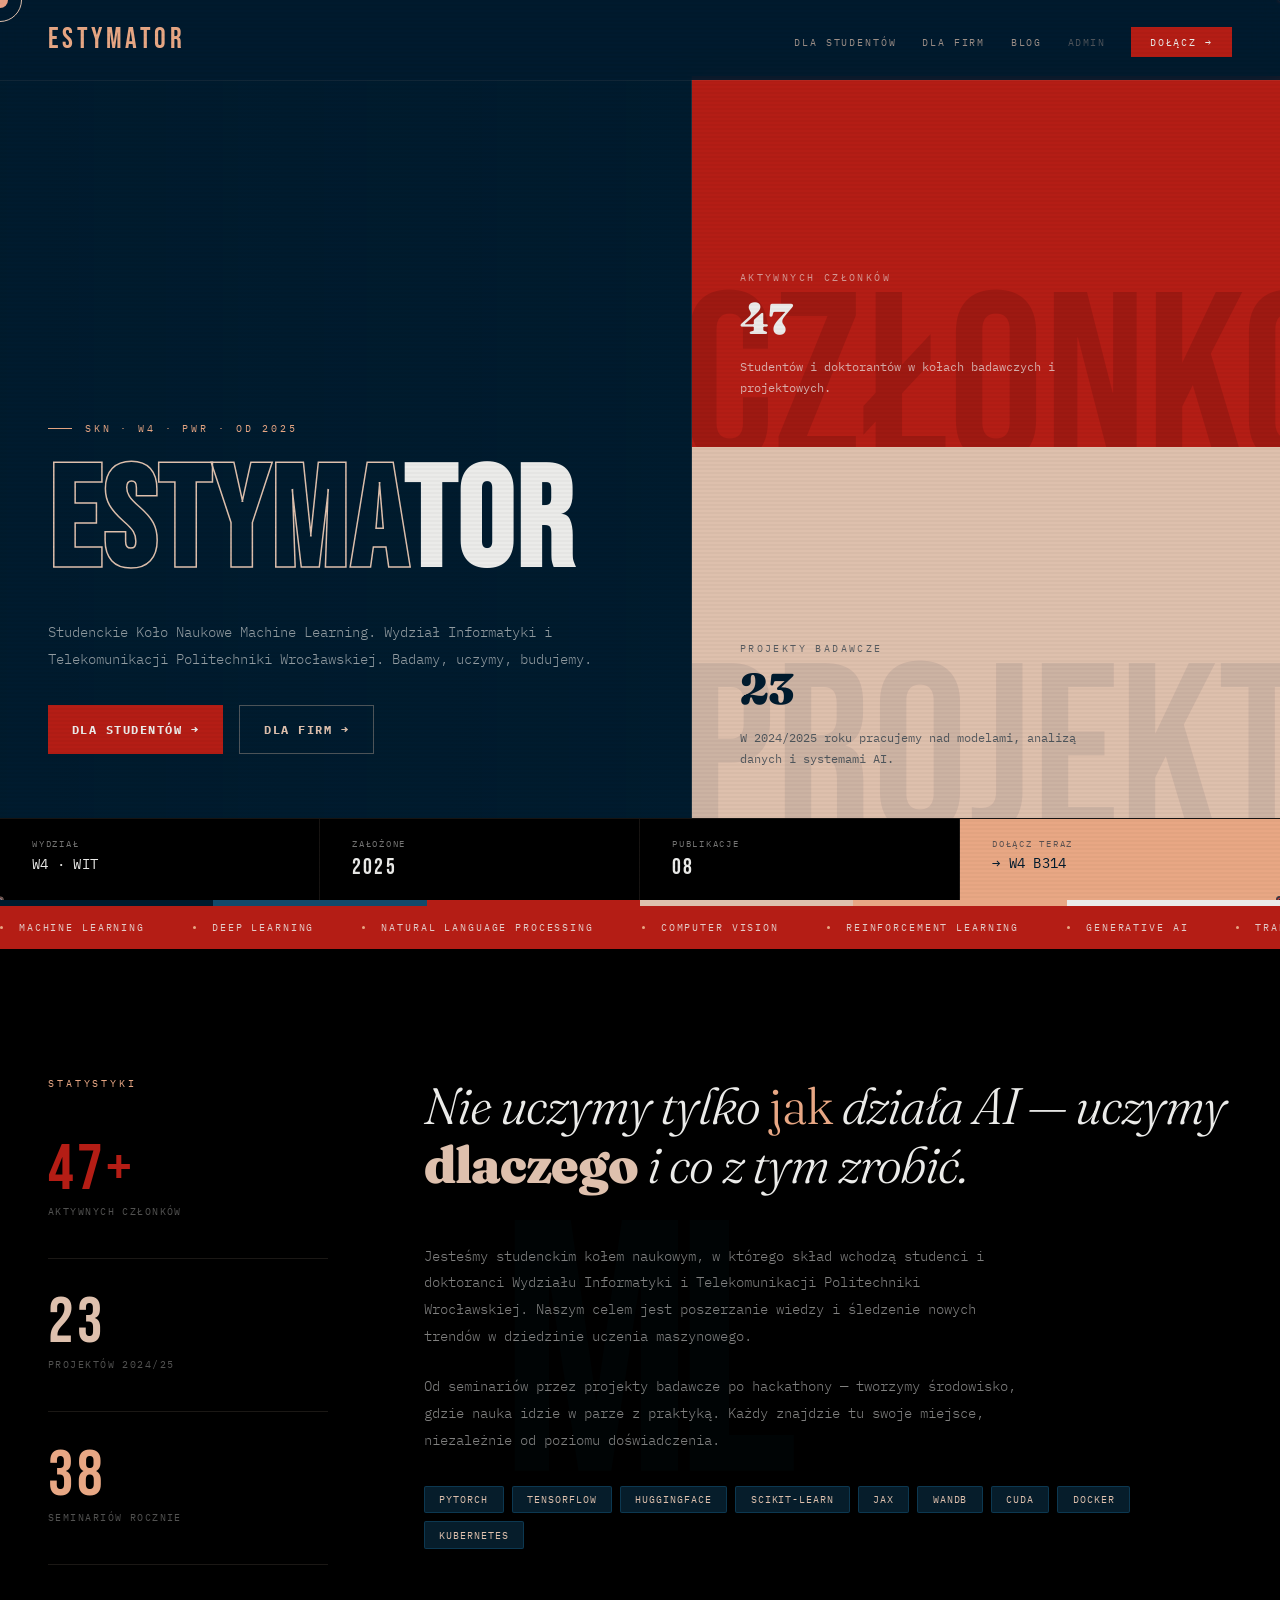
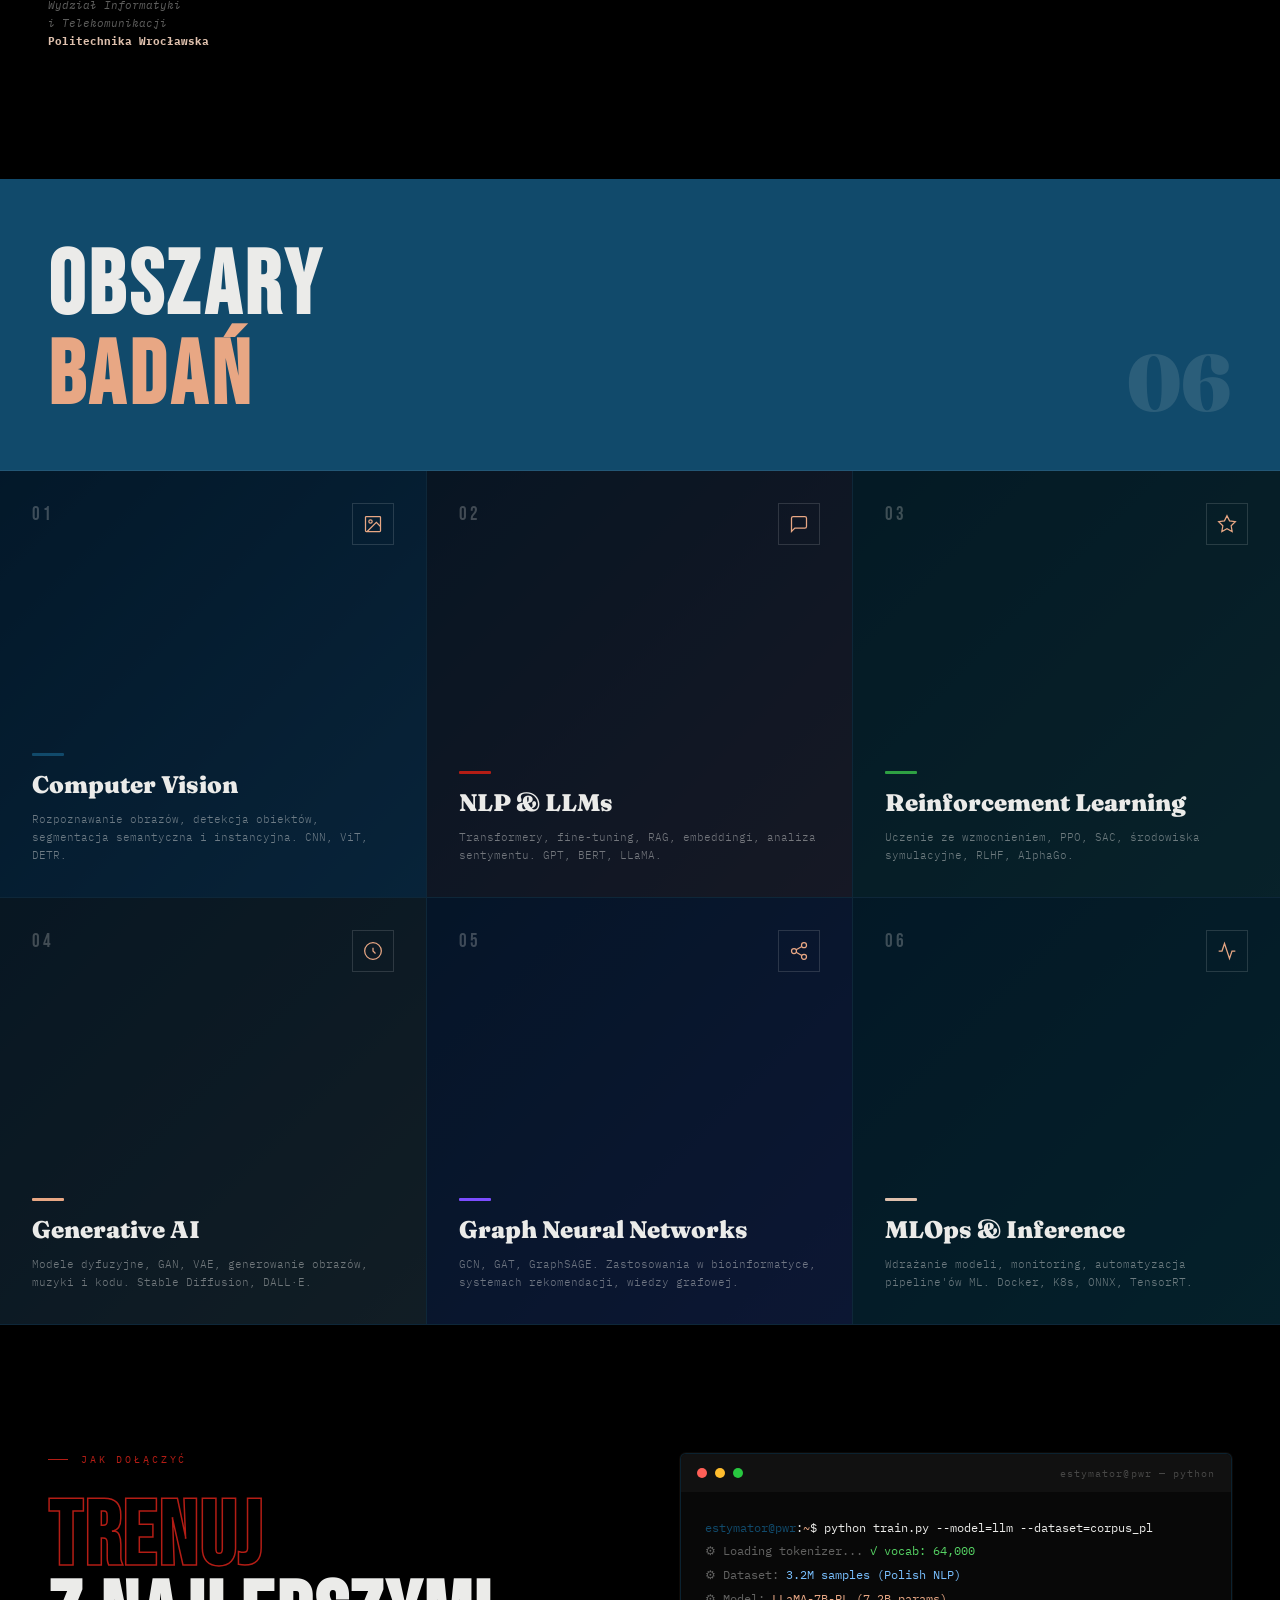
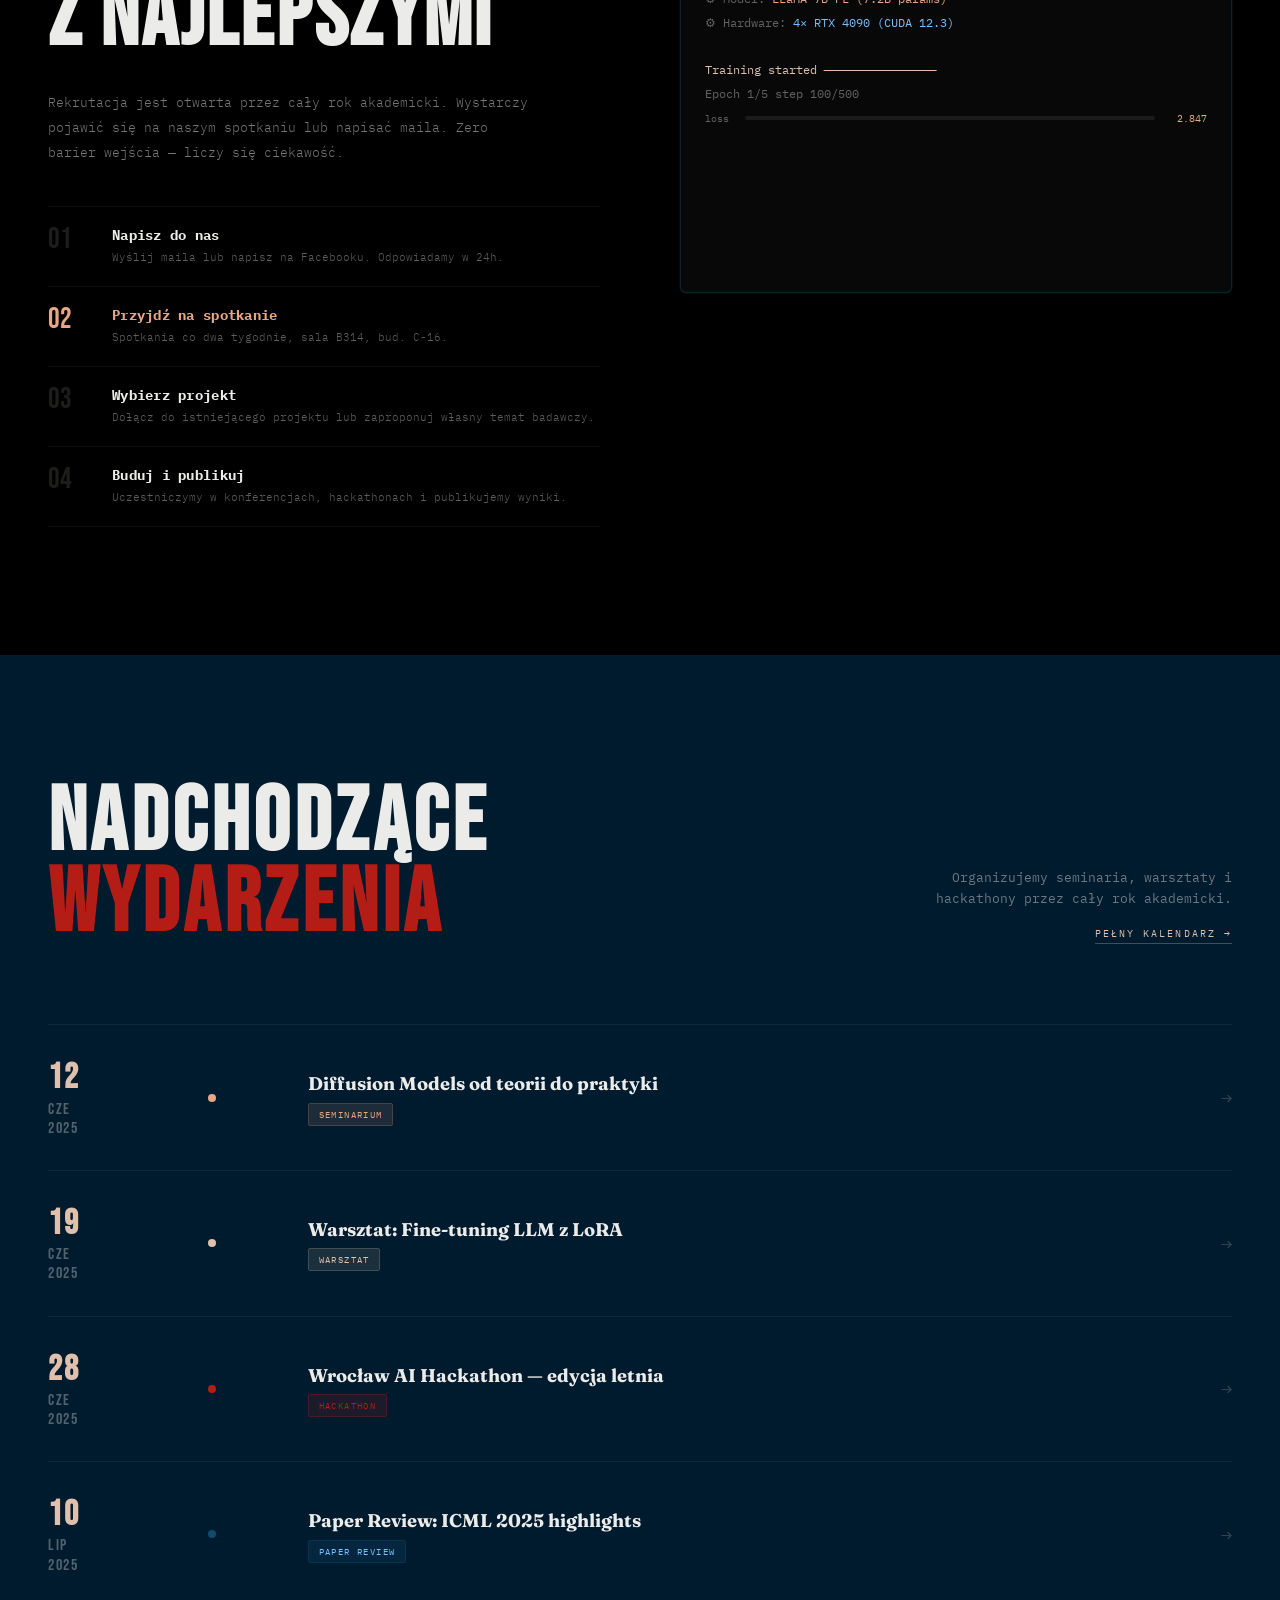
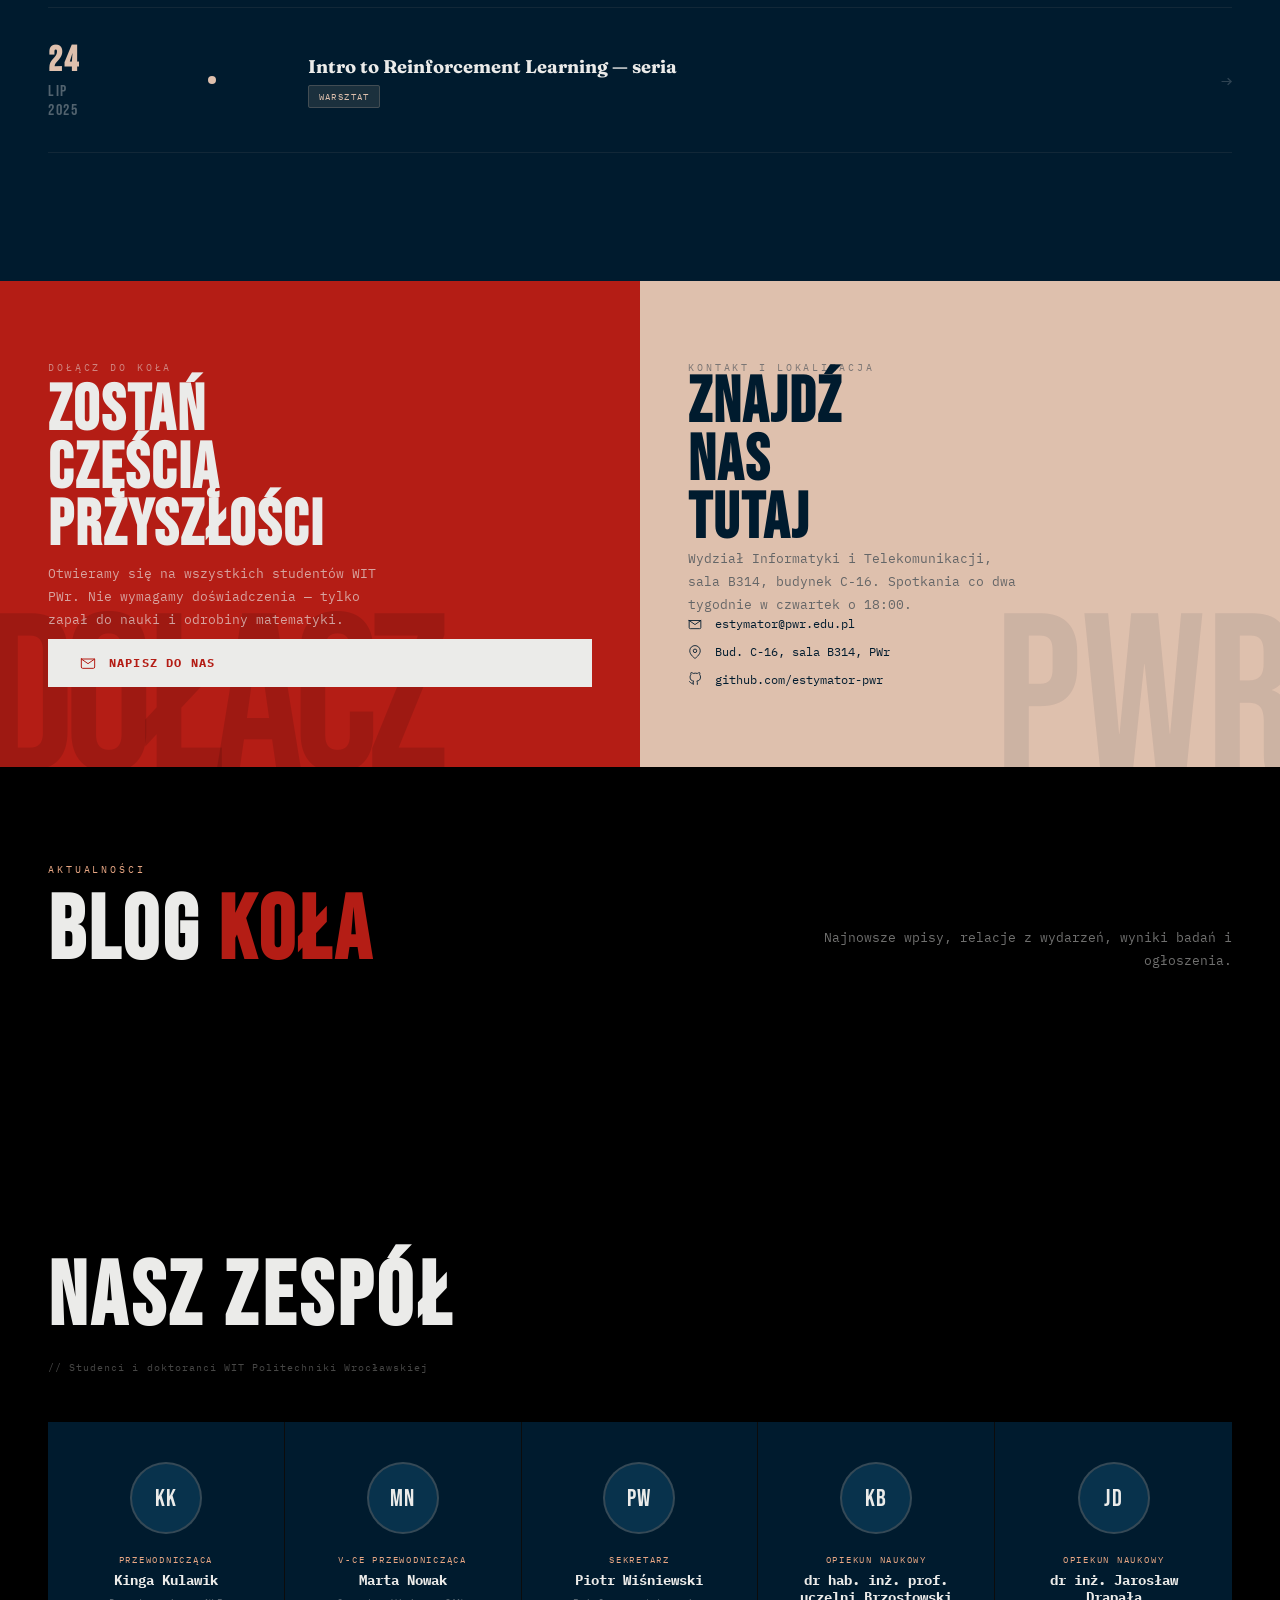
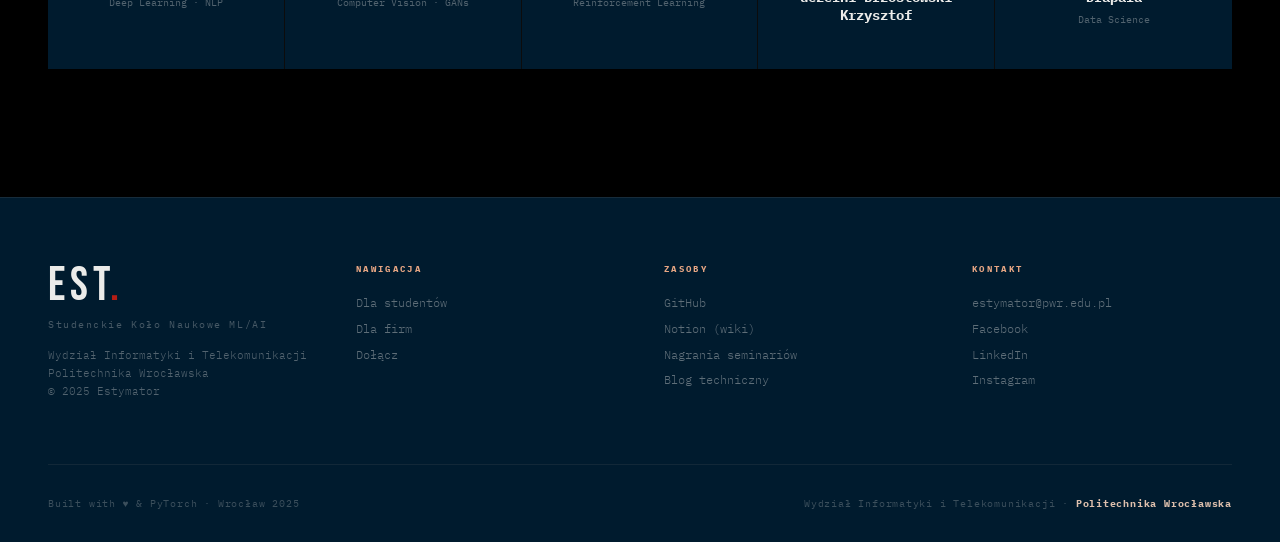
==== index.html @ 2aa74317 "DESIGN" ====
<!DOCTYPE html>
<html lang="pl">
<head>
<meta charset="UTF-8">
<meta name="viewport" content="width=device-width, initial-scale=1.0">
<title>Estymator · SKN · Politechnika Wrocławska</title>
<link rel="preconnect" href="https://fonts.googleapis.com">
<link rel="preconnect" href="https://fonts.gstatic.com" crossorigin>
<link href="https://fonts.googleapis.com/css2?family=Bebas+Neue&family=IBM+Plex+Mono:ital,wght@0,300;0,400;0,700;1,300&family=Fraunces:ital,opsz,wght@0,9..144,300;0,9..144,900;1,9..144,300;1,9..144,900&display=swap" rel="stylesheet">
<link rel="stylesheet" href="shared.css">
<style>
/* ── INDEX-SPECIFIC STYLES ─────────────────────────── */

/* Hero (index is 2-column grid at desktop, uses shared .hero) */
.hero {
  display: grid;
  grid-template-columns: 1fr .85fr;
  grid-template-rows: 1fr auto;
}
.hero-copy { grid-column:1; grid-row:1; }
.hero-panel { grid-column:2; grid-row:1; }
.hero-bar {
  grid-column: 1 / -1; grid-row:2;
  background: var(--black);
  border-top: 1px solid rgba(222,192,173,.1);
  display: grid; grid-template-columns: repeat(4,1fr);
}
.hbar-item {
  padding: 1.2rem 2rem;
  border-right: 1px solid rgba(222,192,173,.1);
  display: flex; flex-direction:column; gap:.3rem;
}
.hbar-item:last-child { border-right:none; background:var(--G); color:var(--O); }
.hbar-label { font-size:.55rem; letter-spacing:.2em; text-transform:uppercase; opacity:.5; }
.hbar-val { font-family:'Bebas Neue',sans-serif; font-size:1.4rem; letter-spacing:.1em; }
.hbar-mono { font-family:'IBM Plex Mono',monospace; font-size:.9rem; letter-spacing:.02em; }
.hbar-item:last-child .hbar-mono { font-size:.85rem; }
.hbar-item:last-child .hbar-label { color:var(--O); opacity:.6; }
.hbar-item:last-child .hbar-val   { color:var(--O); }

/* TICKER */
.ticker { background:var(--R); padding:.9rem 0; overflow:hidden; position:relative; }
.ticker-inner { display:flex; gap:3rem; animation:tick 26s linear infinite; white-space:nowrap; }
.titem {
  font-size:.65rem; letter-spacing:.18em; text-transform:uppercase;
  color:rgba(235,235,233,.85); flex-shrink:0;
  display:flex; align-items:center; gap:1rem;
}
.tdot { width:3px; height:3px; background:var(--G); border-radius:50%; flex-shrink:0; }
@keyframes tick { from{transform:translateX(0)} to{transform:translateX(-50%)} }

/* MANIFESTO */
.manifesto { background:var(--black); padding:8rem 3rem; position:relative; overflow:hidden; }
.manifesto-bg {
  position:absolute; top:50%; left:50%; transform:translate(-50%,-50%);
  font-family:'Bebas Neue',sans-serif; font-size:28vw;
  color:rgba(17,74,107,.05); letter-spacing:-.05em;
  white-space:nowrap; pointer-events:none; line-height:1;
}
.manifesto-inner { position:relative; z-index:1; display:grid; grid-template-columns:280px 1fr; gap:6rem; align-items:start; }
.m-label { font-size:.6rem; letter-spacing:.3em; text-transform:uppercase; color:var(--G); margin-bottom:3rem; }
.m-stat { margin-bottom:2.5rem; }
.m-num { font-family:'Bebas Neue',sans-serif; font-size:4rem; line-height:1; letter-spacing:.05em; }
.m-num.r{color:var(--R)} .m-num.c{color:var(--C)} .m-num.g{color:var(--G)}
.m-slab { font-size:.6rem; letter-spacing:.15em; text-transform:uppercase; color:rgba(235,235,233,.35); margin-top:.2rem; }
.m-divider { width:100%; height:1px; background:rgba(222,192,173,.12); margin:2rem 0; }
.m-pwr { font-size:.7rem; line-height:1.6; color:rgba(235,235,233,.4); font-style:italic; }
.m-pwr strong { color:var(--C); font-style:normal; }
.m-quote {
  font-family:'Fraunces',serif; font-size:clamp(2.2rem,4vw,3.8rem);
  line-height:1.15; font-weight:300; font-style:italic; letter-spacing:-.02em; margin-bottom:3rem;
}
.m-quote em  { font-style:normal; color:var(--G); }
.m-quote strong { font-style:normal; font-weight:900; color:var(--C); }
.m-para { font-size:.88rem; line-height:1.9; color:rgba(235,235,233,.55); font-weight:300; margin-bottom:1.5rem; max-width:600px; }
.m-chips { display:flex; gap:.5rem; flex-wrap:wrap; margin-top:2rem; }
.mchip { font-size:.6rem; letter-spacing:.1em; text-transform:uppercase; padding:.4rem .9rem; background:rgba(17,74,107,.4); border:1px solid rgba(17,74,107,.6); color:var(--C); border-radius:2px; }

/* AREAS */
.areas { padding:0; }
.areas-header {
  background:var(--T); padding:4rem 3rem 3rem;
  display:flex; align-items:flex-end; justify-content:space-between;
  border-bottom:1px solid rgba(235,235,233,.08);
}
.areas-h { font-family:'Bebas Neue',sans-serif; font-size:clamp(3rem,7vw,6rem); letter-spacing:.05em; line-height:1; }
.areas-h span { color:var(--G); }
.areas-count { font-family:'Fraunces',serif; font-size:5rem; font-weight:900; color:rgba(235,235,233,.12); line-height:1; }
.areas-grid { display:grid; grid-template-columns:repeat(3,1fr); }
.acard {
  position:relative; overflow:hidden; cursor:pointer;
  border-right:1px solid rgba(235,235,233,.06);
  border-bottom:1px solid rgba(235,235,233,.06);
  aspect-ratio:1;
}
.acard:nth-child(3n) { border-right:none; }
.acard-bg { position:absolute; inset:0; transition:transform .7s cubic-bezier(.23,1,.32,1); }
.acard:hover .acard-bg { transform:scale(1.05); }
.acard-overlay { position:absolute; inset:0; background:rgba(0,27,46,.7); transition:background .4s; }
.acard:hover .acard-overlay { background:rgba(0,27,46,.4); }
.acard-inner { position:absolute; inset:0; padding:2rem; display:flex; flex-direction:column; justify-content:space-between; }
.ac-top { display:flex; align-items:flex-start; justify-content:space-between; }
.ac-num { font-family:'Bebas Neue',sans-serif; font-size:1.2rem; letter-spacing:.15em; color:rgba(235,235,233,.25); }
.ac-icon { width:42px; height:42px; border:1px solid rgba(235,235,233,.15); display:flex; align-items:center; justify-content:center; transition:border-color .3s,background .3s; }
.acard:hover .ac-icon { border-color:var(--G); background:rgba(232,167,132,.1); }
.ac-icon svg { width:20px; height:20px; stroke:var(--G); fill:none; stroke-width:1.5; }
.ac-color { width:32px; height:3px; margin-bottom:1rem; border-radius:1px; }
.ac-title { font-family:'Fraunces',serif; font-size:1.5rem; font-weight:900; line-height:1.1; margin-bottom:.7rem; }
.ac-desc { font-size:.68rem; line-height:1.7; color:rgba(235,235,233,.45); font-weight:300; transition:color .3s; }
.acard:hover .ac-desc { color:rgba(235,235,233,.75); }
.ac-hover-line { position:absolute; bottom:0; left:0; right:0; height:3px; transform:scaleX(0); transform-origin:left; transition:transform .5s cubic-bezier(.23,1,.32,1); }
.acard:hover .ac-hover-line { transform:scaleX(1); }

/* acard backgrounds per position */
.acard:nth-child(1) .acard-bg{background:linear-gradient(135deg,#0a1520 0%,#1a3a55 100%)}
.acard:nth-child(2) .acard-bg{background:linear-gradient(135deg,#1a0a08 0%,#4a1510 100%)}
.acard:nth-child(3) .acard-bg{background:linear-gradient(135deg,#0d1a10 0%,#1a3520 100%)}
.acard:nth-child(4) .acard-bg{background:linear-gradient(135deg,#1a1008 0%,#3a2510 100%)}
.acard:nth-child(5) .acard-bg{background:linear-gradient(135deg,#100a1a 0%,#2a1040 100%)}
.acard:nth-child(6) .acard-bg{background:linear-gradient(135deg,#0a1515 0%,#103020 100%)}
.ac-color1,.ac-hl1{background:var(--T)} .ac-color2,.ac-hl2{background:var(--R)}
.ac-color3,.ac-hl3{background:#2ea043} .ac-color4,.ac-hl4{background:var(--G)}
.ac-color5,.ac-hl5{background:#7c4dff} .ac-color6,.ac-hl6{background:var(--C)}

/* TERMINAL SECTION */
.terminal-mega { background:var(--black); padding:8rem 3rem; position:relative; overflow:hidden; }
.tm-grid { display:grid; grid-template-columns:1fr 1fr; gap:5rem; align-items:start; }
.tm-label { font-size:.6rem; letter-spacing:.3em; text-transform:uppercase; color:var(--R); margin-bottom:2rem; display:flex; align-items:center; gap:.8rem; }
.tm-label::before { content:''; width:20px; height:1px; background:var(--R); }
.tm-head { font-family:'Bebas Neue',sans-serif; font-size:clamp(3.5rem,7vw,6rem); line-height:.9; letter-spacing:.03em; margin-bottom:2rem; }
.tm-head .stroke { -webkit-text-stroke:1.5px var(--R); color:transparent; }
.tm-para { font-size:.82rem; line-height:1.9; color:rgba(235,235,233,.5); font-weight:300; margin-bottom:2rem; max-width:480px; }
.steps-join { display:flex; flex-direction:column; gap:0; margin-top:2.5rem; }
.step {
  display:flex; align-items:flex-start; gap:1.5rem;
  padding:1.2rem 0; border-top:1px solid rgba(222,192,173,.08);
  cursor:pointer; transition:padding-left .3s;
}
.step:last-child { border-bottom:1px solid rgba(222,192,173,.08); }
.step:hover { padding-left:.5rem; }
.step-num-small { font-family:'Bebas Neue',sans-serif; font-size:1.8rem; color:rgba(235,235,233,.12); min-width:40px; line-height:1; }
.step-body { flex:1; }
.step-title2 { font-size:.85rem; font-weight:700; margin-bottom:.3rem; letter-spacing:.02em; }
.step-desc { font-size:.7rem; color:rgba(235,235,233,.4); line-height:1.6; font-weight:300; }
.step.active .step-num-small { color:var(--G); }
.step.active .step-title2 { color:var(--G); }
.term-win { background:#080808; border:1px solid rgba(17,74,107,.4); border-radius:6px; overflow:hidden; box-shadow:0 0 0 1px rgba(232,167,132,.05),0 40px 100px rgba(0,0,0,.8); }
.term-bar { background:#111; padding:.75rem 1rem; display:flex; align-items:center; gap:.5rem; }
.td { width:10px; height:10px; border-radius:50%; }
.td.r{background:#ff5f57} .td.y{background:#ffbd2e} .td.g{background:#28c840}
.ttitle { margin-left:auto; font-size:.65rem; color:rgba(235,235,233,.25); letter-spacing:.1em; }
.term-body { padding:1.5rem; min-height:400px; font-size:.78rem; line-height:1.9; }
.tl { display:block; }
.tp{color:var(--T)} .tc{color:var(--W)} .to{color:rgba(235,235,233,.4)}
.tg{color:#56d364} .tb{color:#79c0ff} .tgl{color:var(--G)} .tc2{color:var(--C)}
.tcur { display:inline-block; width:8px; height:1.1em; background:var(--G); vertical-align:text-bottom; animation:bl 1s step-end infinite; }
@keyframes bl{0%,100%{opacity:1}50%{opacity:0}}
.tprogress { display:flex; align-items:center; gap:1rem; margin:.2rem 0; }
.tbar-wrap { flex:1; background:rgba(255,255,255,.08); height:4px; border-radius:2px; overflow:hidden; }
.tbar-fill { height:100%; background:var(--G); border-radius:2px; transition:width .3s; }
.tpct { font-size:.65rem; color:var(--G); min-width:36px; text-align:right; }

/* EVENTS */
.events { background:var(--O); padding:8rem 3rem; }
.events-top { display:grid; grid-template-columns:1fr 1fr; gap:4rem; margin-bottom:5rem; align-items:end; }
.ev-h { font-family:'Bebas Neue',sans-serif; font-size:clamp(3rem,7vw,6rem); line-height:.9; letter-spacing:.05em; }
.ev-h span { color:var(--R); }
.ev-right { display:flex; flex-direction:column; gap:1rem; align-items:flex-end; }
.ev-p { font-size:.8rem; color:rgba(235,235,233,.45); line-height:1.7; text-align:right; max-width:340px; }
.ev-link { font-size:.65rem; letter-spacing:.2em; text-transform:uppercase; color:var(--C); text-decoration:none; border-bottom:1px solid rgba(222,192,173,.3); padding-bottom:.2rem; transition:color .2s,border-color .2s; }
.ev-link:hover { color:var(--G); border-color:var(--G); }
.ev-list { display:flex; flex-direction:column; }
.eitem {
  display:grid; grid-template-columns:120px 60px 1fr auto;
  align-items:center; gap:2.5rem; padding:2rem 0;
  border-top:1px solid rgba(222,192,173,.08);
  position:relative; cursor:pointer; transition:background .3s;
}
.eitem:last-child { border-bottom:1px solid rgba(222,192,173,.08); }
.eitem::before { content:''; position:absolute; left:0; top:0; bottom:0; width:0; background:rgba(17,74,107,.3); transition:width .4s cubic-bezier(.23,1,.32,1); z-index:0; }
.eitem:hover::before { width:100%; }
.eitem > * { position:relative; z-index:1; }
.edate { font-family:'Bebas Neue',sans-serif; font-size:1rem; letter-spacing:.1em; line-height:1.2; color:rgba(235,235,233,.35); }
.edate strong { display:block; font-size:2.2rem; color:var(--C); }
.edot { width:8px; height:8px; border-radius:50%; flex-shrink:0; }
.edot.seminar{background:var(--G)} .edot.workshop{background:var(--C)}
.edot.hack{background:var(--R)} .edot.review{background:var(--T)}
.etitle { font-family:'Fraunces',serif; font-size:1.15rem; font-weight:700; margin-bottom:.4rem; line-height:1.2; }
.etag { font-size:.58rem; letter-spacing:.15em; text-transform:uppercase; padding:.25rem .6rem; border-radius:2px; }
.etag.seminar{background:rgba(232,167,132,.12);color:var(--G);border:1px solid rgba(232,167,132,.2)}
.etag.workshop{background:rgba(222,192,173,.12);color:var(--C);border:1px solid rgba(222,192,173,.2)}
.etag.hack{background:rgba(180,29,21,.15);color:var(--R);border:1px solid rgba(180,29,21,.3)}
.etag.review{background:rgba(17,74,107,.25);color:#79c0ff;border:1px solid rgba(17,74,107,.4)}
.earrow { font-size:1.2rem; color:rgba(235,235,233,.2); transition:color .3s,transform .3s; }
.eitem:hover .earrow { color:var(--G); transform:translateX(6px); }

/* SPLIT CTA */
.split-cta { display:grid; grid-template-columns:1fr 1fr; min-height:50vh; }
.sc-left { background:var(--R); padding:5rem 3rem; display:flex; flex-direction:column; justify-content:space-between; position:relative; overflow:hidden; }
.sc-left::before { content:'DOŁĄCZ'; font-family:'Bebas Neue',sans-serif; font-size:14rem; color:rgba(0,0,0,.12); position:absolute; bottom:-3rem; left:-1rem; line-height:1; letter-spacing:-.05em; pointer-events:none; }
.scl-label { font-size:.6rem; letter-spacing:.3em; text-transform:uppercase; color:rgba(235,235,233,.5); position:relative; z-index:1; }
.scl-h { font-family:'Bebas Neue',sans-serif; font-size:clamp(3rem,5vw,5rem); line-height:.9; letter-spacing:.03em; position:relative; z-index:1; }
.scl-p { font-size:.8rem; line-height:1.8; color:rgba(235,235,233,.65); position:relative; z-index:1; max-width:340px; }
.scl-btn { display:inline-flex; align-items:center; gap:.8rem; background:var(--W); color:var(--R); font-family:'IBM Plex Mono',monospace; font-size:.75rem; font-weight:700; letter-spacing:.1em; text-transform:uppercase; padding:1rem 2rem; text-decoration:none; position:relative; z-index:1; transition:background .2s,transform .2s; }
.scl-btn:hover { background:var(--C); transform:translateY(-2px); }
.scl-btn svg { width:16px; height:16px; stroke:currentColor; fill:none; }
.sc-right { background:var(--C); padding:5rem 3rem; display:flex; flex-direction:column; justify-content:space-between; position:relative; overflow:hidden; }
.sc-right::before { content:'PWR'; font-family:'Bebas Neue',sans-serif; font-size:14rem; color:rgba(0,27,46,.08); position:absolute; bottom:-3rem; right:-1rem; line-height:1; pointer-events:none; }
.scr-label { font-size:.6rem; letter-spacing:.3em; text-transform:uppercase; color:rgba(0,27,46,.45); position:relative; z-index:1; }
.scr-h { font-family:'Bebas Neue',sans-serif; font-size:clamp(3rem,5vw,5rem); line-height:.9; letter-spacing:.03em; color:var(--O); position:relative; z-index:1; }
.scr-p { font-size:.8rem; line-height:1.8; color:rgba(0,27,46,.55); position:relative; z-index:1; max-width:340px; }
.contact-items { display:flex; flex-direction:column; gap:.8rem; position:relative; z-index:1; }
.ci { display:flex; align-items:center; gap:.8rem; font-size:.75rem; color:var(--O); text-decoration:none; transition:color .2s; }
.ci:hover { color:var(--R); }
.ci svg { width:14px; height:14px; stroke:currentColor; fill:none; flex-shrink:0; }

/* TEAM */
.team { background:var(--black); padding:8rem 3rem; }
.team-h { font-family:'Bebas Neue',sans-serif; font-size:clamp(3rem,7vw,6rem); letter-spacing:.05em; margin-bottom:.5rem; }
.team-sub { font-size:.65rem; color:rgba(235,235,233,.3); letter-spacing:.1em; margin-bottom:3rem; }
.team-grid { display:grid; grid-template-columns:repeat(5,1fr); gap:0; }
.tcard { position:relative; overflow:hidden; cursor:pointer; border-right:1px solid rgba(235,235,233,.05); display:flex; flex-direction:column; }
.tcard:last-child { border-right:none; }
.tcard-face { padding:2.5rem 1.5rem; display:flex; flex-direction:column; align-items:center; text-align:center; background:var(--O); transition:background .4s; flex:1; }
.tcard:hover .tcard-face { background:var(--T); }
.tavatar { width:72px; height:72px; border-radius:50%; border:2px solid rgba(232,167,132,.2); display:flex; align-items:center; justify-content:center; font-family:'Bebas Neue',sans-serif; font-size:1.5rem; letter-spacing:.05em; color:var(--W); margin-bottom:1.2rem; transition:border-color .3s; background:rgba(17,74,107,.5); }
.tcard:hover .tavatar { border-color:var(--G); }
.trole { font-size:.55rem; letter-spacing:.2em; text-transform:uppercase; color:var(--G); margin-bottom:.4rem; }
.tname { font-size:.9rem; font-weight:700; margin-bottom:.4rem; line-height:1.2; }
.tfield { font-size:.65rem; color:rgba(235,235,233,.35); line-height:1.4; }
.tcard-hover-bar { position:absolute; bottom:0; left:0; right:0; height:3px; background:var(--G); transform:scaleX(0); transform-origin:left; transition:transform .4s cubic-bezier(.23,1,.32,1); }
.tcard:hover .tcard-hover-bar { transform:scaleX(1); }

/* ── INDEX RESPONSIVE ─────────────────────────────── */
@media (max-width: 1024px) {
  .manifesto-inner { grid-template-columns: 1fr; gap: 3rem; }
  .areas-grid { grid-template-columns: repeat(2,1fr); }
  .acard:nth-child(3n) { border-right: 1px solid rgba(235,235,233,.06); }
  .acard:nth-child(2n) { border-right: none; }
  .team-grid { grid-template-columns: repeat(3,1fr); }
  .tm-grid { grid-template-columns: 1fr; gap: 3rem; }
  .events-top { grid-template-columns: 1fr; gap: 2rem; }
  .ev-right { align-items: flex-start; }
  .ev-p { text-align: left; }
}

@media (max-width: 768px) {
  /* Hero index */
  .hero { grid-template-columns: 1fr; grid-template-rows: auto auto auto; }
  .hero-copy { grid-column:1; grid-row:1; }
  .hero-panel { grid-column:1; grid-row:2; grid-template-columns: 1fr 1fr; grid-template-rows: 1fr; }
  .hero-bar { grid-column:1; grid-row:3; grid-template-columns: 1fr 1fr; }
  .hbar-item { padding: 1rem 1.2rem; }
  .hbar-val { font-size: 1.1rem; }

  /* Ticker */
  .ticker-inner { animation-duration: 18s; }

  /* Manifesto */
  .manifesto { padding: 4rem 1.4rem; }
  .manifesto-bg { font-size: 40vw; }

  /* Areas */
  .areas-header { padding: 3rem 1.4rem 2rem; }
  .areas-grid { grid-template-columns: 1fr 1fr; }
  .acard { aspect-ratio: auto; min-height: 200px; }
  .acard-inner { padding: 1.4rem; }
  .ac-title { font-size: 1.1rem; }
  .ac-desc { font-size:.62rem; }

  /* Terminal */
  .terminal-mega { padding: 4rem 1.4rem; }
  .term-body { min-height: 280px; font-size:.7rem; }

  /* Events */
  .events { padding: 4rem 1.4rem; }
  .events-top { margin-bottom: 2.5rem; }
  .eitem { grid-template-columns: 80px 20px 1fr auto; gap: 1rem; padding: 1.5rem 0; }
  .edate { font-size: .85rem; }
  .edate strong { font-size: 1.6rem; }

  /* Split CTA */
  .split-cta { grid-template-columns: 1fr; }
  .sc-left, .sc-right { padding: 3.5rem 1.4rem; min-height: auto; }
  .sc-left::before, .sc-right::before { font-size: 9rem; }

  /* Team */
  .team { padding: 4rem 1.4rem; }
  .team-grid { grid-template-columns: repeat(2,1fr); gap: 1px; }
  .tcard { border-right: none; border-bottom: 1px solid rgba(235,235,233,.05); }
}

@media (max-width: 480px) {
  .hero-panel { grid-template-columns: 1fr; }
  .hero-bar { grid-template-columns: 1fr 1fr; }
  .areas-grid { grid-template-columns: 1fr; }
  .acard { min-height: 180px; }
  .eitem { grid-template-columns: 70px 1fr auto; }
  .edot { display: none; }
  .team-grid { grid-template-columns: 1fr 1fr; }
  .split-cta { min-height: auto; }
}
</style>
</head>
<body>
<div id="cur"></div>
<div id="cur2"></div>

<nav role="navigation" aria-label="Główna nawigacja">
  <a href="index.html" class="nlogo" aria-label="Estymator — strona główna">ESTYMATOR</a>
  <button class="nav-toggle" aria-label="Otwórz menu" aria-expanded="false">
    <span></span><span></span><span></span>
  </button>
  <ul class="nlinks">
    <li><a href="studenci.html">Dla studentów</a></li>
    <li><a href="firmy.html">Dla firm</a></li>
    <li><a href="blog.html">Blog</a></li>
    <li><a href="admin.html" style="font-size:.6rem;opacity:.35;letter-spacing:.15em">ADMIN</a></li>
    <li><a href="#join" class="ncta">Dołącz →</a></li>
  </ul>
</nav>

<!-- ===== HERO ===== -->
<section class="hero">
  <canvas id="bgCanvas"></canvas>
  <div class="hero-copy">
    <div class="kicker">SKN · W4 · PWr · od 2025</div>
    <h1><span class="stroke">Estyma</span>tor</h1>
    <p class="lead">Studenckie Koło Naukowe Machine Learning. Wydział Informatyki i Telekomunikacji Politechniki Wrocławskiej. Badamy, uczymy, budujemy.</p>
    <div class="hero-actions">
      <a href="studenci.html" class="btn primary">Dla studentów →</a>
      <a href="firmy.html" class="btn ghost">Dla firm →</a>
    </div>
  </div>
  <div class="hero-panel">
    <div class="panel red" data-bg="Członkowie">
      <div class="p-label">Aktywnych członków</div>
      <div class="p-title">47</div>
      <p class="p-text">Studentów i doktorantów w kołach badawczych i projektowych.</p>
    </div>
    <div class="panel cream" data-bg="Projekty">
      <div class="p-label">Projekty badawcze</div>
      <div class="p-title">23</div>
      <p class="p-text">W 2024/2025 roku pracujemy nad modelami, analizą danych i systemami AI.</p>
    </div>
  </div>
  <div class="hero-bar">
    <div class="hbar-item">
      <div class="hbar-label">Wydział</div>
      <div class="hbar-val hbar-mono">W4 · WIT</div>
    </div>
    <div class="hbar-item">
      <div class="hbar-label">Założone</div>
      <div class="hbar-val">2025</div>
    </div>
    <div class="hbar-item">
      <div class="hbar-label">Publikacje</div>
      <div class="hbar-val">08</div>
    </div>
    <div class="hbar-item">
      <div class="hbar-label">Dołącz teraz</div>
      <div class="hbar-val hbar-mono">→ W4 B314</div>
    </div>
  </div>
</section>

<div class="color-strip"><div class="cs1"></div><div class="cs2"></div><div class="cs3"></div><div class="cs4"></div><div class="cs5"></div><div class="cs6"></div></div>

<!-- TICKER -->
<div class="ticker" aria-hidden="true">
  <div class="ticker-inner">
    <span class="titem"><span class="tdot"></span>Machine Learning</span>
    <span class="titem"><span class="tdot"></span>Deep Learning</span>
    <span class="titem"><span class="tdot"></span>Natural Language Processing</span>
    <span class="titem"><span class="tdot"></span>Computer Vision</span>
    <span class="titem"><span class="tdot"></span>Reinforcement Learning</span>
    <span class="titem"><span class="tdot"></span>Generative AI</span>
    <span class="titem"><span class="tdot"></span>Transformers</span>
    <span class="titem"><span class="tdot"></span>Diffusion Models</span>
    <span class="titem"><span class="tdot"></span>Bayesian Inference</span>
    <span class="titem"><span class="tdot"></span>Graph Neural Networks</span>
    <span class="titem"><span class="tdot"></span>MLOps · Deployment</span>
    <span class="titem"><span class="tdot"></span>Machine Learning</span>
    <span class="titem"><span class="tdot"></span>Deep Learning</span>
    <span class="titem"><span class="tdot"></span>Natural Language Processing</span>
    <span class="titem"><span class="tdot"></span>Computer Vision</span>
    <span class="titem"><span class="tdot"></span>Reinforcement Learning</span>
    <span class="titem"><span class="tdot"></span>Generative AI</span>
    <span class="titem"><span class="tdot"></span>Transformers</span>
    <span class="titem"><span class="tdot"></span>Diffusion Models</span>
    <span class="titem"><span class="tdot"></span>Bayesian Inference</span>
    <span class="titem"><span class="tdot"></span>Graph Neural Networks</span>
    <span class="titem"><span class="tdot"></span>MLOps · Deployment</span>
  </div>
</div>

<!-- ===== MANIFESTO ===== -->
<section class="manifesto" id="manifesto">
  <div class="manifesto-bg">ML</div>
  <div class="manifesto-inner">
    <div class="m-sidebar rv2">
      <div class="m-label">Statystyki</div>
      <div class="m-stat"><div class="m-num r" id="s1">0</div><div class="m-slab">Aktywnych członków</div></div>
      <div class="m-divider"></div>
      <div class="m-stat"><div class="m-num c" id="s2">0</div><div class="m-slab">Projektów 2024/25</div></div>
      <div class="m-divider"></div>
      <div class="m-stat"><div class="m-num g" id="s3">0</div><div class="m-slab">Seminariów rocznie</div></div>
      <div class="m-divider"></div>
      <div class="m-pwr">Wydział Informatyki<br>i Telekomunikacji<br><strong>Politechnika Wrocławska</strong></div>
    </div>
    <div class="m-body rv">
      <blockquote class="m-quote">Nie uczymy tylko <em>jak</em> działa AI — uczymy <strong>dlaczego</strong> i co z tym zrobić.</blockquote>
      <p class="m-para">Jesteśmy studenckim kołem naukowym, w którego skład wchodzą studenci i doktoranci Wydziału Informatyki i Telekomunikacji Politechniki Wrocławskiej. Naszym celem jest poszerzanie wiedzy i śledzenie nowych trendów w dziedzinie uczenia maszynowego.</p>
      <p class="m-para">Od seminariów przez projekty badawcze po hackathony — tworzymy środowisko, gdzie nauka idzie w parze z praktyką. Każdy znajdzie tu swoje miejsce, niezależnie od poziomu doświadczenia.</p>
      <div class="m-chips">
        <span class="mchip">PyTorch</span><span class="mchip">TensorFlow</span>
        <span class="mchip">HuggingFace</span><span class="mchip">scikit-learn</span>
        <span class="mchip">JAX</span><span class="mchip">wandb</span>
        <span class="mchip">CUDA</span><span class="mchip">Docker</span>
        <span class="mchip">Kubernetes</span>
      </div>
    </div>
  </div>
</section>

<!-- ===== AREAS ===== -->
<section class="areas" id="areas">
  <div class="areas-header rv">
    <h2 class="areas-h">Obszary<br><span>badań</span></h2>
    <div class="areas-count">06</div>
  </div>
  <div class="areas-grid rv-stagger">
    <div class="acard rv"><div class="acard-bg"></div><div class="acard-overlay"></div><div class="acard-inner"><div class="ac-top"><div class="ac-num">01</div><div class="ac-icon"><svg viewBox="0 0 24 24"><rect x="3" y="3" width="18" height="18" rx="1"/><circle cx="9" cy="9" r="2"/><path d="M21 15l-5-5L5 21"/></svg></div></div><div class="ac-bot"><div class="ac-color ac-color1"></div><h3 class="ac-title">Computer Vision</h3><p class="ac-desc">Rozpoznawanie obrazów, detekcja obiektów, segmentacja semantyczna i instancyjna. CNN, ViT, DETR.</p></div></div><div class="ac-hover-line ac-hl1"></div></div>
    <div class="acard"><div class="acard-bg"></div><div class="acard-overlay"></div><div class="acard-inner"><div class="ac-top"><div class="ac-num">02</div><div class="ac-icon"><svg viewBox="0 0 24 24"><path d="M21 15a2 2 0 01-2 2H7l-4 4V5a2 2 0 012-2h14a2 2 0 012 2z"/></svg></div></div><div class="ac-bot"><div class="ac-color ac-color2"></div><h3 class="ac-title">NLP & LLMs</h3><p class="ac-desc">Transformery, fine-tuning, RAG, embeddingi, analiza sentymentu. GPT, BERT, LLaMA.</p></div></div><div class="ac-hover-line ac-hl2"></div></div>
    <div class="acard"><div class="acard-bg"></div><div class="acard-overlay"></div><div class="acard-inner"><div class="ac-top"><div class="ac-num">03</div><div class="ac-icon"><svg viewBox="0 0 24 24"><polygon points="12 2 15.09 8.26 22 9.27 17 14.14 18.18 21.02 12 17.77 5.82 21.02 7 14.14 2 9.27 8.91 8.26 12 2"/></svg></div></div><div class="ac-bot"><div class="ac-color ac-color3"></div><h3 class="ac-title">Reinforcement Learning</h3><p class="ac-desc">Uczenie ze wzmocnieniem, PPO, SAC, środowiska symulacyjne, RLHF, AlphaGo.</p></div></div><div class="ac-hover-line ac-hl3"></div></div>
    <div class="acard"><div class="acard-bg"></div><div class="acard-overlay"></div><div class="acard-inner"><div class="ac-top"><div class="ac-num">04</div><div class="ac-icon"><svg viewBox="0 0 24 24"><path d="M12 22c5.523 0 10-4.477 10-10S17.523 2 12 2 2 6.477 2 12s4.477 10 10 10z"/><path d="M12 8v4l3 3"/></svg></div></div><div class="ac-bot"><div class="ac-color ac-color4"></div><h3 class="ac-title">Generative AI</h3><p class="ac-desc">Modele dyfuzyjne, GAN, VAE, generowanie obrazów, muzyki i kodu. Stable Diffusion, DALL·E.</p></div></div><div class="ac-hover-line ac-hl4"></div></div>
    <div class="acard"><div class="acard-bg"></div><div class="acard-overlay"></div><div class="acard-inner"><div class="ac-top"><div class="ac-num">05</div><div class="ac-icon"><svg viewBox="0 0 24 24"><circle cx="18" cy="5" r="3"/><circle cx="6" cy="12" r="3"/><circle cx="18" cy="19" r="3"/><path d="M8.59 13.51l6.83 3.98M15.41 6.51L8.59 10.49"/></svg></div></div><div class="ac-bot"><div class="ac-color ac-color5"></div><h3 class="ac-title">Graph Neural Networks</h3><p class="ac-desc">GCN, GAT, GraphSAGE. Zastosowania w bioinformatyce, systemach rekomendacji, wiedzy grafowej.</p></div></div><div class="ac-hover-line ac-hl5"></div></div>
    <div class="acard"><div class="acard-bg"></div><div class="acard-overlay"></div><div class="acard-inner"><div class="ac-top"><div class="ac-num">06</div><div class="ac-icon"><svg viewBox="0 0 24 24"><polyline points="22 12 18 12 15 21 9 3 6 12 2 12"/></svg></div></div><div class="ac-bot"><div class="ac-color ac-color6"></div><h3 class="ac-title">MLOps & Inference</h3><p class="ac-desc">Wdrażanie modeli, monitoring, automatyzacja pipeline'ów ML. Docker, K8s, ONNX, TensorRT.</p></div></div><div class="ac-hover-line ac-hl6"></div></div>
  </div>
</section>

<!-- ===== TERMINAL / JOIN ===== -->
<section class="terminal-mega" id="join">
  <div class="tm-grid">
    <div class="tm-left rv2">
      <div class="tm-label">Jak dołączyć</div>
      <h2 class="tm-head"><span class="stroke">Trenuj</span><br>z najlepszymi</h2>
      <p class="tm-para">Rekrutacja jest otwarta przez cały rok akademicki. Wystarczy pojawić się na naszym spotkaniu lub napisać maila. Zero barier wejścia — liczy się ciekawość.</p>
      <div class="steps-join">
        <div class="step active"><div class="step-num-small">01</div><div class="step-body"><div class="step-title2">Napisz do nas</div><div class="step-desc">Wyślij maila lub napisz na Facebooku. Odpowiadamy w 24h.</div></div></div>
        <div class="step"><div class="step-num-small">02</div><div class="step-body"><div class="step-title2">Przyjdź na spotkanie</div><div class="step-desc">Spotkania co dwa tygodnie, sala B314, bud. C-16.</div></div></div>
        <div class="step"><div class="step-num-small">03</div><div class="step-body"><div class="step-title2">Wybierz projekt</div><div class="step-desc">Dołącz do istniejącego projektu lub zaproponuj własny temat badawczy.</div></div></div>
        <div class="step"><div class="step-num-small">04</div><div class="step-body"><div class="step-title2">Buduj i publikuj</div><div class="step-desc">Uczestniczymy w konferencjach, hackathonach i publikujemy wyniki.</div></div></div>
      </div>
    </div>
    <div class="tm-right rv">
      <div class="term-win">
        <div class="term-bar">
          <span class="td r"></span><span class="td y"></span><span class="td g"></span>
          <span class="ttitle">estymator@pwr — python</span>
        </div>
        <div class="term-body" id="termBody"></div>
      </div>
    </div>
  </div>
</section>

<!-- ===== EVENTS ===== -->
<section class="events" id="events">
  <div class="events-top rv">
    <h2 class="ev-h">Nadchodzące<br><span>wydarzenia</span></h2>
    <div class="ev-right">
      <p class="ev-p">Organizujemy seminaria, warsztaty i hackathony przez cały rok akademicki.</p>
      <a href="#" class="ev-link">Pełny kalendarz →</a>
    </div>
  </div>
  <div class="ev-list rv-stagger">
    <div class="eitem"><div class="edate"><strong>12</strong>CZE<br>2025</div><div class="edot seminar"></div><div class="emeta"><div class="etitle">Diffusion Models od teorii do praktyki</div><span class="etag seminar">Seminarium</span></div><div class="earrow">→</div></div>
    <div class="eitem"><div class="edate"><strong>19</strong>CZE<br>2025</div><div class="edot workshop"></div><div class="emeta"><div class="etitle">Warsztat: Fine-tuning LLM z LoRA</div><span class="etag workshop">Warsztat</span></div><div class="earrow">→</div></div>
    <div class="eitem"><div class="edate"><strong>28</strong>CZE<br>2025</div><div class="edot hack"></div><div class="emeta"><div class="etitle">Wrocław AI Hackathon — edycja letnia</div><span class="etag hack">Hackathon</span></div><div class="earrow">→</div></div>
    <div class="eitem"><div class="edate"><strong>10</strong>LIP<br>2025</div><div class="edot review"></div><div class="emeta"><div class="etitle">Paper Review: ICML 2025 highlights</div><span class="etag review">Paper Review</span></div><div class="earrow">→</div></div>
    <div class="eitem"><div class="edate"><strong>24</strong>LIP<br>2025</div><div class="edot workshop"></div><div class="emeta"><div class="etitle">Intro to Reinforcement Learning — seria</div><span class="etag workshop">Warsztat</span></div><div class="earrow">→</div></div>
  </div>
</section>

<!-- SPLIT CTA -->
<div class="split-cta">
  <div class="sc-left">
    <div class="scl-label">Dołącz do koła</div>
    <h2 class="scl-h">Zostań<br>częścią<br>przyszłości</h2>
    <p class="scl-p">Otwieramy się na wszystkich studentów WIT PWr. Nie wymagamy doświadczenia — tylko zapał do nauki i odrobiny matematyki.</p>
    <a href="mailto:estymator@pwr.edu.pl" class="scl-btn">
      <svg viewBox="0 0 24 24"><path d="M22 6L12 13 2 6M2 6h20v12a2 2 0 01-2 2H4a2 2 0 01-2-2V6z" stroke-width="1.5" stroke-linecap="round" stroke-linejoin="round"/></svg>
      Napisz do nas
    </a>
  </div>
  <div class="sc-right">
    <div class="scr-label">Kontakt i lokalizacja</div>
    <h2 class="scr-h">Znajdź<br>nas<br>tutaj</h2>
    <p class="scr-p">Wydział Informatyki i Telekomunikacji, sala B314, budynek C-16. Spotkania co dwa tygodnie w czwartek o 18:00.</p>
    <div class="contact-items">
      <a href="mailto:estymator@pwr.edu.pl" class="ci">
        <svg viewBox="0 0 24 24" stroke-width="1.5"><path d="M22 6L12 13 2 6M2 6h20v12a2 2 0 01-2 2H4a2 2 0 01-2-2V6z" stroke-linecap="round" stroke-linejoin="round"/></svg>
        estymator@pwr.edu.pl
      </a>
      <a href="#" class="ci">
        <svg viewBox="0 0 24 24" stroke-width="1.5"><path d="M21 10c0 7-9 13-9 13s-9-6-9-13a9 9 0 0118 0z"/><circle cx="12" cy="10" r="3"/></svg>
        Bud. C-16, sala B314, PWr
      </a>
      <a href="#" class="ci">
        <svg viewBox="0 0 24 24" stroke-width="1.5"><path d="M9 19c-5 1.5-5-2.5-7-3m14 6v-3.87a3.37 3.37 0 00-.94-2.61c3.14-.35 6.44-1.54 6.44-7A5.44 5.44 0 0020 4.77 5.07 5.07 0 0019.91 1S18.73.65 16 2.48a13.38 13.38 0 00-7 0C6.27.65 5.09 1 5.09 1A5.07 5.07 0 005 4.77a5.44 5.44 0 00-1.5 3.78c0 5.42 3.3 6.61 6.44 7A3.37 3.37 0 009 18.13V22"/></svg>
        github.com/estymator-pwr
      </a>
    </div>
  </div>
</div>

<!-- ===== BLOG / NEWS ===== -->
<section class="blog-section" id="blog">
  <div class="section-head rv">
    <div>
      <div class="section-label">Aktualności</div>
      <h2 class="section-title">Blog <span>koła</span></h2>
    </div>
    <p class="section-desc">Najnowsze wpisy, relacje z wydarzeń, wyniki badań i ogłoszenia.</p>
  </div>
  <div class="blog-grid rv-stagger" data-blog data-blog-limit="6"></div>
</section>

<!-- ===== TEAM ===== -->
<section class="team" id="team">
  <div class="rv">
    <h2 class="team-h">Nasz zespół</h2>
    <p class="team-sub">// Studenci i doktoranci WIT Politechniki Wrocławskiej</p>
  </div>
  <div class="team-grid rv-stagger">
    <div class="tcard"><div class="tcard-face"><div class="tavatar">KK</div><div class="trole">Przewodnicząca</div><div class="tname">Kinga Kulawik</div><div class="tfield">Deep Learning · NLP</div></div><div class="tcard-hover-bar"></div></div>
    <div class="tcard"><div class="tcard-face"><div class="tavatar">MN</div><div class="trole">V-ce Przewodnicząca</div><div class="tname">Marta Nowak</div><div class="tfield">Computer Vision · GANs</div></div><div class="tcard-hover-bar"></div></div>
    <div class="tcard"><div class="tcard-face"><div class="tavatar">PW</div><div class="trole">Sekretarz</div><div class="tname">Piotr Wiśniewski</div><div class="tfield">Reinforcement Learning</div></div><div class="tcard-hover-bar"></div></div>
    <div class="tcard"><div class="tcard-face"><div class="tavatar">KB</div><div class="trole">Opiekun naukowy</div><div class="tname">dr hab. inż. prof. uczelni Brzostowski Krzysztof</div></div><div class="tcard-hover-bar"></div></div>
    <div class="tcard"><div class="tcard-face"><div class="tavatar">JD</div><div class="trole">Opiekun naukowy</div><div class="tname">dr inż. Jarosław Drapała</div><div class="tfield">Data Science</div></div><div class="tcard-hover-bar"></div></div>
  </div>
</section>

<!-- ===== FOOTER ===== -->
<footer>
  <div class="foot-top">
    <div class="foot-brand">
      <div class="fl">EST<span>.</span></div>
      <div class="fs">Studenckie Koło Naukowe ML/AI</div>
      <p class="fp">Wydział Informatyki i Telekomunikacji<br>Politechnika Wrocławska<br>© 2025 Estymator</p>
    </div>
    <div class="foot-col">
      <h4>Nawigacja</h4>
      <a href="studenci.html">Dla studentów</a>
      <a href="firmy.html">Dla firm</a>
      <a href="#join">Dołącz</a>
    </div>
    <div class="foot-col">
      <h4>Zasoby</h4>
      <a href="#">GitHub</a><a href="#">Notion (wiki)</a>
      <a href="#">Nagrania seminariów</a><a href="#">Blog techniczny</a>
    </div>
    <div class="foot-col">
      <h4>Kontakt</h4>
      <a href="mailto:estymator@pwr.edu.pl">estymator@pwr.edu.pl</a>
      <a href="#">Facebook</a><a href="#">LinkedIn</a><a href="#">Instagram</a>
    </div>
  </div>
  <div class="foot-bottom">
    <span class="fbc">Built with ♥ &amp; PyTorch · Wrocław 2025</span>
    <span class="fbr">Wydział Informatyki i Telekomunikacji · <strong>Politechnika Wrocławska</strong></span>
  </div>
</footer>

<script src="shared.js"></script>
<script src="js/posts-loader.js"></script>
<script>
// COUNTER ANIMATION
function animN(el, t, sfx='') {
  let n=0, step=t/50;
  const iv = setInterval(()=>{
    n += step; if(n>=t){n=t;clearInterval(iv);}
    el.textContent = Math.floor(n)+sfx;
  }, 20);
}
const obsM = new IntersectionObserver(entries=>{
  entries.forEach(e=>{
    if(e.isIntersecting && e.target.id==='manifesto'){
      setTimeout(()=>{
        animN(document.getElementById('s1'),47,'+');
        animN(document.getElementById('s2'),23,'');
        animN(document.getElementById('s3'),38,'');
      },200);
      obsM.unobserve(e.target);
    }
  });
},{threshold:.1});
const ms = document.getElementById('manifesto');
if(ms) obsM.observe(ms);

// TERMINAL
const termData=[
  {d:200,h:'<span class="tp">estymator@pwr</span>:<span class="tgl">~</span>$ <span class="tc">python train.py --model=llm --dataset=corpus_pl</span>'},
  {d:700,h:'<span class="to">⚙  Loading tokenizer... </span><span class="tg">✓ vocab: 64,000</span>'},
  {d:1100,h:'<span class="to">⚙  Dataset: </span><span class="tb">3.2M samples (Polish NLP)</span>'},
  {d:1500,h:'<span class="to">⚙  Model: </span><span class="tgl">LLaMA-7B-PL (7.2B params)</span>'},
  {d:1900,h:'<span class="to">⚙  Hardware: </span><span class="tb">4× RTX 4090 (CUDA 12.3)</span>'},
  {d:2300,h:''},
  {d:2400,h:'<span class="tc2">Training started ────────────────</span>'},
  {d:2700,h:'<span class="to">Epoch 1/5  step 100/500</span>'},
  {d:2750,h:'<span class="tprogress"><span style="font-size:.65rem;color:rgba(235,235,233,.4)">loss</span><span class="tbar-wrap"><span class="tbar-fill" id="bar1" style="width:0%"></span></span><span class="tpct" id="pct1">2.847</span></span>'},
  {d:3100,h:'<span class="to">Epoch 2/5  </span><span class="tg">↓ 41% improvement</span>'},
  {d:3450,h:'<span class="to">Epoch 3/5  </span><span class="tg">loss: 1.203</span>'},
  {d:3800,h:'<span class="to">Epoch 4/5  </span><span class="tg">loss: 0.891  ✓ val_loss stable</span>'},
  {d:4200,h:'<span class="to">Epoch 5/5  </span><span class="tg">loss: 0.634  ← best!</span>'},
  {d:4600,h:''},
  {d:4700,h:'<span class="tg">✓ Training complete! Saving checkpoint...</span>'},
  {d:5000,h:'<span class="to">  → llama_pl_v2.pt (14.2 GB)</span>'},
  {d:5300,h:'<span class="to">  → uploading to HuggingFace Hub...</span>'},
  {d:5700,h:'<span class="tg">✓ Published: estymator/llama-7b-pl-v2</span>'},
  {d:6100,h:''},
  {d:6200,h:'<span class="tp">estymator@pwr</span>:<span class="tgl">~</span>$ <span class="tc">./join_estymator.sh</span>'},
  {d:6600,h:'<span class="tg">✓ Witaj w Estymatorze 🎉  W4 · PWr · B314</span>'},
];
const tb = document.getElementById('termBody');
function runTerm() {
  if(!tb) return;
  tb.innerHTML = '';
  termData.forEach(({d,h})=>{
    setTimeout(()=>{
      const s = document.createElement('span');
      s.className='tl'; s.innerHTML=(h||'&nbsp;')+'<br>';
      tb.appendChild(s); tb.scrollTop=tb.scrollHeight;
      if(s.querySelector('#bar1')){
        setTimeout(()=>{document.getElementById('bar1').style.width='55%';},100);
      }
    },d);
  });
  setTimeout(runTerm,8500);
}
runTerm();

// STEP CYCLER
let si = 0;
const stepsEl = document.querySelectorAll('.steps-join .step');
setInterval(()=>{
  stepsEl.forEach(s=>s.classList.remove('active'));
  si = (si+1) % stepsEl.length;
  stepsEl[si].classList.add('active');
},2000);
</script>
</body>
</html>
---- shared.css ----
/* ===================================================
   ESTYMATOR · SKN ML/AI · PWr · shared.css
   =================================================== */

*, *::before, *::after { margin:0; padding:0; box-sizing:border-box; }

:root {
  --W: #EBEBE9;
  --C: #DEC0AD;
  --R: #B41D15;
  --O: #001B2E;
  --T: #114A6B;
  --G: #E8A784;
  --black: #000;
  --RD: #8B1510;
  --section-pad: clamp(4rem, 8vw, 8rem);
  --section-pad-x: clamp(1.4rem, 5vw, 3rem);
  --radius-sm: 2px;
  --radius-md: 4px;
  --radius-lg: 6px;
  --ease-out-expo: cubic-bezier(.16, 1, .3, 1);
  --ease-out-back: cubic-bezier(.34, 1.56, .64, 1);
}

html { scroll-behavior:smooth; overflow-x:hidden; }

body {
  background: var(--O);
  color: var(--W);
  font-family: 'IBM Plex Mono', monospace;
  cursor: none;
  overflow-x: hidden;
}

a { color: inherit; }

/* ── GLOBAL FOCUS ───────────────────────────────── */
:focus-visible {
  outline: 2px solid var(--G);
  outline-offset: 2px;
}
:focus:not(:focus-visible) { outline: none; }

/* ── CUSTOM CURSOR ──────────────────────────────── */
#cur {
  position: fixed; z-index: 9999; pointer-events: none;
  width: 16px; height: 16px;
  background: var(--G); border-radius: 50%;
  transform: translate(-50%,-50%);
  transition: width .2s, height .2s, background .2s;
  mix-blend-mode: exclusion;
  will-change: left, top;
}
#cur2 {
  position: fixed; z-index: 9998; pointer-events: none;
  width: 44px; height: 44px;
  border: 1px solid var(--C); border-radius: 50%;
  transform: translate(-50%,-50%);
  transition: width .4s, height .4s, border-color .3s;
  will-change: left, top;
}
body.hov #cur  { width:40px; height:40px; }
body.hov #cur2 { width:80px; height:80px; border-color:var(--G); }

/* ── NAV ────────────────────────────────────────── */
nav {
  position: fixed; top:0; left:0; right:0; z-index: 500;
  display: flex; align-items: center; justify-content: space-between;
  padding: 1.4rem 3rem;
  border-bottom: 1px solid rgba(222,192,173,.08);
}
nav::before {
  content:''; position:absolute; inset:0;
  background: rgba(0,27,46,.87);
  backdrop-filter: blur(14px);
  z-index: -1;
}
.nlogo {
  font-family: 'Bebas Neue', sans-serif;
  font-size: 1.8rem; letter-spacing: .12em;
  color: var(--G); text-decoration: none;
}
.nlinks { display:flex; gap:1.6rem; list-style:none; align-items:center; }
.nlinks a {
  font-size: .65rem; letter-spacing: .18em; text-transform: uppercase;
  color: var(--C); text-decoration: none; opacity: .7;
  transition: opacity .2s, color .2s;
}
.nlinks a:hover, .nlinks a.active { opacity:1; color:var(--G); }
.ncta {
  background: var(--R); color: var(--W) !important;
  padding: .5rem 1.2rem; opacity: 1 !important;
}

/* Hamburger */
.nav-toggle {
  display: none;
  flex-direction: column; gap: 5px;
  background: none; border: none;
  cursor: pointer; padding: 4px;
  z-index: 600;
}
.nav-toggle span {
  display: block; width: 24px; height: 2px;
  background: var(--C);
  transition: transform .3s, opacity .3s, width .3s;
}
.nav-toggle.open span:nth-child(1) { transform: translateY(7px) rotate(45deg); }
.nav-toggle.open span:nth-child(2) { opacity: 0; width: 0; }
.nav-toggle.open span:nth-child(3) { transform: translateY(-7px) rotate(-45deg); }

/* ── HERO (shared between pages) ────────────────── */
.hero {
  min-height: 100vh; position: relative; overflow: hidden;
  display: grid; grid-template-columns: 1.05fr .95fr;
  padding-top: 76px;
}
#bgCanvas {
  position: absolute; inset:0; width:100%; height:100%; z-index:0;
}
.hero-copy {
  position: relative; z-index: 2;
  padding: 8rem 3rem 4rem;
  background: linear-gradient(90deg,rgba(0,27,46,.97),rgba(0,27,46,.78));
  border-right: 1px solid rgba(222,192,173,.12);
  display: flex; flex-direction: column; justify-content: flex-end;
}
.kicker {
  font-size:.6rem; letter-spacing:.3em; text-transform:uppercase;
  color:var(--G); display:flex; gap:.8rem; align-items:center; margin-bottom:2rem;
}
.kicker::before { content:''; width:24px; height:1px; background:var(--G); }
h1 {
  font-family:'Bebas Neue',sans-serif;
  font-size:clamp(4rem,11vw,11rem);
  line-height:.82; letter-spacing:.02em;
}
h1 .stroke { -webkit-text-stroke:1.5px var(--C); color:transparent; }
.lead {
  font-size:.9rem; line-height:1.9; color:rgba(235,235,233,.62);
  font-weight:300; max-width:610px; margin:2.2rem 0 2rem;
}
.hero-actions { display:flex; gap:1rem; flex-wrap:wrap; }

/* Buttons */
.btn {
  display:inline-flex; align-items:center; gap:.75rem;
  text-decoration:none; text-transform:uppercase; letter-spacing:.13em;
  font-size:.72rem; font-weight:700; padding:1rem 1.5rem;
  transition:transform .2s, background .2s, color .2s, border-color .2s;
}
.btn:hover { transform:translateY(-2px); }
.btn.primary { background:var(--R); color:var(--W); }
.btn.primary:hover { background:var(--RD); }
.btn.ghost { border:1px solid rgba(222,192,173,.35); color:var(--C); }
.btn.ghost:hover { border-color:var(--G); color:var(--G); }

/* Hero panels */
.hero-panel { position:relative; z-index:2; display:grid; grid-template-rows:1fr 1fr; }
.panel {
  padding:3rem; display:flex; flex-direction:column; justify-content:flex-end;
  position:relative; overflow:hidden;
}
.panel.red  { background:var(--R); }
.panel.cream { background:var(--C); color:var(--O); }
.panel::before {
  content:attr(data-bg); font-family:'Bebas Neue',sans-serif;
  font-size:15rem; color:rgba(0,0,0,.12);
  position:absolute; left:-.6rem; bottom:-3.8rem; line-height:1;
  pointer-events:none;
}
.panel.cream::before { color:rgba(0,27,46,.08); }
.p-label { font-size:.6rem; letter-spacing:.25em; text-transform:uppercase; opacity:.6; margin-bottom:.8rem; }
.p-title { font-family:'Fraunces',serif; font-size:2.7rem; line-height:1; font-weight:900; position:relative; }
.p-text { font-size:.75rem; line-height:1.8; color:rgba(235,235,233,.7); max-width:380px; margin-top:1rem; position:relative; }
.panel.cream .p-text { color:rgba(0,27,46,.62); }

/* Color strip */
.color-strip { display:grid; grid-template-columns:repeat(6,1fr); height:6px; }
.cs1{background:var(--O)} .cs2{background:var(--T)} .cs3{background:var(--R)}
.cs4{background:var(--C)} .cs5{background:var(--G)} .cs6{background:var(--W)}

/* ── SECTION LAYOUT HELPERS ─────────────────────── */
.section-head {
  display:flex; align-items:flex-end; justify-content:space-between;
  gap:2rem; margin-bottom:4rem;
}
.section-label { font-size:.6rem; letter-spacing:.3em; text-transform:uppercase; color:var(--G); margin-bottom:1rem; }
.section-title { font-family:'Bebas Neue',sans-serif; font-size:clamp(3.4rem,7vw,6.2rem); line-height:.9; letter-spacing:.04em; }
.section-title span { color:var(--R); }
.section-desc { font-size:.8rem; line-height:1.8; color:rgba(235,235,233,.48); max-width:430px; text-align:right; }

.dark  { background:var(--black); padding:8rem 3rem; }
.blue  { background:var(--O);     padding:8rem 3rem; }
.teal  { background:var(--T);     padding:8rem 3rem; }

/* ── CARDS GRID ─────────────────────────────────── */
.grid3 { display:grid; grid-template-columns:repeat(3,1fr); gap:1px; background:rgba(235,235,233,.08); }
.card { background:var(--O); padding:2.2rem; min-height:300px; position:relative; overflow:hidden; }
.card::after {
  content:''; position:absolute; bottom:0; left:0; right:0; height:3px;
  background:var(--G); transform:scaleX(0); transform-origin:left; transition:transform .4s;
}
.card:hover::after { transform:scaleX(1); }
.card-type { font-size:.56rem; letter-spacing:.22em; text-transform:uppercase; color:var(--G); margin-bottom:1.2rem; }
.card h3 { font-family:'Fraunces',serif; font-size:1.35rem; line-height:1.15; margin-bottom:1rem; }
.card p   { font-size:.72rem; line-height:1.8; color:rgba(235,235,233,.5); }
.chipline { display:flex; gap:.45rem; flex-wrap:wrap; margin-top:1.5rem; }
.chip { font-size:.55rem; letter-spacing:.1em; text-transform:uppercase; padding:.35rem .6rem; border:1px solid rgba(222,192,173,.2); color:var(--C); }

/* ── STEPS GRID ─────────────────────────────────── */
.steps-grid {
  display:grid; grid-template-columns:repeat(4,1fr);
  border-top:1px solid rgba(222,192,173,.1);
  border-left:1px solid rgba(222,192,173,.1);
}
.step-box {
  padding:2.4rem; min-height:290px;
  border-right:1px solid rgba(222,192,173,.1);
  border-bottom:1px solid rgba(222,192,173,.1);
  background:rgba(0,0,0,.12);
  transition:background .3s, transform .3s;
}
.step-box:hover { background:rgba(17,74,107,.25); transform:translateY(-4px); }
.step-num   { font-family:'Bebas Neue',sans-serif; font-size:2.2rem; color:var(--G); margin-bottom:2rem; }
.step-title { font-family:'Fraunces',serif; font-size:1.25rem; font-weight:900; margin-bottom:.9rem; }
.step-text  { font-size:.72rem; line-height:1.8; color:rgba(235,235,233,.5); font-weight:300; }

/* ── SPLIT SECTION ──────────────────────────────── */
.split { display:grid; grid-template-columns:1fr 1fr; min-height:58vh; }
.split-left {
  background:var(--R); padding:5rem 3rem;
  display:flex; flex-direction:column; justify-content:space-between;
  position:relative; overflow:hidden;
}
.split-left::before {
  content:attr(data-bg); font-family:'Bebas Neue',sans-serif;
  font-size:14rem; color:rgba(0,0,0,.12);
  position:absolute; left:-.5rem; bottom:-3rem; line-height:1; pointer-events:none;
}
.split-right {
  background:var(--C); padding:5rem 3rem;
  display:flex; flex-direction:column; justify-content:space-between;
  position:relative; overflow:hidden; color:var(--O);
}
.split-right::before {
  content:attr(data-bg); font-family:'Bebas Neue',sans-serif;
  font-size:14rem; color:rgba(0,27,46,.08);
  position:absolute; right:-.5rem; bottom:-3rem; line-height:1; pointer-events:none;
}
.ct-label { font-size:.6rem; letter-spacing:.3em; text-transform:uppercase; opacity:.6; position:relative; }
.ct-h { font-family:'Bebas Neue',sans-serif; font-size:clamp(3rem,5vw,5rem); line-height:.9; letter-spacing:.03em; position:relative; }
.ct-p { font-size:.82rem; line-height:1.85; color:rgba(235,235,233,.68); max-width:430px; position:relative; }
.split-right .ct-p { color:rgba(0,27,46,.62); }
.contact-links { display:grid; gap:.8rem; position:relative; }
.contact-links a { font-size:.78rem; text-decoration:none; transition:color .2s; }
.split-left  .contact-links a { color:var(--W); }
.split-right .contact-links a { color:var(--O); }
.contact-links a:hover { color:var(--G); }

/* ── FOOTER ─────────────────────────────────────── */
footer { background:var(--O); border-top:1px solid rgba(222,192,173,.1); padding:4rem 3rem 2rem; }
.foot-top { display:grid; grid-template-columns:repeat(4,1fr); gap:3rem; margin-bottom:4rem; }
.foot-brand .fl { font-family:'Bebas Neue',sans-serif; font-size:3rem; letter-spacing:.1em; line-height:1; color:var(--W); }
.foot-brand .fl span { color:var(--R); }
.foot-brand .fs { font-size:.65rem; letter-spacing:.15em; color:rgba(235,235,233,.3); margin-top:.4rem; }
.foot-brand .fp { font-size:.7rem; line-height:1.6; color:rgba(235,235,233,.35); margin-top:1rem; font-weight:300; }
.foot-col h4 { font-size:.58rem; letter-spacing:.25em; text-transform:uppercase; color:var(--G); margin-bottom:1.2rem; }
.foot-col a { display:block; font-size:.78rem; color:rgba(235,235,233,.4); text-decoration:none; margin-bottom:.6rem; transition:color .2s; font-weight:300; }
.foot-col a:hover { color:var(--C); }
.foot-bottom { display:flex; justify-content:space-between; align-items:center; border-top:1px solid rgba(222,192,173,.08); padding-top:2rem; }
.fbc, .fbr { font-size:.62rem; color:rgba(235,235,233,.25); letter-spacing:.08em; }
.fbr strong { color:var(--C); }

/* legacy .foot class kept for any existing usage */
.foot { background:var(--O); border-top:1px solid rgba(222,192,173,.1); padding:3rem; }

/* ── BLOG / POSTS SECTION ───────────────────────── */
.blog-section { background: var(--black); padding: 6rem 3rem; }
.blog-section .section-head { margin-bottom: 3rem; }
.blog-grid { display: grid; grid-template-columns: repeat(3, 1fr); gap: 1.5rem; }
.blog-card {
  background: rgba(0, 27, 46, .6);
  border: 1px solid rgba(222, 192, 173, .08);
  overflow: hidden;
  cursor: pointer;
  transition: border-color .3s, transform .3s, box-shadow .3s;
  display: flex; flex-direction: column;
}
.blog-card:hover {
  border-color: rgba(222, 192, 173, .2);
  transform: translateY(-4px);
  box-shadow: 0 20px 60px rgba(0, 0, 0, .5);
}
.blog-card-img {
  width: 100%; height: 200px; overflow: hidden;
  background: rgba(17, 74, 107, .3);
}
.blog-card-img img {
  width: 100%; height: 100%; object-fit: cover;
  transition: transform .5s;
}
.blog-card:hover .blog-card-img img { transform: scale(1.04); }
.blog-card-body { padding: 1.8rem; flex: 1; display: flex; flex-direction: column; }
.blog-card-meta {
  display: flex; align-items: center; gap: .8rem; margin-bottom: .8rem;
}
.blog-card-cat {
  font-size: .55rem; letter-spacing: .15em; text-transform: uppercase;
  padding: .2rem .55rem; border-radius: 2px;
}
.blog-card-cat.news { background: rgba(232, 167, 132, .12); color: var(--G); border: 1px solid rgba(232, 167, 132, .2); }
.blog-card-cat.event { background: rgba(222, 192, 173, .12); color: var(--C); border: 1px solid rgba(222, 192, 173, .2); }
.blog-card-cat.research { background: rgba(180, 29, 21, .15); color: var(--R); border: 1px solid rgba(180, 29, 21, .3); }
.blog-card-cat.workshop { background: rgba(17, 74, 107, .25); color: #79c0ff; border: 1px solid rgba(17, 74, 107, .4); }
.blog-card-cat.other { background: rgba(235, 235, 233, .06); color: rgba(235, 235, 233, .5); border: 1px solid rgba(235, 235, 233, .12); }
.blog-card-date {
  font-size: .6rem; color: rgba(235, 235, 233, .3); letter-spacing: .05em;
}
.blog-card-title {
  font-family: 'Fraunces', serif; font-size: 1.2rem; font-weight: 700;
  line-height: 1.2; margin-bottom: .6rem;
  display: -webkit-box; -webkit-line-clamp: 2; -webkit-box-orient: vertical;
  overflow: hidden;
}
.blog-card-excerpt {
  font-size: .7rem; line-height: 1.7; color: rgba(235, 235, 233, .45);
  font-weight: 300;
  display: -webkit-box; -webkit-line-clamp: 3; -webkit-box-orient: vertical;
  overflow: hidden;
}
.blog-card-tags { display: flex; gap: .4rem; flex-wrap: wrap; margin-top: auto; padding-top: 1rem; }
.blog-tag {
  font-size: .55rem; color: rgba(222, 192, 173, .4);
  letter-spacing: .04em;
}

/* Blog card "read more" hint */
.blog-expand {
  font-size: .6rem; letter-spacing: .12em; text-transform: uppercase;
  color: var(--G); margin-top: .8rem; display: inline-block;
  transition: color .2s;
}
.blog-card:hover .blog-expand { color: var(--C); }

/* ── Blog Post Modal ─────────────────────────────── */
.blog-modal-overlay {
  position: fixed; inset: 0; z-index: 900;
  background: rgba(0, 0, 0, .85);
  display: flex; align-items: flex-start; justify-content: center;
  padding: 3rem 1.5rem;
  overflow-y: auto;
  animation: modalFadeIn .25s ease;
}
@keyframes modalFadeIn { from { opacity: 0; } to { opacity: 1; } }

.blog-modal {
  background: var(--O);
  border: 1px solid rgba(222, 192, 173, .15);
  width: 100%; max-width: 820px;
  position: relative;
  animation: modalSlideIn .3s cubic-bezier(.23, 1, .32, 1);
  margin: auto;
}
@keyframes modalSlideIn { from { transform: translateY(40px); opacity: 0; } to { transform: translateY(0); opacity: 1; } }

.blog-modal-close {
  position: absolute; top: 1rem; right: 1rem; z-index: 10;
  width: 40px; height: 40px;
  background: rgba(0, 0, 0, .5); border: 1px solid rgba(222, 192, 173, .2);
  color: var(--C); font-size: 1.4rem; line-height: 1;
  cursor: pointer; display: flex; align-items: center; justify-content: center;
  transition: background .2s, border-color .2s;
}
.blog-modal-close:hover { background: var(--R); border-color: var(--R); color: var(--W); }

.blog-modal-img { overflow: hidden; }
.blog-modal-img img {
  display: block; width: 100%; max-height: 400px;
  object-fit: cover; border-bottom: 1px solid rgba(222, 192, 173, .1);
}

.blog-modal-body { padding: 2.5rem; }
.blog-modal-meta {
  display: flex; align-items: center; gap: 1rem; margin-bottom: 1rem;
}
.blog-modal-title {
  font-family: 'Fraunces', serif; font-size: 1.6rem;
  font-weight: 700; line-height: 1.2; margin-bottom: 1rem;
}

.blog-modal-content {
  font-size: .82rem; line-height: 1.9; color: rgba(235, 235, 233, .6);
  font-weight: 300;
}
.blog-modal-content p { margin-bottom: 1rem; }
.blog-modal-content strong { color: var(--C); font-weight: 700; }
.blog-modal-content a { color: var(--G); text-decoration: underline; }
.blog-modal-content ul, .blog-modal-content ol { margin: .8rem 0 .8rem 1.5rem; }
.blog-modal-content li { margin-bottom: .4rem; }
.blog-modal-content h3, .blog-modal-content h4 {
  font-family: 'Fraunces', serif; color: var(--C); margin: 1.5rem 0 .6rem;
}
.blog-modal-content code {
  background: rgba(0, 0, 0, .4); padding: .15rem .4rem;
  font-size: .72rem; border-radius: 2px; font-family: 'IBM Plex Mono', monospace;
  color: var(--G);
}
.blog-modal-content pre {
  background: rgba(0, 0, 0, .5); padding: 1rem;
  overflow-x: auto; font-size: .7rem; line-height: 1.6;
  margin: 1rem 0; border: 1px solid rgba(222, 192, 173, .1);
}
.blog-modal-content pre code { background: none; padding: 0; }
.blog-modal-content img { max-width: 100%; margin: 1rem 0; border: 1px solid rgba(222, 192, 173, .1); }

/* Files inside blog */
.blog-card-files { margin-top: 1.5rem; }
.blog-card-files h4 {
  font-size: .58rem; letter-spacing: .2em; text-transform: uppercase;
  color: var(--G); margin-bottom: .6rem;
}
.blog-file-link {
  display: flex; align-items: center; gap: .5rem;
  font-size: .7rem; color: var(--C); text-decoration: none;
  padding: .5rem .8rem; background: rgba(0, 0, 0, .3);
  border: 1px solid rgba(222, 192, 173, .1);
  margin-bottom: .3rem; transition: border-color .2s, background .2s;
}
.blog-file-link:hover { border-color: var(--G); background: rgba(232, 167, 132, .08); }
.blog-file-image {
  margin-bottom: .8rem;
  border: 1px solid rgba(222, 192, 173, .1);
}
.blog-file-image img {
  display: block;
  max-width: 100%;
  height: auto;
}

/* Empty state */
.blog-empty {
  text-align: center; padding: 4rem 2rem; color: rgba(235, 235, 233, .18);
  grid-column: 1 / -1;
}
.blog-empty p { font-size: .85rem; margin-top: .5rem; }

/* Responsive blog */
@media (max-width: 1024px) {
  .blog-section { padding: 5rem 2rem; }
  .blog-grid { grid-template-columns: repeat(2, 1fr); }
}
@media (max-width: 768px) {
  .blog-section { padding: 4rem 1.4rem; }
  .blog-grid { grid-template-columns: 1fr; }
  .blog-card-img { height: 180px; }
  .blog-card-body { padding: 1.4rem; }
}

/* Modal responsive */
@media (max-width: 600px) {
  .blog-modal-overlay { padding: 1rem; align-items: flex-start; }
  .blog-modal-body { padding: 1.5rem; }
  .blog-modal-title { font-size: 1.2rem; }
  .blog-modal-img img { max-height: 220px; }
}

/* ── SCROLL REVEAL ──────────────────────────────── */
.rv, .rv2 { opacity: 0; }
.rv { transform: translateY(40px); transition: opacity .7s var(--ease-out-expo), transform .7s var(--ease-out-expo); }
.rv2 { transform: translateX(-20px); transition: opacity .7s var(--ease-out-expo), transform .7s var(--ease-out-expo); }
.rv.vis, .rv2.vis { opacity: 1; transform: none; }

/* stagger children when parent has .rv-stagger class */
.rv-stagger > .rv,
.rv-stagger > .rv2 { transition-delay: calc(var(--rv-i, 0) * .08s); }
.rv-stagger > .rv:nth-child(1) { --rv-i: 0; }
.rv-stagger > .rv:nth-child(2) { --rv-i: 1; }
.rv-stagger > .rv:nth-child(3) { --rv-i: 2; }
.rv-stagger > .rv:nth-child(4) { --rv-i: 3; }
.rv-stagger > .rv:nth-child(5) { --rv-i: 4; }
.rv-stagger > .rv:nth-child(6) { --rv-i: 5; }
.rv-stagger > .rv:nth-child(7) { --rv-i: 6; }
.rv-stagger > .rv:nth-child(8) { --rv-i: 7; }
.rv-stagger > .rv:nth-child(9) { --rv-i: 8; }
.rv-stagger > .rv:nth-child(10) { --rv-i: 9; }

/* ── SCANLINE ────────────────────────────────────── */
body::after {
  content:''; position:fixed; inset:0;
  background:repeating-linear-gradient(0deg,transparent,transparent 2px,rgba(0,0,0,.025) 2px,rgba(0,0,0,.025) 4px);
  pointer-events:none; z-index:1000;
}

/* ================================================================
   RESPONSIVE — TABLET (≤1024px)
   ================================================================ */
@media (max-width: 1024px) {
  nav { padding: 1.2rem 2rem; }
  .hero-copy { padding: 7rem 2rem 3rem; }
  .panel { padding: 2.5rem 2rem; }
  .dark, .blue, .teal { padding: 6rem 2rem; }
  .section-head { gap: 1.5rem; }
  .grid3 { grid-template-columns: repeat(2, 1fr); }
  .steps-grid { grid-template-columns: repeat(2, 1fr); }
  .split { min-height: auto; }
  .split-left, .split-right { padding: 4rem 2rem; }
}

/* ================================================================
   RESPONSIVE — MOBILE (≤768px)
   ================================================================ */
@media (max-width: 768px) {
  body { cursor: auto; }
  #cur, #cur2 { display: none; }

  /* Nav mobile */
  nav { padding: 1rem 1.2rem; flex-wrap: nowrap; }
  .nav-toggle { display: flex; }
  .nlinks {
    position: fixed; inset: 0; top: 0;
    background: rgba(0,27,46,.97);
    flex-direction: column; justify-content: center; align-items: center;
    gap: 2rem;
    transform: translateX(100%);
    transition: transform .4s cubic-bezier(.23,1,.32,1);
    z-index: 550;
  }
  .nlinks.open { transform: translateX(0); }
  .nlinks a { font-size: 1rem; letter-spacing: .2em; opacity: 1; }
  .ncta { padding: .7rem 2rem; }

  /* Hero stacked */
  .hero {
    grid-template-columns: 1fr;
    grid-template-rows: auto auto;
    min-height: auto;
    padding-top: 64px;
  }
  .hero-copy {
    padding: 4rem 1.4rem 2.5rem;
    background: linear-gradient(180deg,rgba(0,27,46,.97),rgba(0,27,46,.85));
    border-right: none;
    border-bottom: 1px solid rgba(222,192,173,.1);
    justify-content: flex-start;
  }
  h1 { font-size: clamp(3.5rem, 18vw, 7rem); }
  .lead { font-size: .82rem; margin: 1.5rem 0 1.5rem; }
  .hero-panel {
    grid-template-rows: auto auto;
    grid-template-columns: 1fr 1fr;
  }
  .panel { padding: 2rem 1.4rem; min-height: 180px; }
  .panel::before { font-size: 8rem; bottom:-2rem; }
  .p-title { font-size: 2rem; }
  .p-text { font-size: .7rem; }

  /* Sections */
  .dark, .blue, .teal { padding: 4rem 1.4rem; }
  .section-head { display: block; margin-bottom: 2.5rem; }
  .section-desc { text-align: left; margin-top: 1rem; }

  /* Cards */
  .grid3 { grid-template-columns: 1fr; }

  /* Steps */
  .steps-grid { grid-template-columns: 1fr; }
  .step-box { min-height: auto; padding: 1.8rem 1.4rem; }

  /* Split CTA */
  .split { grid-template-columns: 1fr; }
  .split-left, .split-right { padding: 3.5rem 1.4rem; min-height: auto; }
  .split-left::before, .split-right::before { font-size: 9rem; }
  .ct-h { font-size: clamp(2.5rem, 12vw, 4rem); }

  /* Footer */
  footer { padding: 3rem 1.4rem 1.5rem; }
  .foot-top { grid-template-columns: 1fr 1fr; gap: 2rem; }
  .foot-bottom { flex-direction: column; align-items: flex-start; gap:.8rem; border-top-color: rgba(222,192,173,.05); }
}

/* ================================================================
   RESPONSIVE — SMALL MOBILE (≤480px)
   ================================================================ */
@media (max-width: 480px) {
  .hero-panel { grid-template-columns: 1fr; }
  .panel { min-height: 150px; }
  .hero-actions { flex-direction: column; }
  .btn { width: 100%; justify-content: center; }
  .grid3 { background: none; gap: 1px; }
  .card { min-height: auto; }
  .foot-top { grid-template-columns: 1fr; }
}
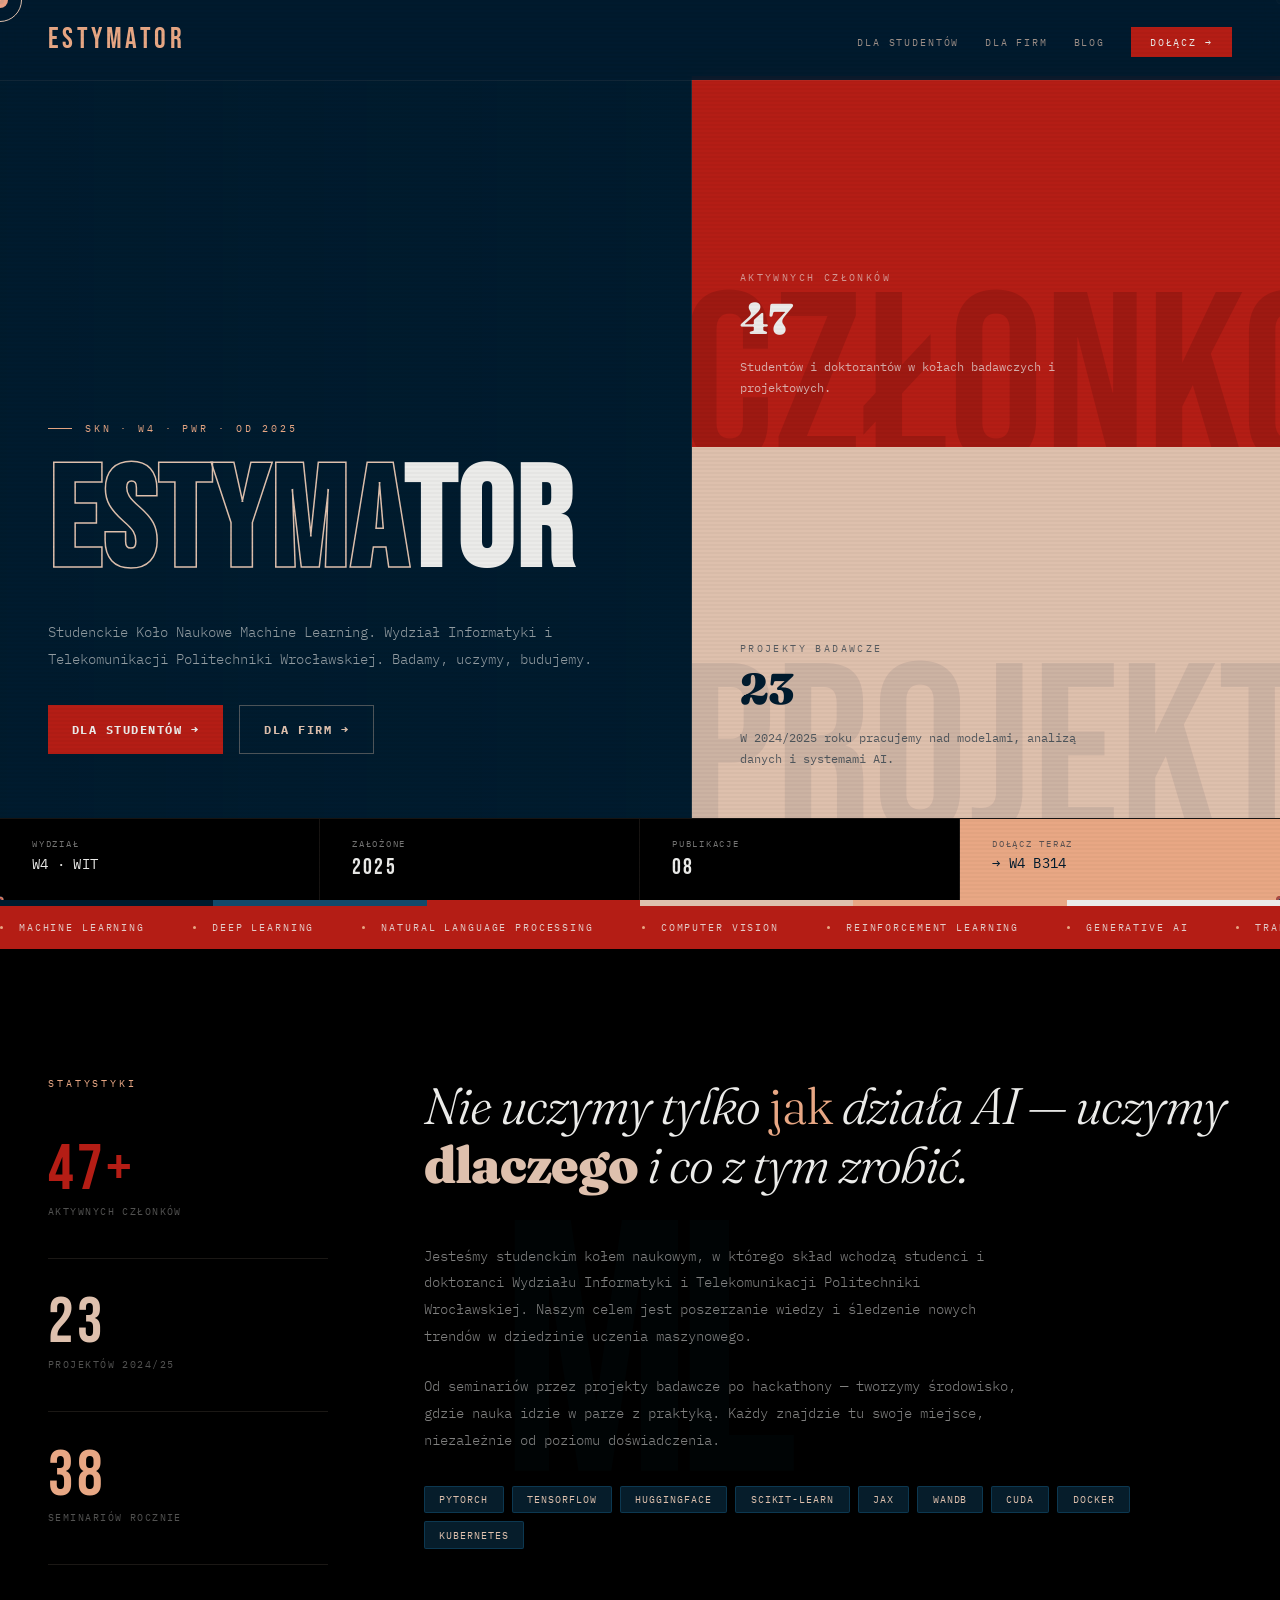
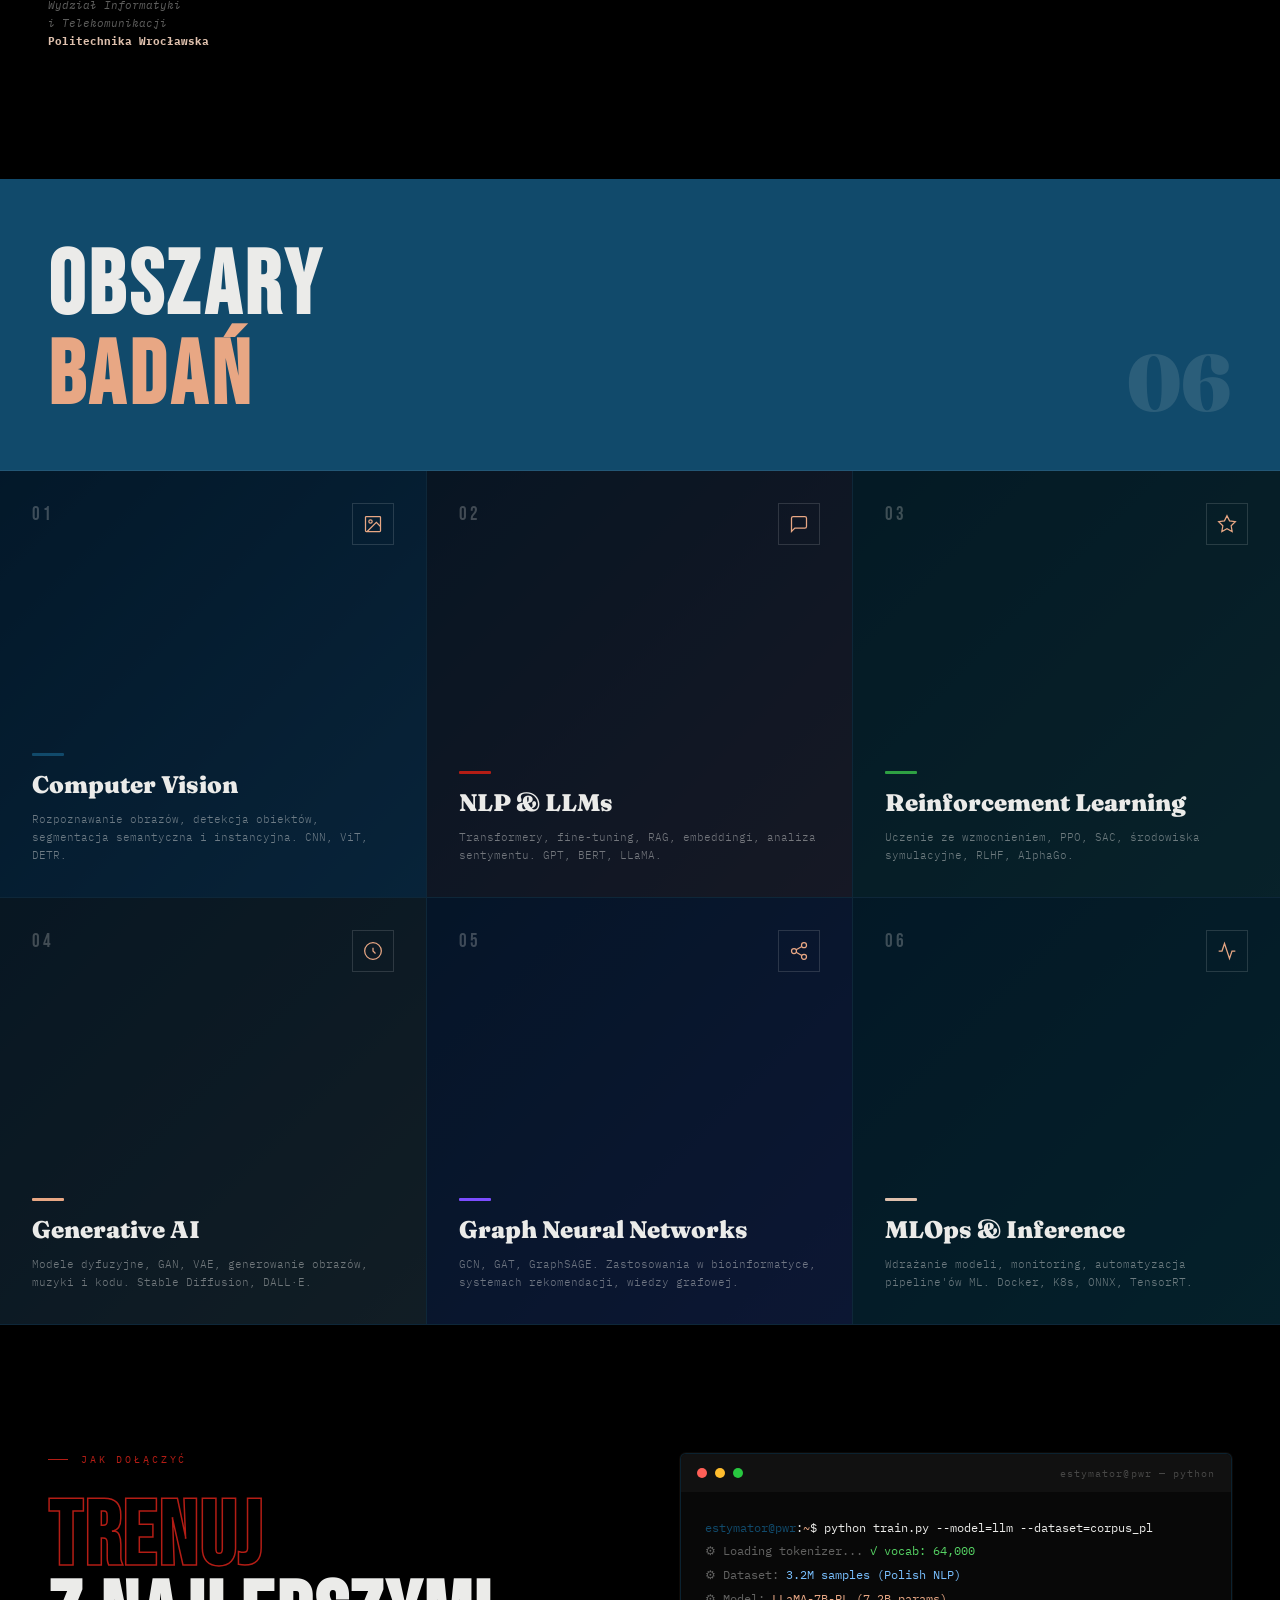
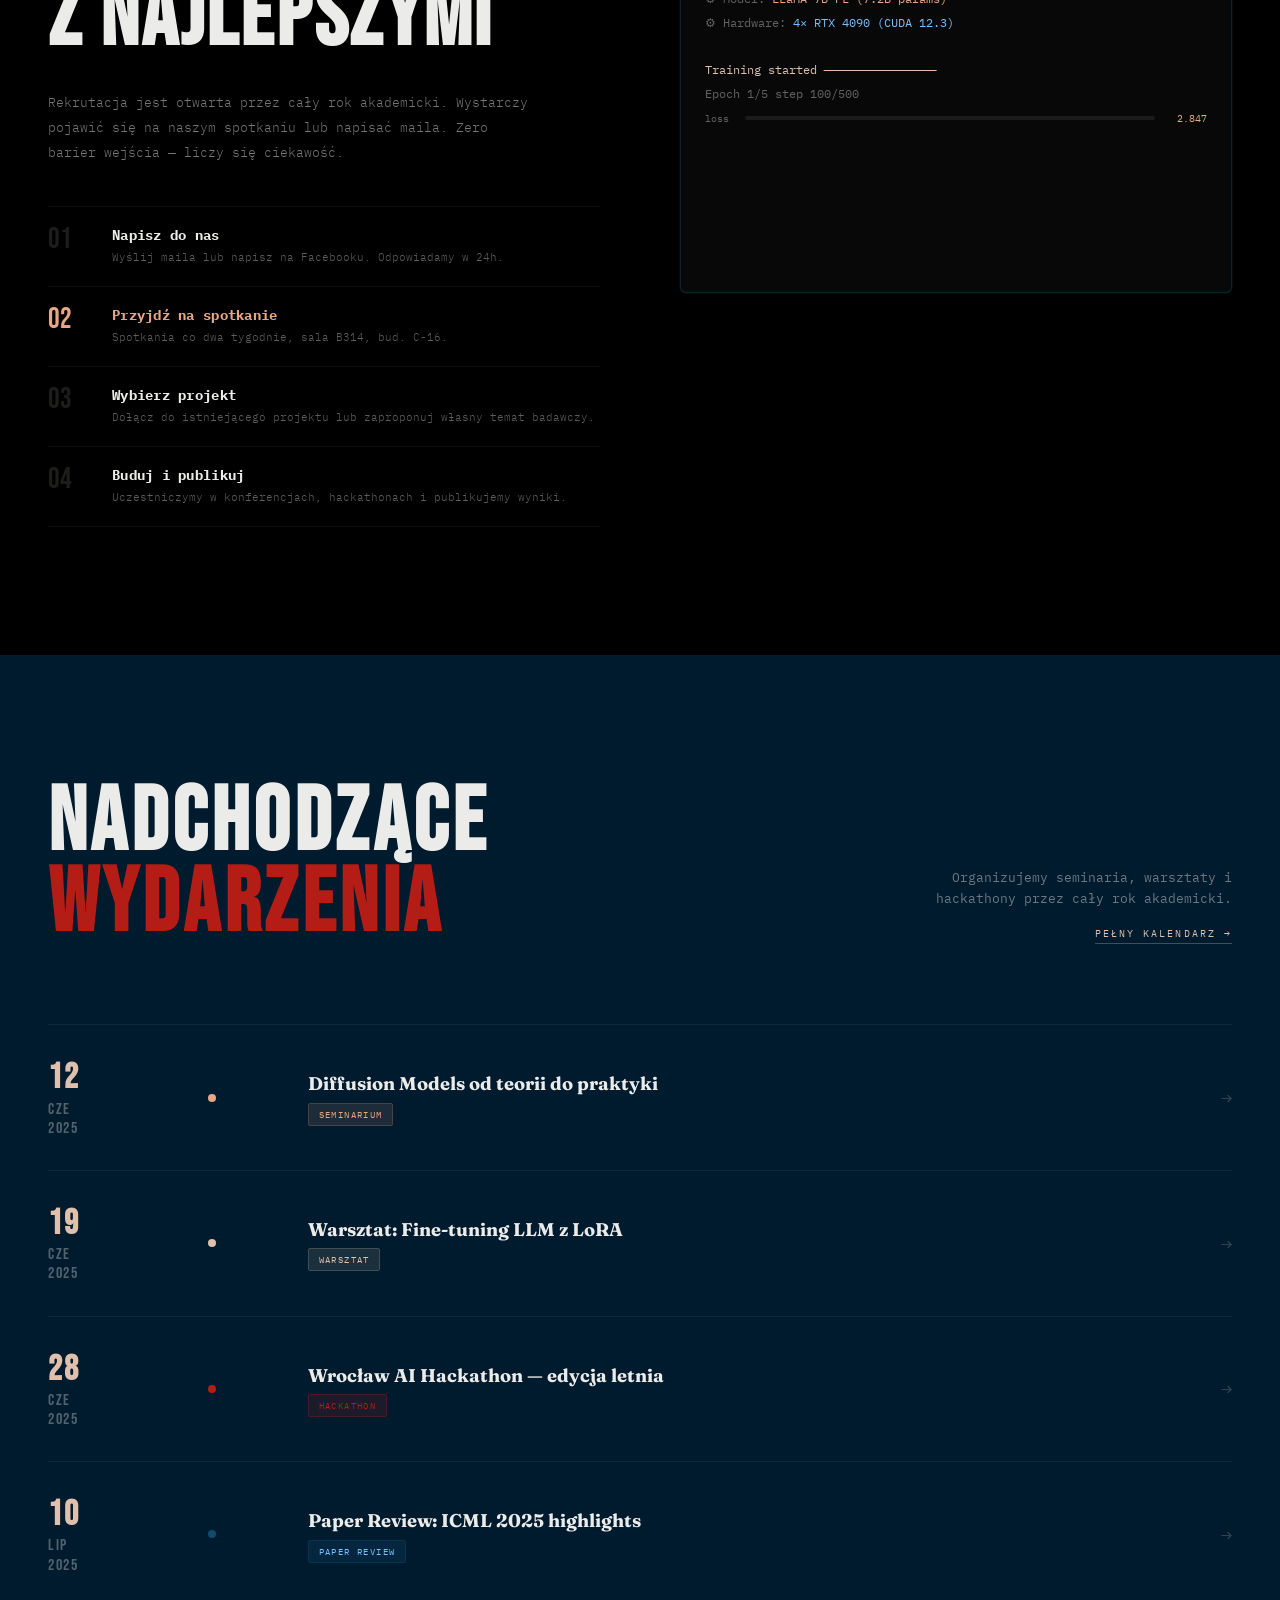
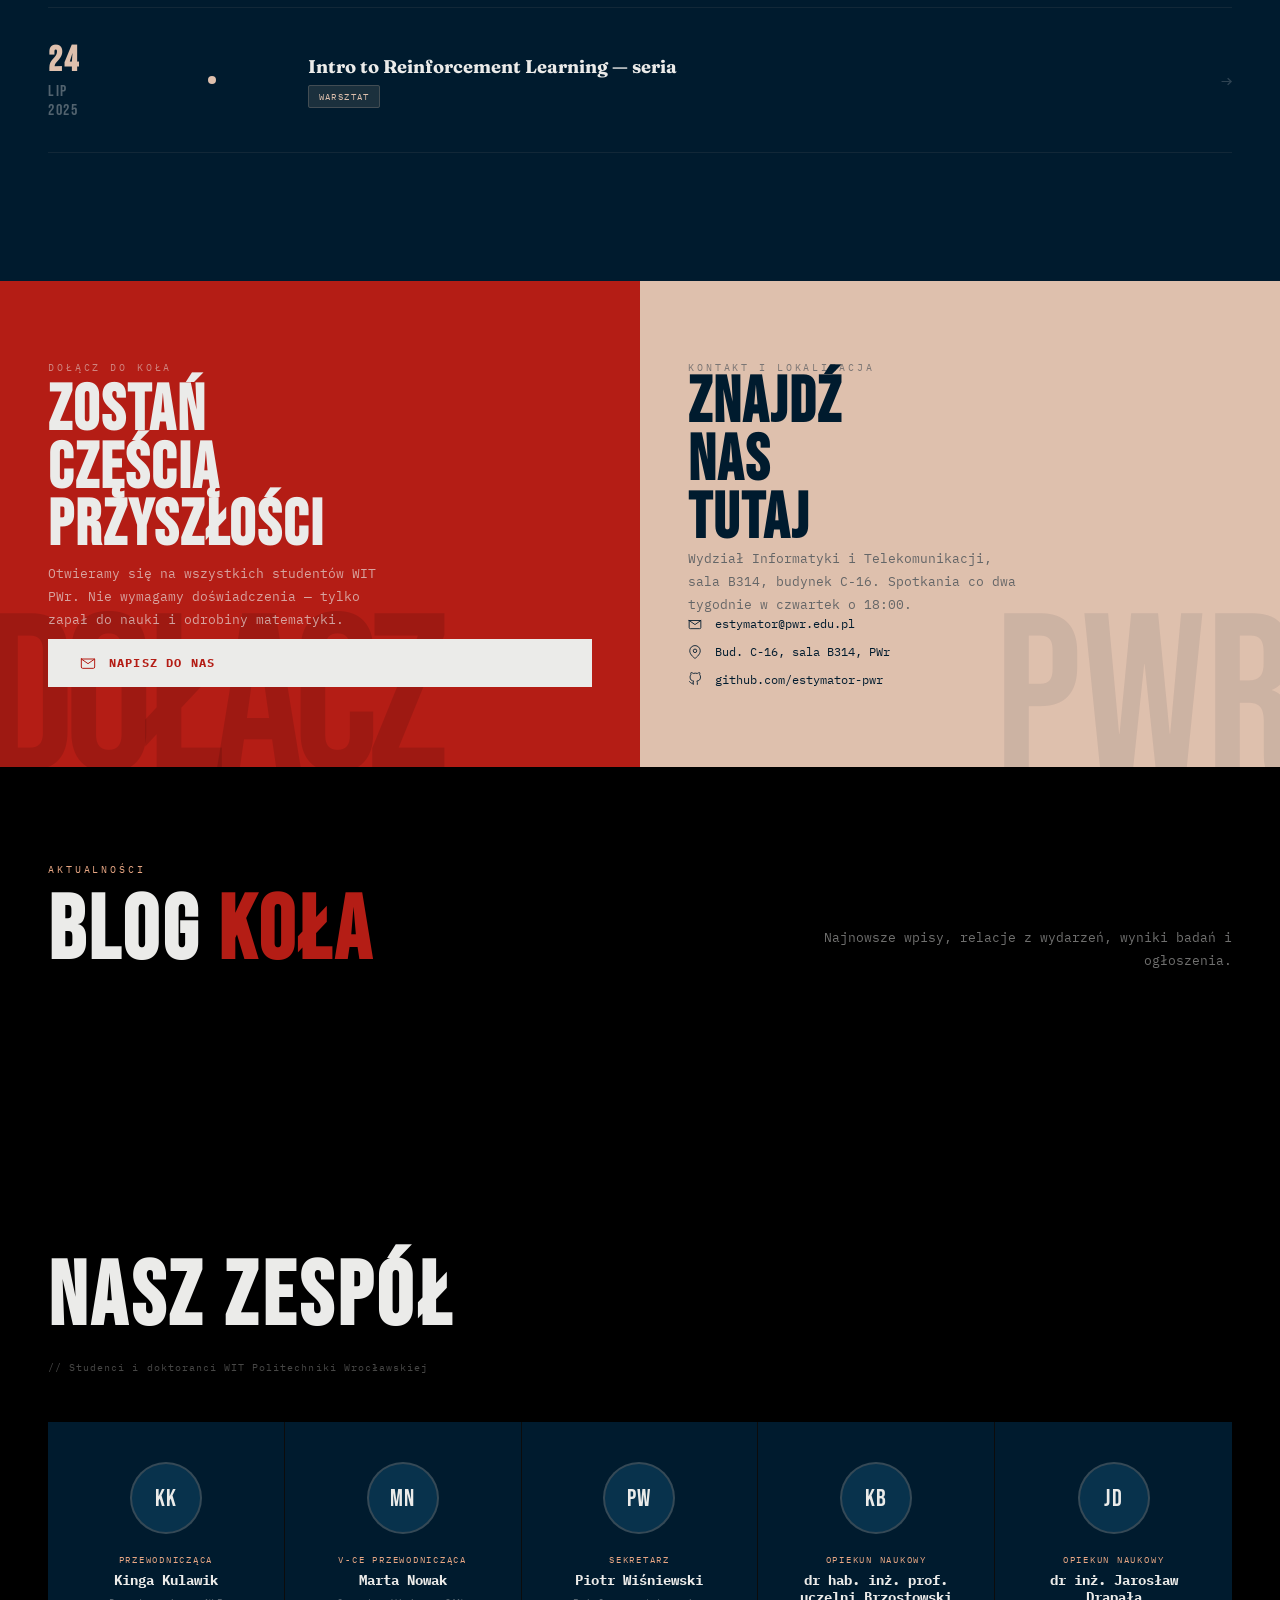
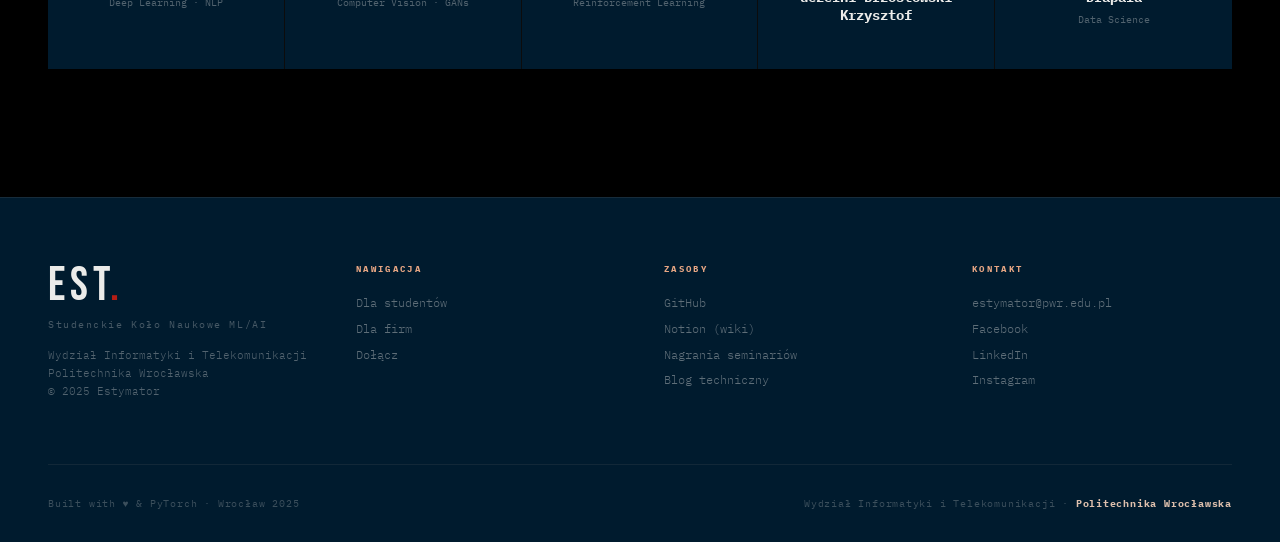
==== commit 43ab46bf: "added, project, logo" ====
--- a/index.html
+++ b/index.html
@@ -315,7 +315,6 @@
     <li><a href="studenci.html">Dla studentów</a></li>
     <li><a href="firmy.html">Dla firm</a></li>
     <li><a href="blog.html">Blog</a></li>
-    <li><a href="admin.html" style="font-size:.6rem;opacity:.35;letter-spacing:.15em">ADMIN</a></li>
     <li><a href="#join" class="ncta">Dołącz →</a></li>
   </ul>
 </nav>
@@ -574,7 +573,7 @@
 </footer>
 
 <script src="shared.js"></script>
-<script src="js/posts-loader.js"></script>
+<script src="js/posts-loader.js?v=3"></script>
 <script>
 // COUNTER ANIMATION
 function animN(el, t, sfx='') {
--- a/shared.css
+++ b/shared.css
@@ -463,6 +463,41 @@
   .blog-modal-body { padding: 1.5rem; }
   .blog-modal-title { font-size: 1.2rem; }
   .blog-modal-img img { max-height: 220px; }
+}
+
+/* ── PARTNERS / LOGO ────────────────────────────── */
+.partners { background: var(--black); padding: 8rem 3rem; border-top: 1px solid rgba(222, 192, 173, .08); }
+.partner-card {
+  display: grid; grid-template-columns: 360px 1fr; gap: 3rem; align-items: center;
+  background: rgba(0, 27, 46, .45);
+  border: 1px solid rgba(222, 192, 173, .12);
+  padding: 3rem;
+  transition: border-color .3s, transform .3s;
+}
+.partner-card:hover { border-color: rgba(232, 167, 132, .35); transform: translateY(-3px); }
+.partner-logo {
+  display: flex; align-items: center; justify-content: center;
+  padding: 2rem; border-right: 1px solid rgba(222, 192, 173, .12);
+}
+.thaumatec-logo { display: block; width: 100%; max-width: 320px; height: auto; color: var(--W); }
+.thaumatec-logo path { fill: currentColor; }
+.thaumatec-logo text {
+  fill: currentColor;
+  font-family: 'Montserrat', 'Helvetica Neue', Arial, sans-serif;
+  font-weight: 800; font-size: 72px;
+}
+.thaumatec-logo .ttl-top { letter-spacing: 3.5px; }
+.thaumatec-logo .ttl-bottom { letter-spacing: 5px; }
+.partner-body { display: flex; flex-direction: column; gap: 1rem; }
+.partner-tag { font-size: .55rem; letter-spacing: .2em; text-transform: uppercase; color: var(--G); }
+.partner-body h3 { font-family: 'Fraunces', serif; font-size: 1.6rem; font-weight: 900; line-height: 1.15; }
+.partner-body p { font-size: .8rem; line-height: 1.85; color: rgba(235, 235, 233, .5); font-weight: 300; max-width: 640px; }
+
+@media (max-width: 768px) {
+  .partners { padding: 4rem 1.4rem; }
+  .partner-card { grid-template-columns: 1fr; gap: 2rem; padding: 2rem 1.5rem; }
+  .partner-logo { border-right: none; border-bottom: 1px solid rgba(222, 192, 173, .12); padding: 1.5rem 1rem; }
+  .partner-body h3 { font-size: 1.35rem; }
 }
 
 /* ── SCROLL REVEAL ──────────────────────────────── */
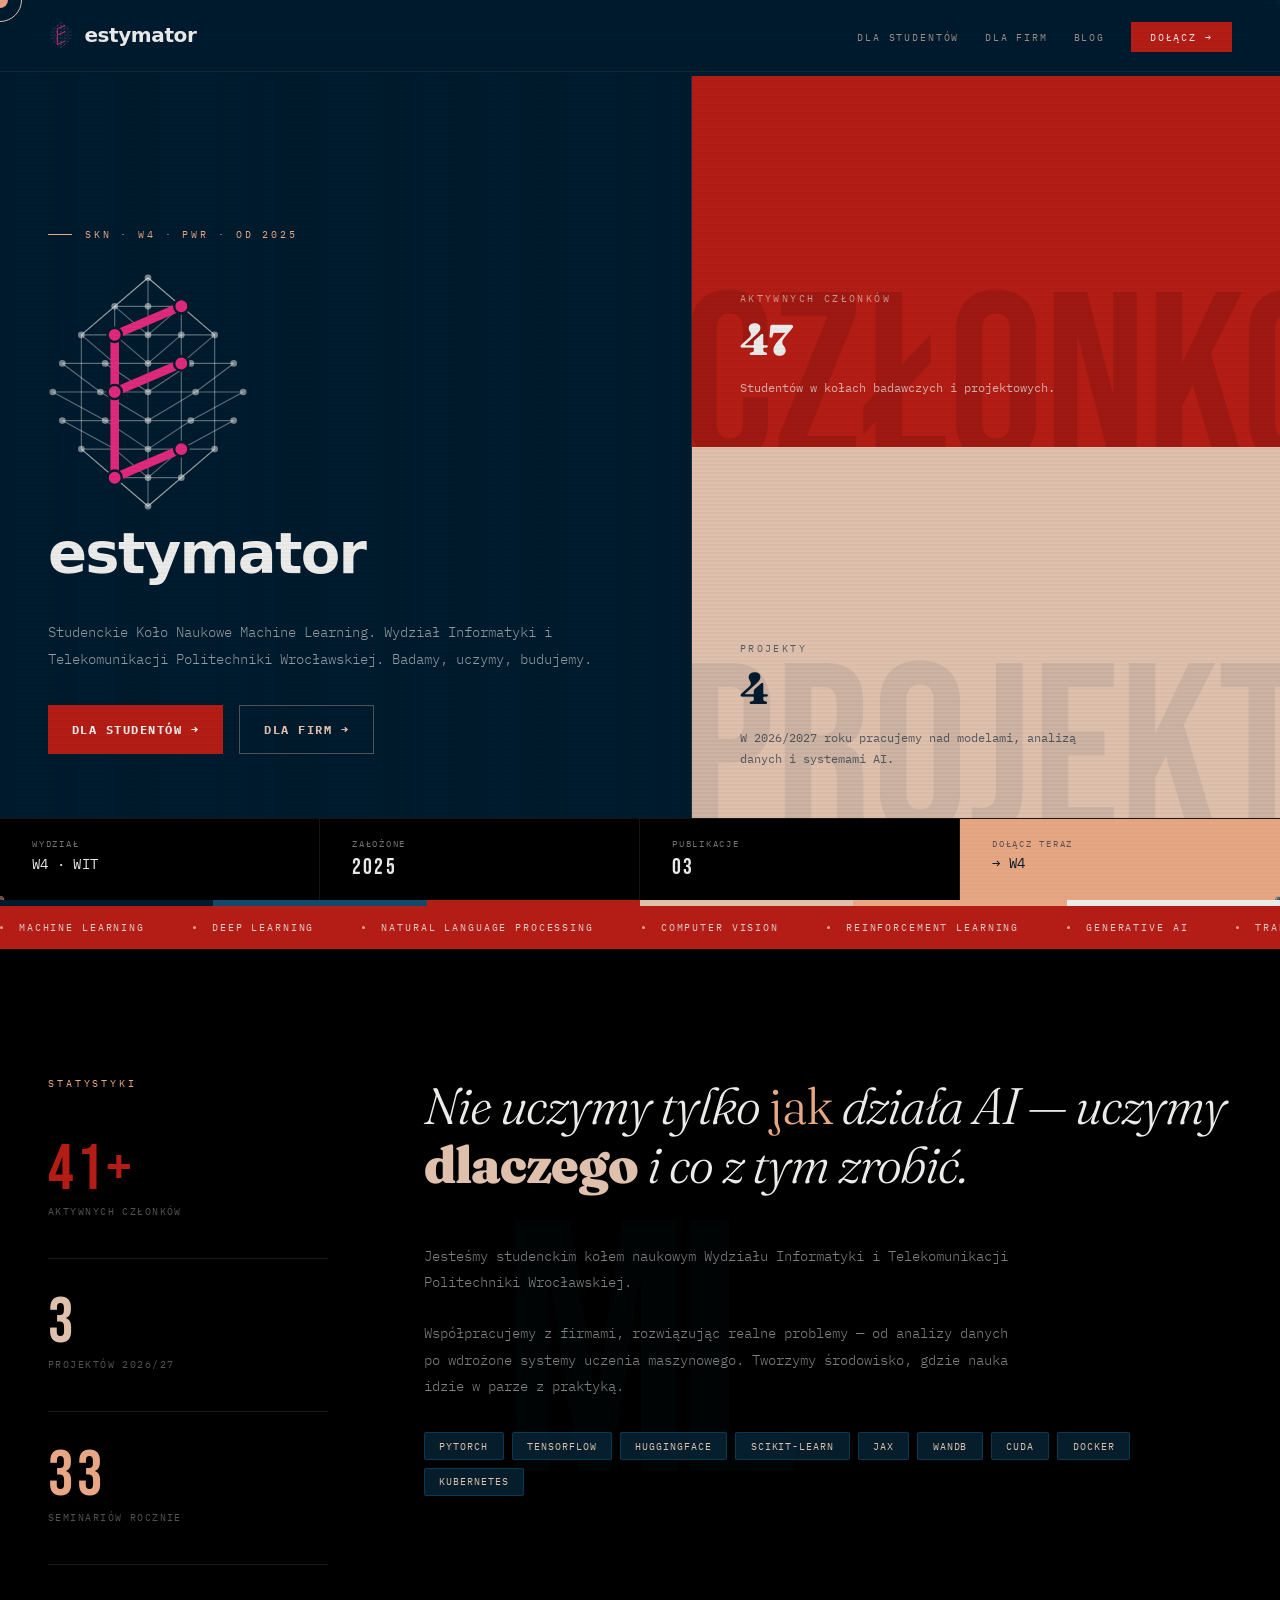
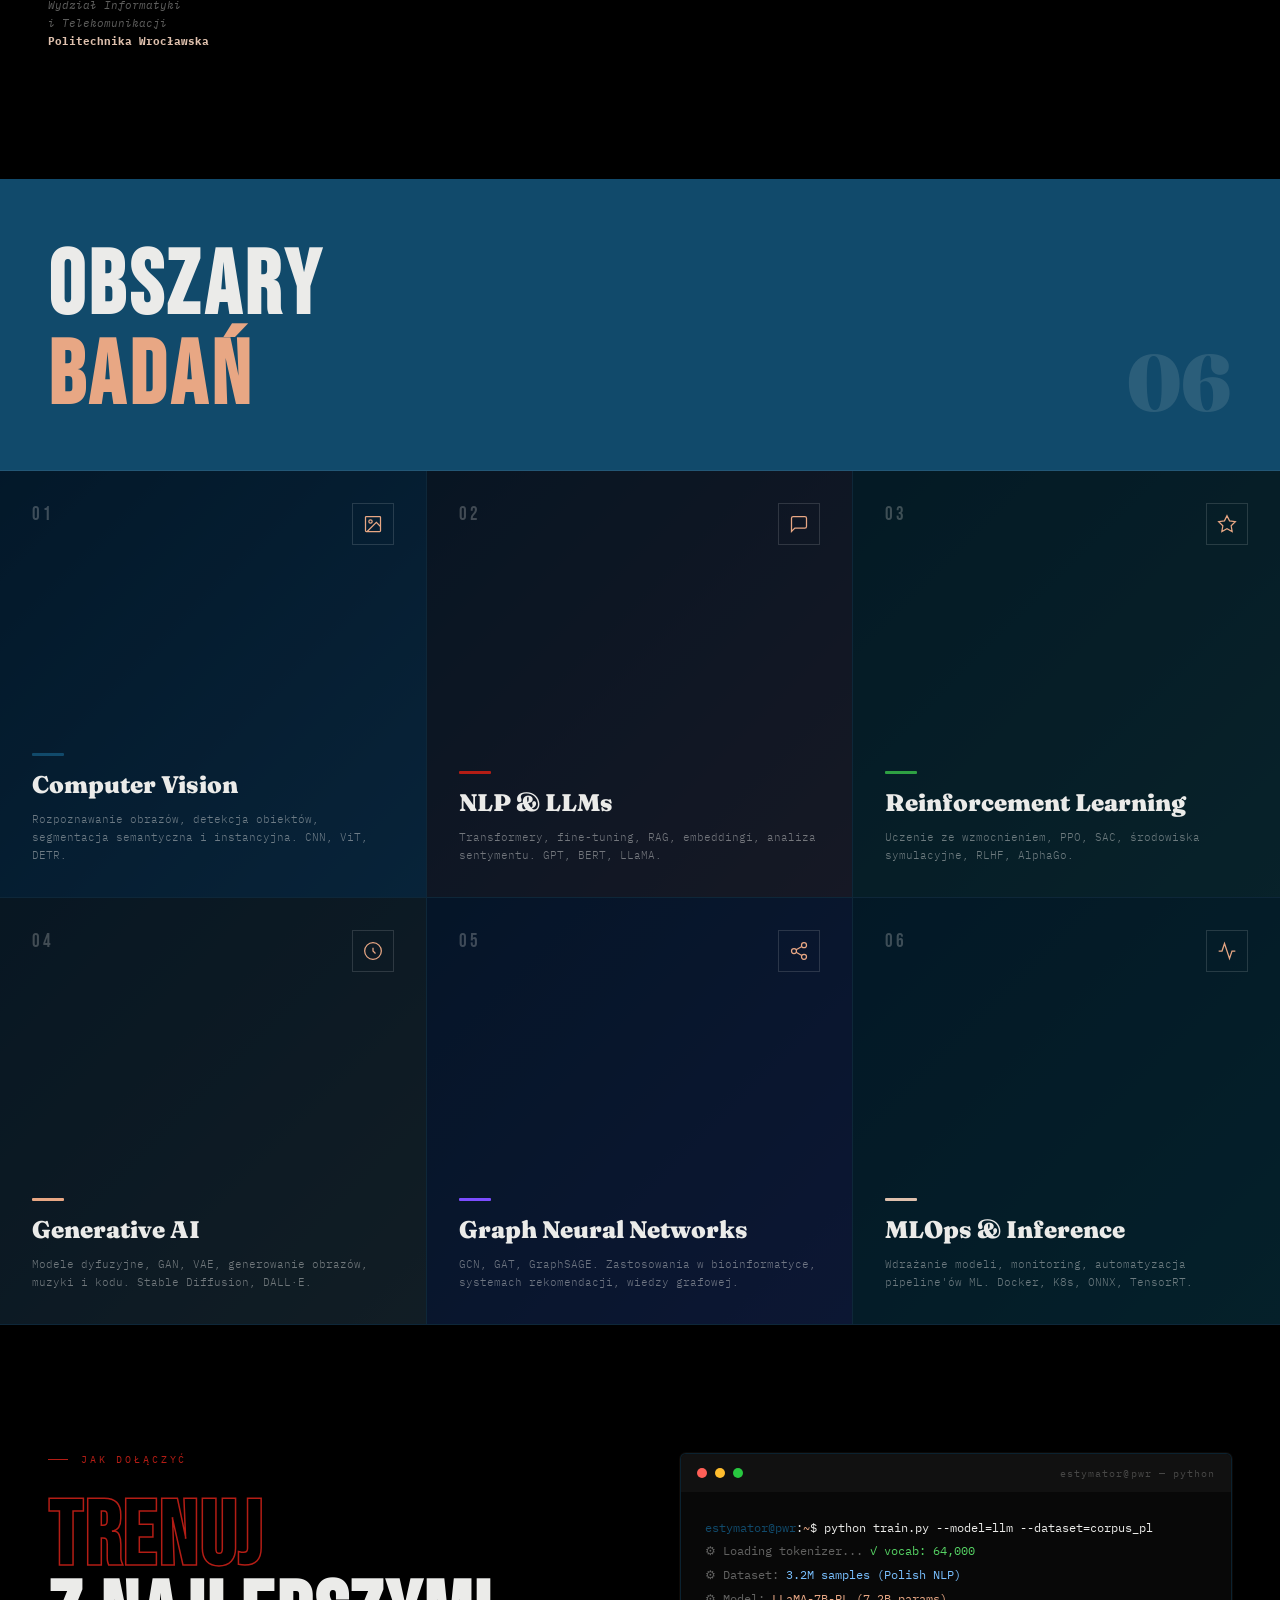
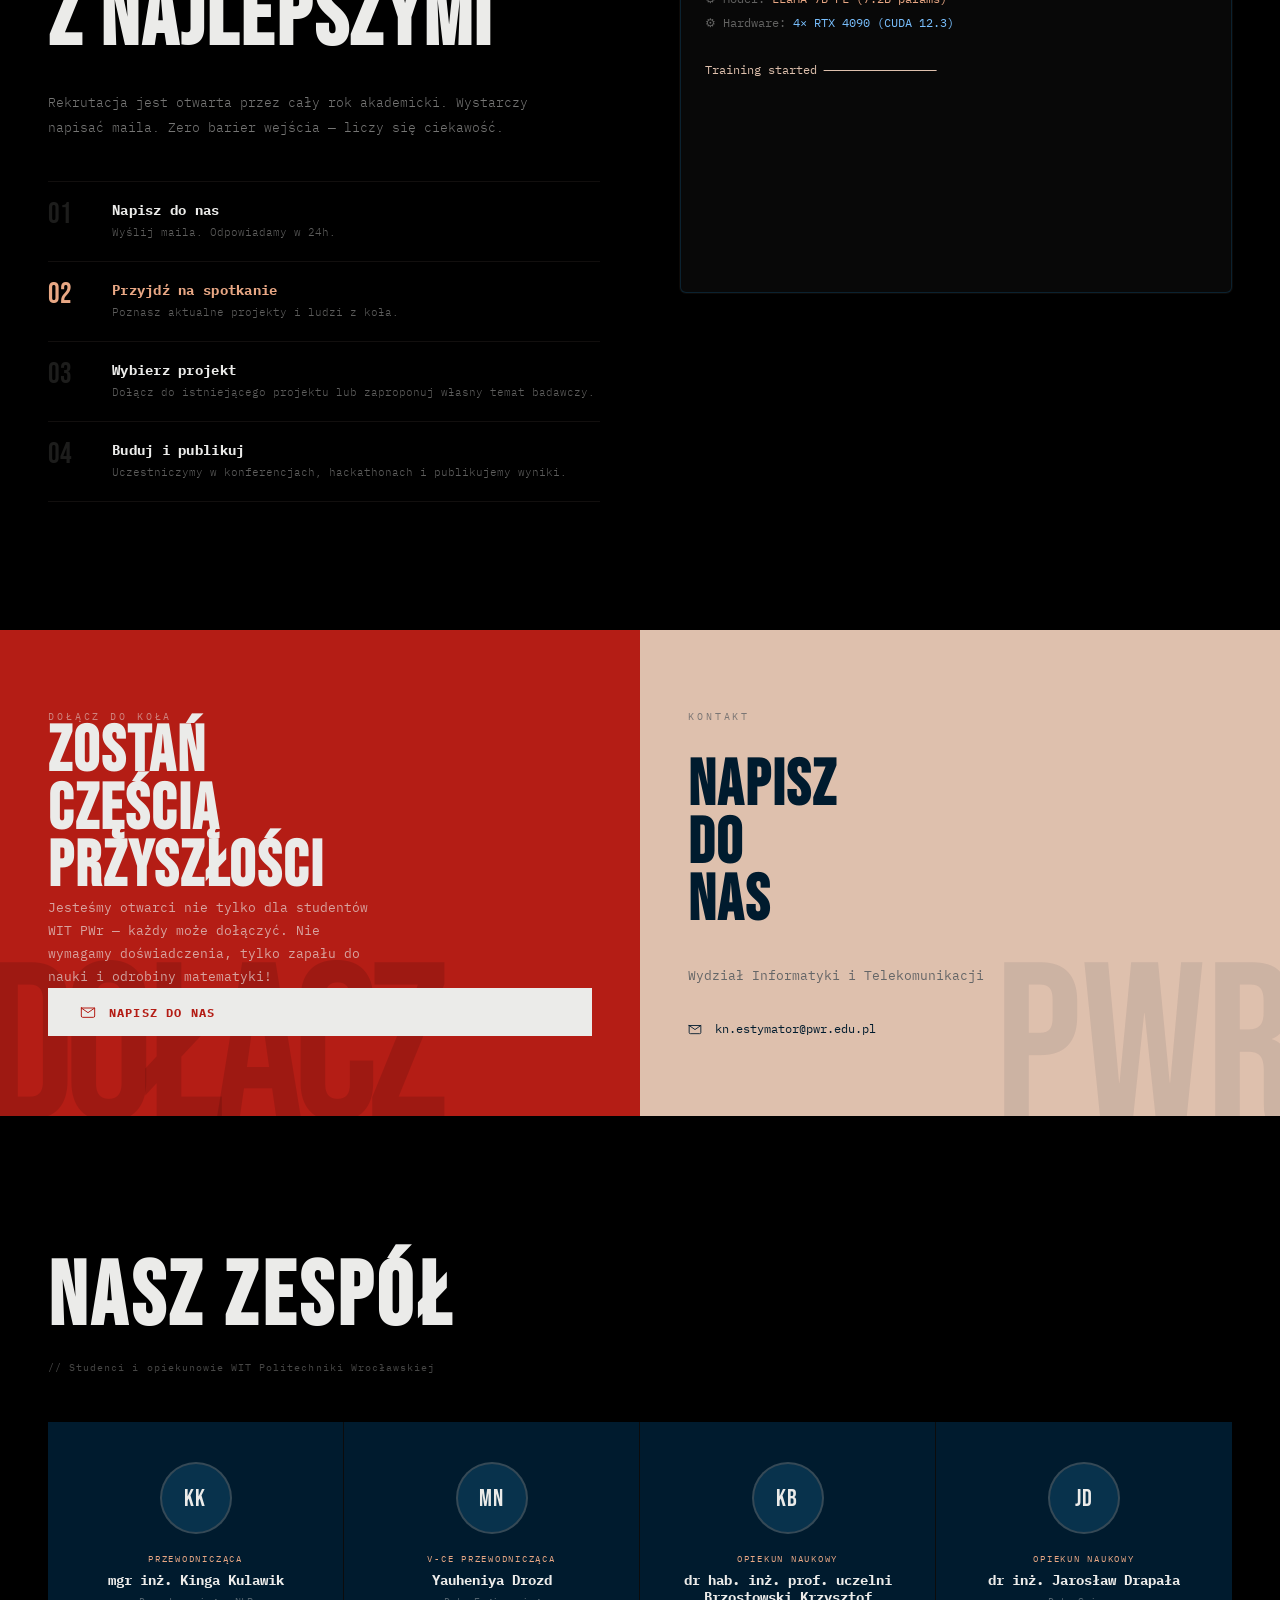
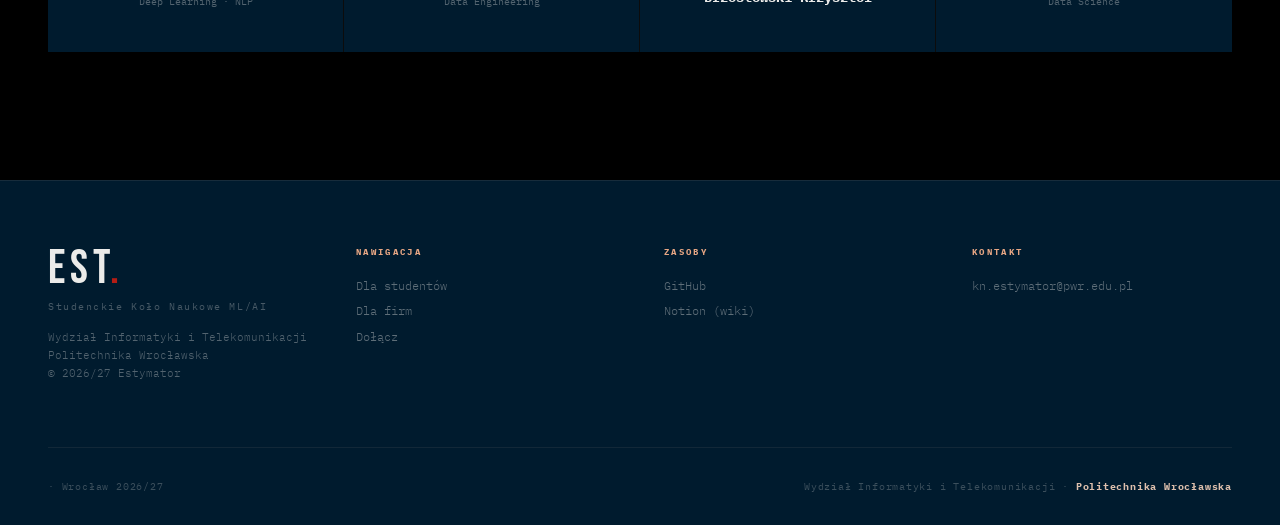
==== commit 0f2d47f3: "pre upload version" ====
--- a/index.html
+++ b/index.html
@@ -18,6 +18,15 @@
   grid-template-rows: 1fr auto;
 }
 .hero-copy { grid-column:1; grid-row:1; }
+.hero-logo {
+  display: flex; flex-direction: column; align-items: flex-start; gap: .9rem;
+}
+.hero-logo .nlogo-mark { width: 200px; height: 238px; }
+.hero-logo-word {
+  font-family: system-ui, -apple-system, 'Segoe UI', Roboto, Helvetica, Arial, sans-serif;
+  font-weight: 600; font-size: clamp(2.4rem, 5.5vw, 3.6rem); letter-spacing: -.03em;
+  line-height: 1; color: var(--W);
+}
 .hero-panel { grid-column:2; grid-row:1; }
 .hero-bar {
   grid-column: 1 / -1; grid-row:2;
@@ -149,7 +158,7 @@
 .td { width:10px; height:10px; border-radius:50%; }
 .td.r{background:#ff5f57} .td.y{background:#ffbd2e} .td.g{background:#28c840}
 .ttitle { margin-left:auto; font-size:.65rem; color:rgba(235,235,233,.25); letter-spacing:.1em; }
-.term-body { padding:1.5rem; min-height:400px; font-size:.78rem; line-height:1.9; }
+.term-body { padding:1.5rem; height:400px; overflow-y:auto; font-size:.78rem; line-height:1.9; }
 .tl { display:block; }
 .tp{color:var(--T)} .tc{color:var(--W)} .to{color:rgba(235,235,233,.4)}
 .tg{color:#56d364} .tb{color:#79c0ff} .tgl{color:var(--G)} .tc2{color:var(--C)}
@@ -218,7 +227,7 @@
 .team { background:var(--black); padding:8rem 3rem; }
 .team-h { font-family:'Bebas Neue',sans-serif; font-size:clamp(3rem,7vw,6rem); letter-spacing:.05em; margin-bottom:.5rem; }
 .team-sub { font-size:.65rem; color:rgba(235,235,233,.3); letter-spacing:.1em; margin-bottom:3rem; }
-.team-grid { display:grid; grid-template-columns:repeat(5,1fr); gap:0; }
+.team-grid { display:grid; grid-template-columns:repeat(4,1fr); gap:0; }
 .tcard { position:relative; overflow:hidden; cursor:pointer; border-right:1px solid rgba(235,235,233,.05); display:flex; flex-direction:column; }
 .tcard:last-child { border-right:none; }
 .tcard-face { padding:2.5rem 1.5rem; display:flex; flex-direction:column; align-items:center; text-align:center; background:var(--O); transition:background .4s; flex:1; }
@@ -248,6 +257,7 @@
   /* Hero index */
   .hero { grid-template-columns: 1fr; grid-template-rows: auto auto auto; }
   .hero-copy { grid-column:1; grid-row:1; }
+  .hero-logo .nlogo-mark { width: 140px; height: 167px; }
   .hero-panel { grid-column:1; grid-row:2; grid-template-columns: 1fr 1fr; grid-template-rows: 1fr; }
   .hero-bar { grid-column:1; grid-row:3; grid-template-columns: 1fr 1fr; }
   .hbar-item { padding: 1rem 1.2rem; }
@@ -270,7 +280,7 @@
 
   /* Terminal */
   .terminal-mega { padding: 4rem 1.4rem; }
-  .term-body { min-height: 280px; font-size:.7rem; }
+  .term-body { height: 280px; font-size:.7rem; }
 
   /* Events */
   .events { padding: 4rem 1.4rem; }
@@ -324,7 +334,7 @@
   <canvas id="bgCanvas"></canvas>
   <div class="hero-copy">
     <div class="kicker">SKN · W4 · PWr · od 2025</div>
-    <h1><span class="stroke">Estyma</span>tor</h1>
+    <h1 class="hero-logo">estymator</h1>
     <p class="lead">Studenckie Koło Naukowe Machine Learning. Wydział Informatyki i Telekomunikacji Politechniki Wrocławskiej. Badamy, uczymy, budujemy.</p>
     <div class="hero-actions">
       <a href="studenci.html" class="btn primary">Dla studentów →</a>
@@ -335,12 +345,12 @@
     <div class="panel red" data-bg="Członkowie">
       <div class="p-label">Aktywnych członków</div>
       <div class="p-title">47</div>
-      <p class="p-text">Studentów i doktorantów w kołach badawczych i projektowych.</p>
+      <p class="p-text">Studentów w kołach badawczych i projektowych.</p>
     </div>
     <div class="panel cream" data-bg="Projekty">
-      <div class="p-label">Projekty badawcze</div>
-      <div class="p-title">23</div>
-      <p class="p-text">W 2024/2025 roku pracujemy nad modelami, analizą danych i systemami AI.</p>
+      <div class="p-label">Projekty</div>
+      <div class="p-title">4</div>
+      <p class="p-text">W 2026/2027 roku pracujemy nad modelami, analizą danych i systemami AI.</p>
     </div>
   </div>
   <div class="hero-bar">
@@ -354,11 +364,11 @@
     </div>
     <div class="hbar-item">
       <div class="hbar-label">Publikacje</div>
-      <div class="hbar-val">08</div>
+      <div class="hbar-val">03</div>
     </div>
     <div class="hbar-item">
       <div class="hbar-label">Dołącz teraz</div>
-      <div class="hbar-val hbar-mono">→ W4 B314</div>
+      <div class="hbar-val hbar-mono">→ W4</div>
     </div>
   </div>
 </section>
@@ -401,7 +411,7 @@
       <div class="m-label">Statystyki</div>
       <div class="m-stat"><div class="m-num r" id="s1">0</div><div class="m-slab">Aktywnych członków</div></div>
       <div class="m-divider"></div>
-      <div class="m-stat"><div class="m-num c" id="s2">0</div><div class="m-slab">Projektów 2024/25</div></div>
+      <div class="m-stat"><div class="m-num c" id="s2">0</div><div class="m-slab">Projektów 2026/27</div></div>
       <div class="m-divider"></div>
       <div class="m-stat"><div class="m-num g" id="s3">0</div><div class="m-slab">Seminariów rocznie</div></div>
       <div class="m-divider"></div>
@@ -409,8 +419,8 @@
     </div>
     <div class="m-body rv">
       <blockquote class="m-quote">Nie uczymy tylko <em>jak</em> działa AI — uczymy <strong>dlaczego</strong> i co z tym zrobić.</blockquote>
-      <p class="m-para">Jesteśmy studenckim kołem naukowym, w którego skład wchodzą studenci i doktoranci Wydziału Informatyki i Telekomunikacji Politechniki Wrocławskiej. Naszym celem jest poszerzanie wiedzy i śledzenie nowych trendów w dziedzinie uczenia maszynowego.</p>
-      <p class="m-para">Od seminariów przez projekty badawcze po hackathony — tworzymy środowisko, gdzie nauka idzie w parze z praktyką. Każdy znajdzie tu swoje miejsce, niezależnie od poziomu doświadczenia.</p>
+      <p class="m-para">Jesteśmy studenckim kołem naukowym Wydziału Informatyki i Telekomunikacji Politechniki Wrocławskiej.</p>
+      <p class="m-para">Współpracujemy z firmami, rozwiązując realne problemy — od analizy danych po wdrożone systemy uczenia maszynowego. Tworzymy środowisko, gdzie nauka idzie w parze z praktyką.</p>
       <div class="m-chips">
         <span class="mchip">PyTorch</span><span class="mchip">TensorFlow</span>
         <span class="mchip">HuggingFace</span><span class="mchip">scikit-learn</span>
@@ -444,10 +454,10 @@
     <div class="tm-left rv2">
       <div class="tm-label">Jak dołączyć</div>
       <h2 class="tm-head"><span class="stroke">Trenuj</span><br>z najlepszymi</h2>
-      <p class="tm-para">Rekrutacja jest otwarta przez cały rok akademicki. Wystarczy pojawić się na naszym spotkaniu lub napisać maila. Zero barier wejścia — liczy się ciekawość.</p>
+      <p class="tm-para">Rekrutacja jest otwarta przez cały rok akademicki. Wystarczy napisać maila. Zero barier wejścia — liczy się ciekawość.</p>
       <div class="steps-join">
-        <div class="step active"><div class="step-num-small">01</div><div class="step-body"><div class="step-title2">Napisz do nas</div><div class="step-desc">Wyślij maila lub napisz na Facebooku. Odpowiadamy w 24h.</div></div></div>
-        <div class="step"><div class="step-num-small">02</div><div class="step-body"><div class="step-title2">Przyjdź na spotkanie</div><div class="step-desc">Spotkania co dwa tygodnie, sala B314, bud. C-16.</div></div></div>
+        <div class="step active"><div class="step-num-small">01</div><div class="step-body"><div class="step-title2">Napisz do nas</div><div class="step-desc">Wyślij maila. Odpowiadamy w 24h.</div></div></div>
+        <div class="step"><div class="step-num-small">02</div><div class="step-body"><div class="step-title2">Przyjdź na spotkanie</div><div class="step-desc">Poznasz aktualne projekty i ludzi z koła.</div></div></div>
         <div class="step"><div class="step-num-small">03</div><div class="step-body"><div class="step-title2">Wybierz projekt</div><div class="step-desc">Dołącz do istniejącego projektu lub zaproponuj własny temat badawczy.</div></div></div>
         <div class="step"><div class="step-num-small">04</div><div class="step-body"><div class="step-title2">Buduj i publikuj</div><div class="step-desc">Uczestniczymy w konferencjach, hackathonach i publikujemy wyniki.</div></div></div>
       </div>
@@ -464,7 +474,8 @@
   </div>
 </section>
 
-<!-- ===== EVENTS ===== -->
+<!-- ===== EVENTS (hidden for now — no upcoming events) ===== -->
+<!--
 <section class="events" id="events">
   <div class="events-top rv">
     <h2 class="ev-h">Nadchodzące<br><span>wydarzenia</span></h2>
@@ -481,61 +492,41 @@
     <div class="eitem"><div class="edate"><strong>24</strong>LIP<br>2025</div><div class="edot workshop"></div><div class="emeta"><div class="etitle">Intro to Reinforcement Learning — seria</div><span class="etag workshop">Warsztat</span></div><div class="earrow">→</div></div>
   </div>
 </section>
+-->
 
 <!-- SPLIT CTA -->
 <div class="split-cta">
   <div class="sc-left">
     <div class="scl-label">Dołącz do koła</div>
     <h2 class="scl-h">Zostań<br>częścią<br>przyszłości</h2>
-    <p class="scl-p">Otwieramy się na wszystkich studentów WIT PWr. Nie wymagamy doświadczenia — tylko zapał do nauki i odrobiny matematyki.</p>
-    <a href="mailto:estymator@pwr.edu.pl" class="scl-btn">
+    <p class="scl-p">Jesteśmy otwarci nie tylko dla studentów WIT PWr — każdy może dołączyć. Nie wymagamy doświadczenia, tylko zapału do nauki i odrobiny matematyki!</p>
+    <a href="mailto:kn.estymator@pwr.edu.pl" class="scl-btn">
       <svg viewBox="0 0 24 24"><path d="M22 6L12 13 2 6M2 6h20v12a2 2 0 01-2 2H4a2 2 0 01-2-2V6z" stroke-width="1.5" stroke-linecap="round" stroke-linejoin="round"/></svg>
       Napisz do nas
     </a>
   </div>
   <div class="sc-right">
-    <div class="scr-label">Kontakt i lokalizacja</div>
-    <h2 class="scr-h">Znajdź<br>nas<br>tutaj</h2>
-    <p class="scr-p">Wydział Informatyki i Telekomunikacji, sala B314, budynek C-16. Spotkania co dwa tygodnie w czwartek o 18:00.</p>
+    <div class="scr-label">Kontakt</div>
+    <h2 class="scr-h">Napisz<br>do<br>nas</h2>
+    <p class="scr-p">Wydział Informatyki i Telekomunikacji</p>
     <div class="contact-items">
-      <a href="mailto:estymator@pwr.edu.pl" class="ci">
+      <a href="mailto:kn.estymator@pwr.edu.pl" class="ci">
         <svg viewBox="0 0 24 24" stroke-width="1.5"><path d="M22 6L12 13 2 6M2 6h20v12a2 2 0 01-2 2H4a2 2 0 01-2-2V6z" stroke-linecap="round" stroke-linejoin="round"/></svg>
-        estymator@pwr.edu.pl
+        kn.estymator@pwr.edu.pl
       </a>
-      <a href="#" class="ci">
-        <svg viewBox="0 0 24 24" stroke-width="1.5"><path d="M21 10c0 7-9 13-9 13s-9-6-9-13a9 9 0 0118 0z"/><circle cx="12" cy="10" r="3"/></svg>
-        Bud. C-16, sala B314, PWr
-      </a>
-      <a href="#" class="ci">
-        <svg viewBox="0 0 24 24" stroke-width="1.5"><path d="M9 19c-5 1.5-5-2.5-7-3m14 6v-3.87a3.37 3.37 0 00-.94-2.61c3.14-.35 6.44-1.54 6.44-7A5.44 5.44 0 0020 4.77 5.07 5.07 0 0019.91 1S18.73.65 16 2.48a13.38 13.38 0 00-7 0C6.27.65 5.09 1 5.09 1A5.07 5.07 0 005 4.77a5.44 5.44 0 00-1.5 3.78c0 5.42 3.3 6.61 6.44 7A3.37 3.37 0 009 18.13V22"/></svg>
-        github.com/estymator-pwr
-      </a>
     </div>
   </div>
 </div>
-
-<!-- ===== BLOG / NEWS ===== -->
-<section class="blog-section" id="blog">
-  <div class="section-head rv">
-    <div>
-      <div class="section-label">Aktualności</div>
-      <h2 class="section-title">Blog <span>koła</span></h2>
-    </div>
-    <p class="section-desc">Najnowsze wpisy, relacje z wydarzeń, wyniki badań i ogłoszenia.</p>
-  </div>
-  <div class="blog-grid rv-stagger" data-blog data-blog-limit="6"></div>
-</section>
 
 <!-- ===== TEAM ===== -->
 <section class="team" id="team">
   <div class="rv">
     <h2 class="team-h">Nasz zespół</h2>
-    <p class="team-sub">// Studenci i doktoranci WIT Politechniki Wrocławskiej</p>
+    <p class="team-sub">// Studenci i opiekunowie WIT Politechniki Wrocławskiej</p>
   </div>
   <div class="team-grid rv-stagger">
-    <div class="tcard"><div class="tcard-face"><div class="tavatar">KK</div><div class="trole">Przewodnicząca</div><div class="tname">Kinga Kulawik</div><div class="tfield">Deep Learning · NLP</div></div><div class="tcard-hover-bar"></div></div>
-    <div class="tcard"><div class="tcard-face"><div class="tavatar">MN</div><div class="trole">V-ce Przewodnicząca</div><div class="tname">Marta Nowak</div><div class="tfield">Computer Vision · GANs</div></div><div class="tcard-hover-bar"></div></div>
-    <div class="tcard"><div class="tcard-face"><div class="tavatar">PW</div><div class="trole">Sekretarz</div><div class="tname">Piotr Wiśniewski</div><div class="tfield">Reinforcement Learning</div></div><div class="tcard-hover-bar"></div></div>
+    <div class="tcard"><div class="tcard-face"><div class="tavatar">KK</div><div class="trole">Przewodnicząca</div><div class="tname">mgr inż. Kinga Kulawik</div><div class="tfield">Deep Learning · NLP</div></div><div class="tcard-hover-bar"></div></div>
+    <div class="tcard"><div class="tcard-face"><div class="tavatar">MN</div><div class="trole">V-ce Przewodnicząca</div><div class="tname">Yauheniya Drozd</div><div class="tfield">Data Engineering </div></div><div class="tcard-hover-bar"></div></div>
     <div class="tcard"><div class="tcard-face"><div class="tavatar">KB</div><div class="trole">Opiekun naukowy</div><div class="tname">dr hab. inż. prof. uczelni Brzostowski Krzysztof</div></div><div class="tcard-hover-bar"></div></div>
     <div class="tcard"><div class="tcard-face"><div class="tavatar">JD</div><div class="trole">Opiekun naukowy</div><div class="tname">dr inż. Jarosław Drapała</div><div class="tfield">Data Science</div></div><div class="tcard-hover-bar"></div></div>
   </div>
@@ -547,7 +538,7 @@
     <div class="foot-brand">
       <div class="fl">EST<span>.</span></div>
       <div class="fs">Studenckie Koło Naukowe ML/AI</div>
-      <p class="fp">Wydział Informatyki i Telekomunikacji<br>Politechnika Wrocławska<br>© 2025 Estymator</p>
+      <p class="fp">Wydział Informatyki i Telekomunikacji<br>Politechnika Wrocławska<br>© 2026/27 Estymator</p>
     </div>
     <div class="foot-col">
       <h4>Nawigacja</h4>
@@ -558,16 +549,14 @@
     <div class="foot-col">
       <h4>Zasoby</h4>
       <a href="#">GitHub</a><a href="#">Notion (wiki)</a>
-      <a href="#">Nagrania seminariów</a><a href="#">Blog techniczny</a>
     </div>
     <div class="foot-col">
       <h4>Kontakt</h4>
-      <a href="mailto:estymator@pwr.edu.pl">estymator@pwr.edu.pl</a>
-      <a href="#">Facebook</a><a href="#">LinkedIn</a><a href="#">Instagram</a>
+      <a href="mailto:kn.estymator@pwr.edu.pl">kn.estymator@pwr.edu.pl</a>
     </div>
   </div>
   <div class="foot-bottom">
-    <span class="fbc">Built with ♥ &amp; PyTorch · Wrocław 2025</span>
+    <span class="fbc"> · Wrocław 2026/27</span>
     <span class="fbr">Wydział Informatyki i Telekomunikacji · <strong>Politechnika Wrocławska</strong></span>
   </div>
 </footer>
@@ -588,7 +577,7 @@
     if(e.isIntersecting && e.target.id==='manifesto'){
       setTimeout(()=>{
         animN(document.getElementById('s1'),47,'+');
-        animN(document.getElementById('s2'),23,'');
+        animN(document.getElementById('s2'),4,'');
         animN(document.getElementById('s3'),38,'');
       },200);
       obsM.unobserve(e.target);
@@ -620,7 +609,7 @@
   {d:5700,h:'<span class="tg">✓ Published: estymator/llama-7b-pl-v2</span>'},
   {d:6100,h:''},
   {d:6200,h:'<span class="tp">estymator@pwr</span>:<span class="tgl">~</span>$ <span class="tc">./join_estymator.sh</span>'},
-  {d:6600,h:'<span class="tg">✓ Witaj w Estymatorze 🎉  W4 · PWr · B314</span>'},
+  {d:6600,h:'<span class="tg">✓ Welcome in Estymator 🎉</span>'},
 ];
 const tb = document.getElementById('termBody');
 function runTerm() {
--- a/shared.css
+++ b/shared.css
@@ -13,6 +13,7 @@
   --G: #E8A784;
   --black: #000;
   --RD: #8B1510;
+  --logo-pink: #e0287d;
   --section-pad: clamp(4rem, 8vw, 8rem);
   --section-pad-x: clamp(1.4rem, 5vw, 3rem);
   --radius-sm: 2px;
@@ -76,10 +77,18 @@
   z-index: -1;
 }
 .nlogo {
-  font-family: 'Bebas Neue', sans-serif;
-  font-size: 1.8rem; letter-spacing: .12em;
-  color: var(--G); text-decoration: none;
-}
+  display: inline-flex; align-items: center; gap: .65rem;
+  text-decoration: none; color: var(--W);
+}
+.nlogo-mark { display: block; width: 26px; height: 26px; flex-shrink: 0; }
+.nlogo-word {
+  font-family: system-ui, -apple-system, 'Segoe UI', Roboto, Helvetica, Arial, sans-serif;
+  font-weight: 600; font-size: 1.25rem; letter-spacing: -.02em; line-height: 1;
+}
+.nlogo-mark .est-grid line { stroke: rgba(235, 235, 233, .4); stroke-width: 1.2; }
+.nlogo-mark .est-nodes circle { fill: rgba(235, 235, 233, .5); }
+.nlogo-mark .est-e-path { stroke: var(--logo-pink); stroke-width: 9; fill: none; stroke-linecap: round; stroke-linejoin: round; }
+.nlogo-mark .est-e-node { fill: var(--logo-pink); stroke: var(--O); stroke-width: 2.5; }
 .nlinks { display:flex; gap:1.6rem; list-style:none; align-items:center; }
 .nlinks a {
   font-size: .65rem; letter-spacing: .18em; text-transform: uppercase;
@@ -467,6 +476,7 @@
 
 /* ── PARTNERS / LOGO ────────────────────────────── */
 .partners { background: var(--black); padding: 8rem 3rem; border-top: 1px solid rgba(222, 192, 173, .08); }
+.partner-list { display: flex; flex-direction: column; gap: 1.5rem; }
 .partner-card {
   display: grid; grid-template-columns: 360px 1fr; gap: 3rem; align-items: center;
   background: rgba(0, 27, 46, .45);
@@ -478,20 +488,26 @@
 .partner-logo {
   display: flex; align-items: center; justify-content: center;
   padding: 2rem; border-right: 1px solid rgba(222, 192, 173, .12);
-}
-.thaumatec-logo { display: block; width: 100%; max-width: 320px; height: auto; color: var(--W); }
-.thaumatec-logo path { fill: currentColor; }
-.thaumatec-logo text {
-  fill: currentColor;
-  font-family: 'Montserrat', 'Helvetica Neue', Arial, sans-serif;
-  font-weight: 800; font-size: 72px;
-}
-.thaumatec-logo .ttl-top { letter-spacing: 3.5px; }
-.thaumatec-logo .ttl-bottom { letter-spacing: 5px; }
+  background: #fff;
+}
+.partner-logo svg, .partner-logo img { width: 100%; height: auto; display: block; }
+.partner-logo img { object-fit: contain; }
+.thaumatec-logo { max-width: 280px; }
+.nokia-logo { max-width: 260px; }
+.antmicro-logo { max-width: 300px; }
 .partner-body { display: flex; flex-direction: column; gap: 1rem; }
 .partner-tag { font-size: .55rem; letter-spacing: .2em; text-transform: uppercase; color: var(--G); }
 .partner-body h3 { font-family: 'Fraunces', serif; font-size: 1.6rem; font-weight: 900; line-height: 1.15; }
 .partner-body p { font-size: .8rem; line-height: 1.85; color: rgba(235, 235, 233, .5); font-weight: 300; max-width: 640px; }
+.partner-points { list-style: none; display: flex; flex-direction: column; gap: .6rem; max-width: 640px; }
+.partner-points li {
+  position: relative; padding-left: 1.2rem;
+  font-size: .8rem; line-height: 1.75; color: rgba(235, 235, 233, .5); font-weight: 300;
+}
+.partner-points li::before {
+  content: ''; position: absolute; left: 0; top: .68em;
+  width: 5px; height: 5px; border-radius: 50%; background: var(--G);
+}
 
 @media (max-width: 768px) {
   .partners { padding: 4rem 1.4rem; }
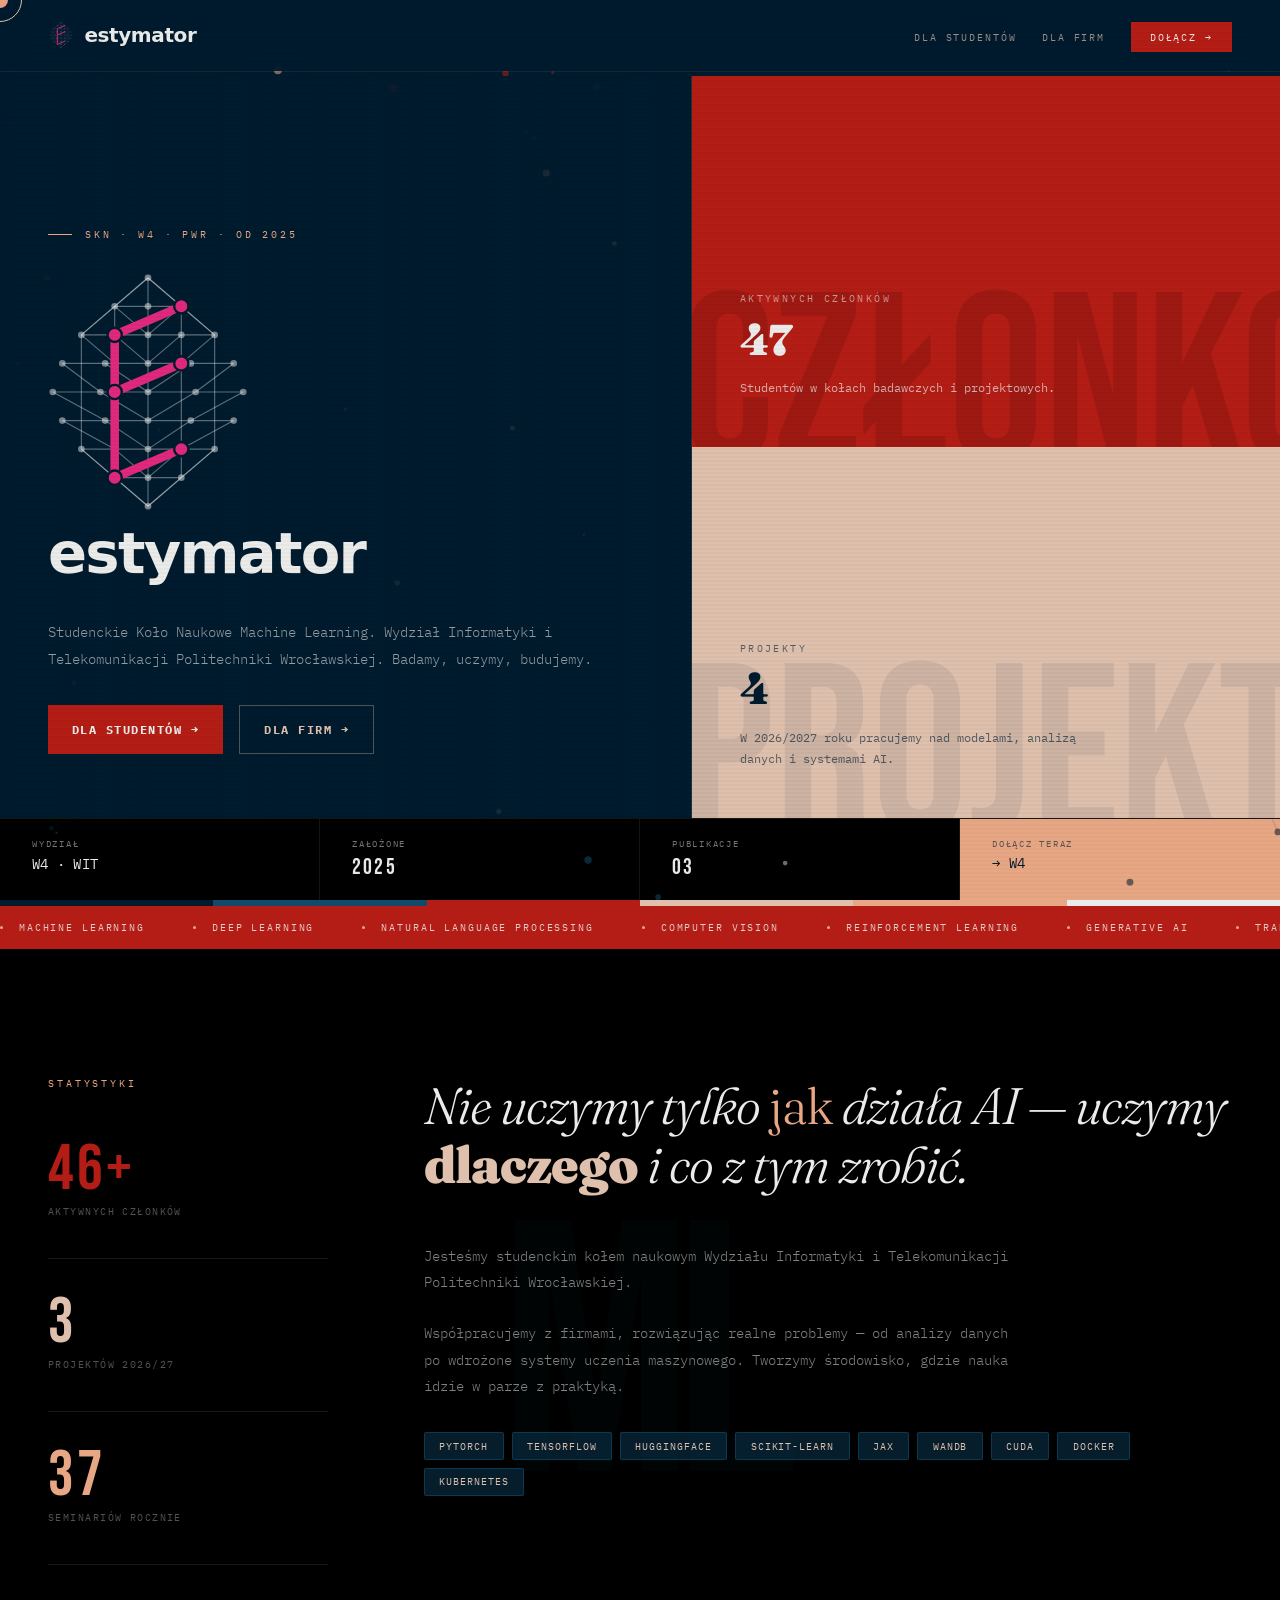
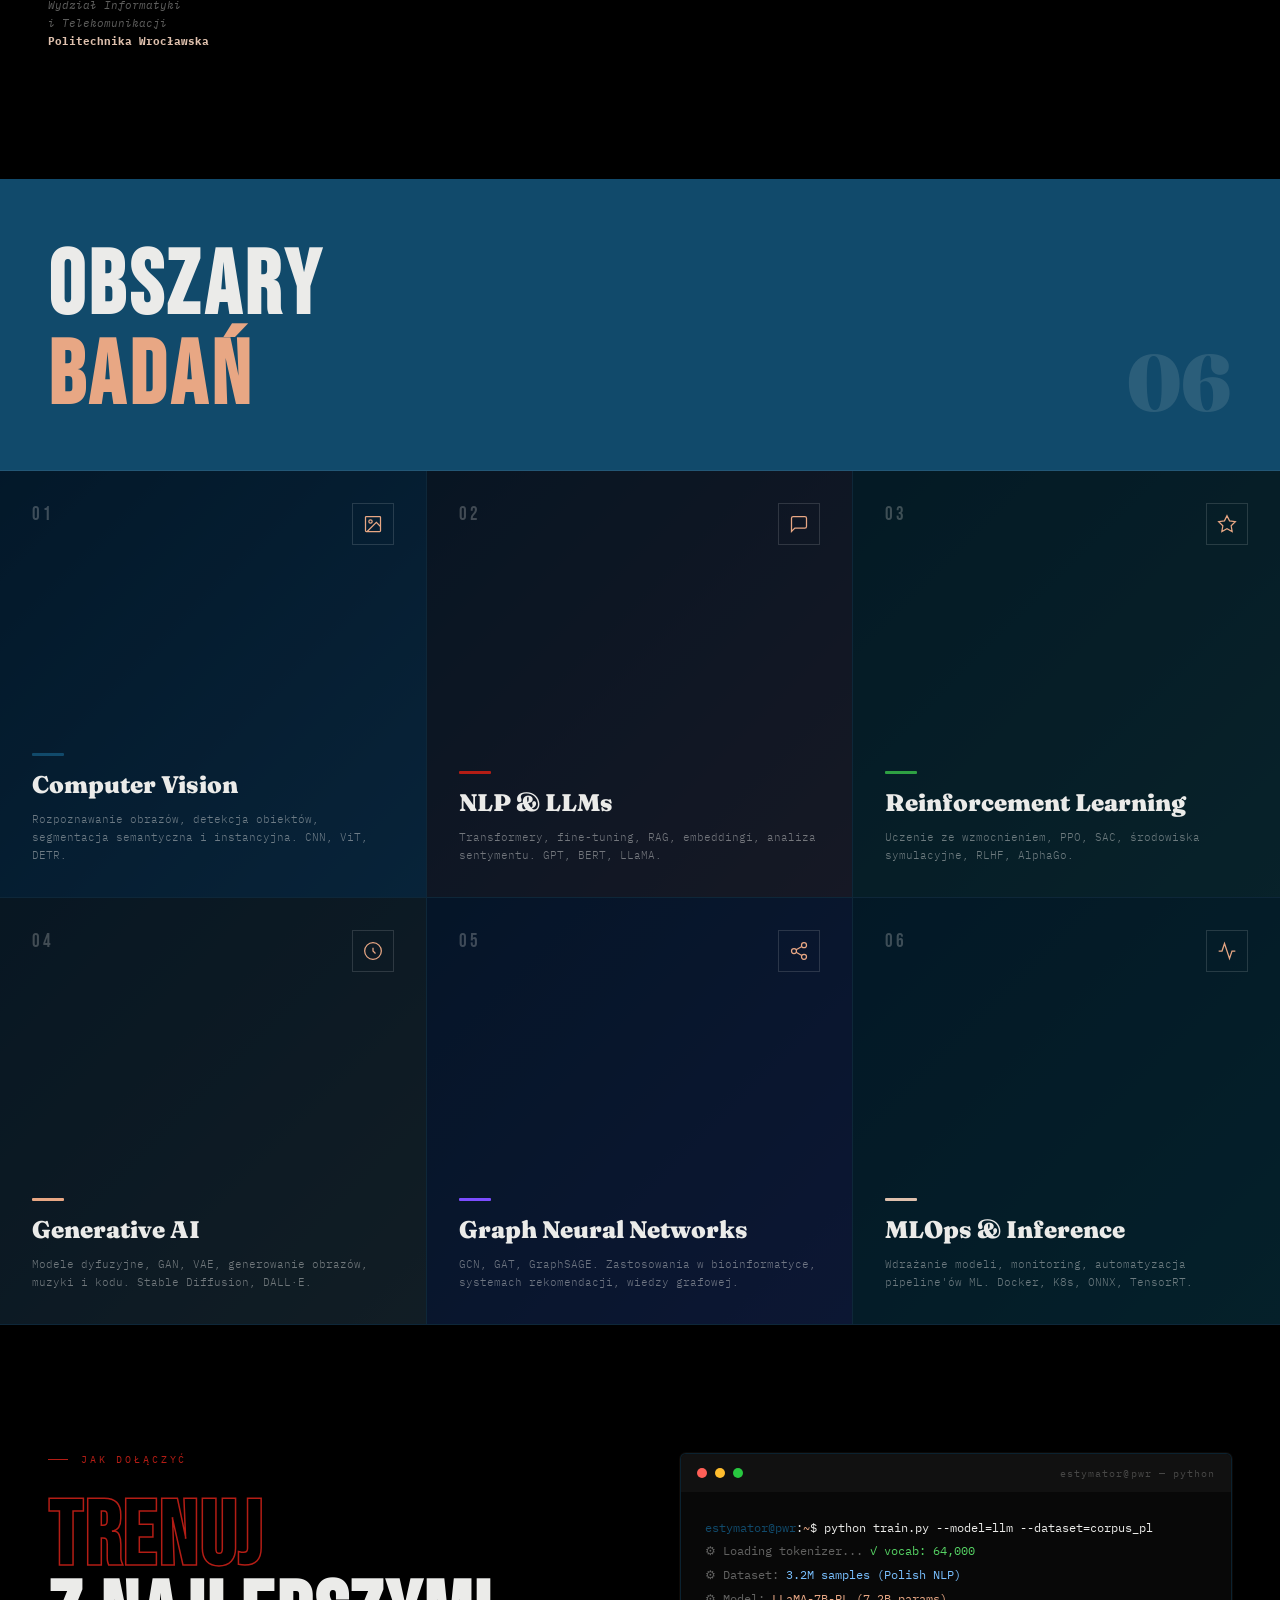
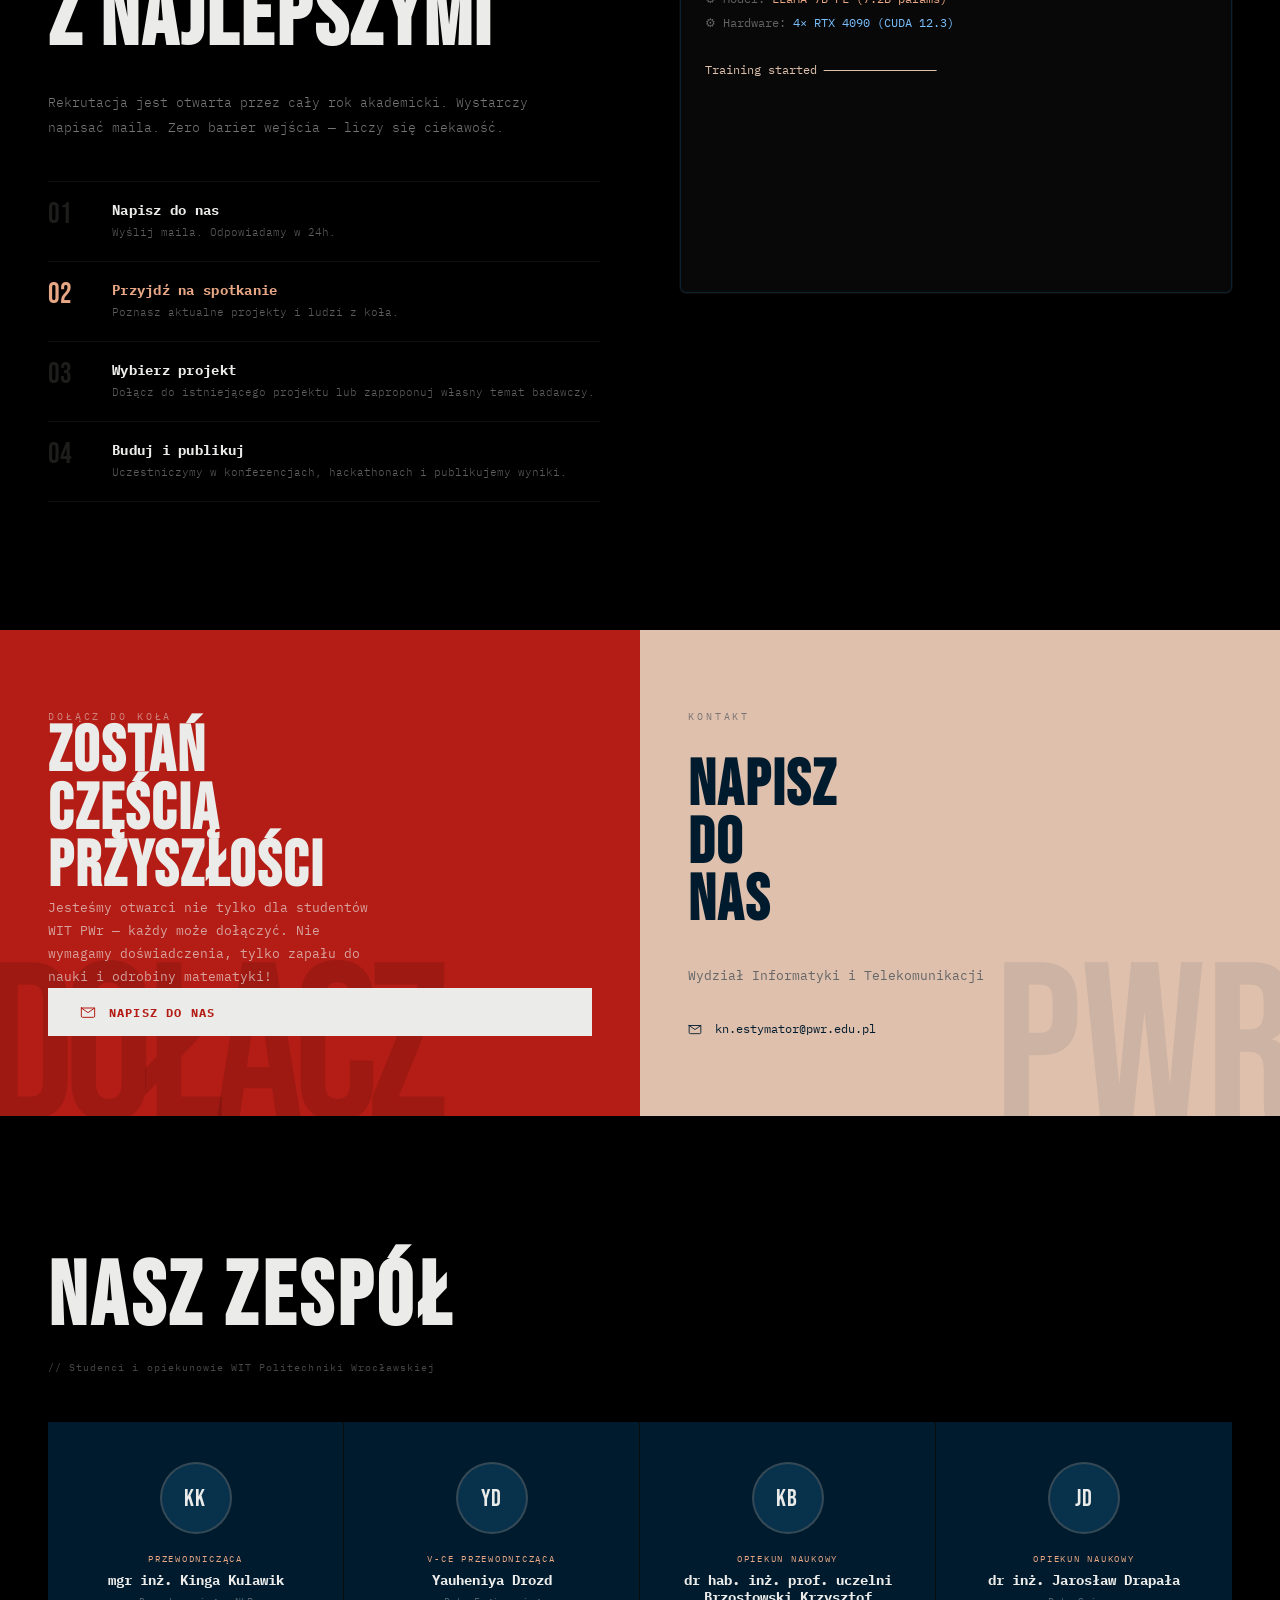
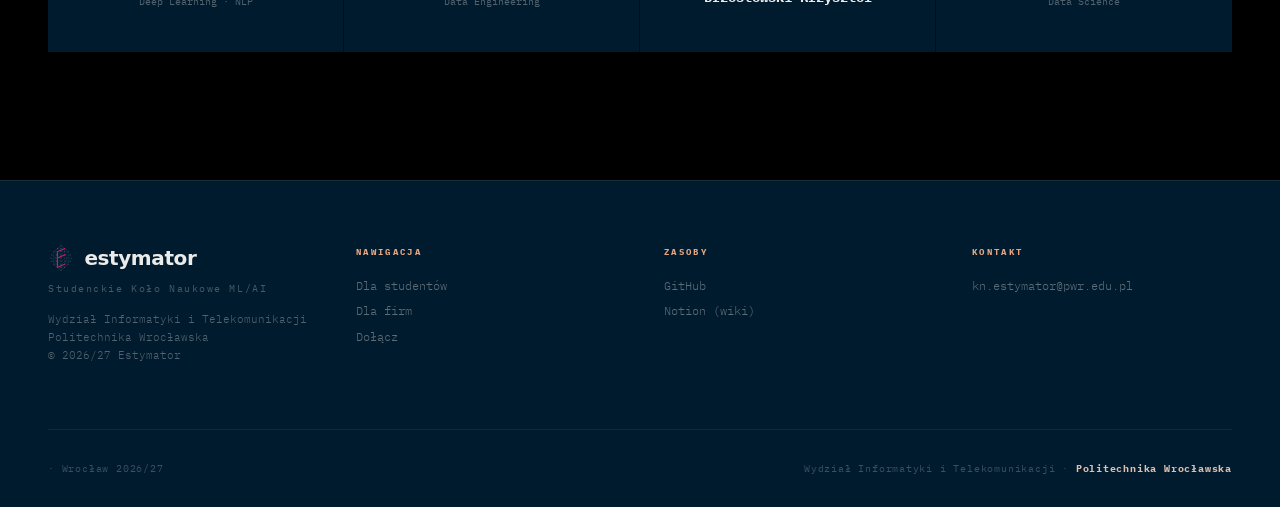
==== commit 1ed25746: "pre upload 2 version" ====
--- a/index.html
+++ b/index.html
@@ -4,6 +4,8 @@
 <meta charset="UTF-8">
 <meta name="viewport" content="width=device-width, initial-scale=1.0">
 <title>Estymator · SKN · Politechnika Wrocławska</title>
+<meta name="description" content="Estymator — Studenckie Koło Naukowe Machine Learning przy Wydziale Informatyki i Telekomunikacji Politechniki Wrocławskiej. Współpracujemy z firmami, rozwiązując realne problemy ML/AI.">
+<link rel="icon" type="image/svg+xml" href="favicon.svg">
 <link rel="preconnect" href="https://fonts.googleapis.com">
 <link rel="preconnect" href="https://fonts.gstatic.com" crossorigin>
 <link href="https://fonts.googleapis.com/css2?family=Bebas+Neue&family=IBM+Plex+Mono:ital,wght@0,300;0,400;0,700;1,300&family=Fraunces:ital,opsz,wght@0,9..144,300;0,9..144,900;1,9..144,300;1,9..144,900&display=swap" rel="stylesheet">
@@ -324,7 +326,6 @@
   <ul class="nlinks">
     <li><a href="studenci.html">Dla studentów</a></li>
     <li><a href="firmy.html">Dla firm</a></li>
-    <li><a href="blog.html">Blog</a></li>
     <li><a href="#join" class="ncta">Dołącz →</a></li>
   </ul>
 </nav>
@@ -481,7 +482,6 @@
     <h2 class="ev-h">Nadchodzące<br><span>wydarzenia</span></h2>
     <div class="ev-right">
       <p class="ev-p">Organizujemy seminaria, warsztaty i hackathony przez cały rok akademicki.</p>
-      <a href="#" class="ev-link">Pełny kalendarz →</a>
     </div>
   </div>
   <div class="ev-list rv-stagger">
@@ -526,7 +526,7 @@
   </div>
   <div class="team-grid rv-stagger">
     <div class="tcard"><div class="tcard-face"><div class="tavatar">KK</div><div class="trole">Przewodnicząca</div><div class="tname">mgr inż. Kinga Kulawik</div><div class="tfield">Deep Learning · NLP</div></div><div class="tcard-hover-bar"></div></div>
-    <div class="tcard"><div class="tcard-face"><div class="tavatar">MN</div><div class="trole">V-ce Przewodnicząca</div><div class="tname">Yauheniya Drozd</div><div class="tfield">Data Engineering </div></div><div class="tcard-hover-bar"></div></div>
+    <div class="tcard"><div class="tcard-face"><div class="tavatar">YD</div><div class="trole">V-ce Przewodnicząca</div><div class="tname">Yauheniya Drozd</div><div class="tfield">Data Engineering </div></div><div class="tcard-hover-bar"></div></div>
     <div class="tcard"><div class="tcard-face"><div class="tavatar">KB</div><div class="trole">Opiekun naukowy</div><div class="tname">dr hab. inż. prof. uczelni Brzostowski Krzysztof</div></div><div class="tcard-hover-bar"></div></div>
     <div class="tcard"><div class="tcard-face"><div class="tavatar">JD</div><div class="trole">Opiekun naukowy</div><div class="tname">dr inż. Jarosław Drapała</div><div class="tfield">Data Science</div></div><div class="tcard-hover-bar"></div></div>
   </div>
@@ -536,7 +536,7 @@
 <footer>
   <div class="foot-top">
     <div class="foot-brand">
-      <div class="fl">EST<span>.</span></div>
+      <a href="index.html" class="nlogo" aria-label="Estymator — strona główna">ESTYMATOR</a>
       <div class="fs">Studenckie Koło Naukowe ML/AI</div>
       <p class="fp">Wydział Informatyki i Telekomunikacji<br>Politechnika Wrocławska<br>© 2026/27 Estymator</p>
     </div>
@@ -562,7 +562,6 @@
 </footer>
 
 <script src="shared.js"></script>
-<script src="js/posts-loader.js?v=3"></script>
 <script>
 // COUNTER ANIMATION
 function animN(el, t, sfx='') {
@@ -608,7 +607,7 @@
   {d:5300,h:'<span class="to">  → uploading to HuggingFace Hub...</span>'},
   {d:5700,h:'<span class="tg">✓ Published: estymator/llama-7b-pl-v2</span>'},
   {d:6100,h:''},
-  {d:6200,h:'<span class="tp">estymator@pwr</span>:<span class="tgl">~</span>$ <span class="tc">./join_estymator.sh</span>'},
+  {d:6200,h:'<span class="tp">kn.estymator@pwr.edu.pl</span>:<span class="tgl">~</span>$ <span class="tc">./join_estymator.sh</span>'},
   {d:6600,h:'<span class="tg">✓ Welcome in Estymator 🎉</span>'},
 ];
 const tb = document.getElementById('termBody');
--- a/shared.css
+++ b/shared.css
@@ -270,8 +270,6 @@
 /* ── FOOTER ─────────────────────────────────────── */
 footer { background:var(--O); border-top:1px solid rgba(222,192,173,.1); padding:4rem 3rem 2rem; }
 .foot-top { display:grid; grid-template-columns:repeat(4,1fr); gap:3rem; margin-bottom:4rem; }
-.foot-brand .fl { font-family:'Bebas Neue',sans-serif; font-size:3rem; letter-spacing:.1em; line-height:1; color:var(--W); }
-.foot-brand .fl span { color:var(--R); }
 .foot-brand .fs { font-size:.65rem; letter-spacing:.15em; color:rgba(235,235,233,.3); margin-top:.4rem; }
 .foot-brand .fp { font-size:.7rem; line-height:1.6; color:rgba(235,235,233,.35); margin-top:1rem; font-weight:300; }
 .foot-col h4 { font-size:.58rem; letter-spacing:.25em; text-transform:uppercase; color:var(--G); margin-bottom:1.2rem; }
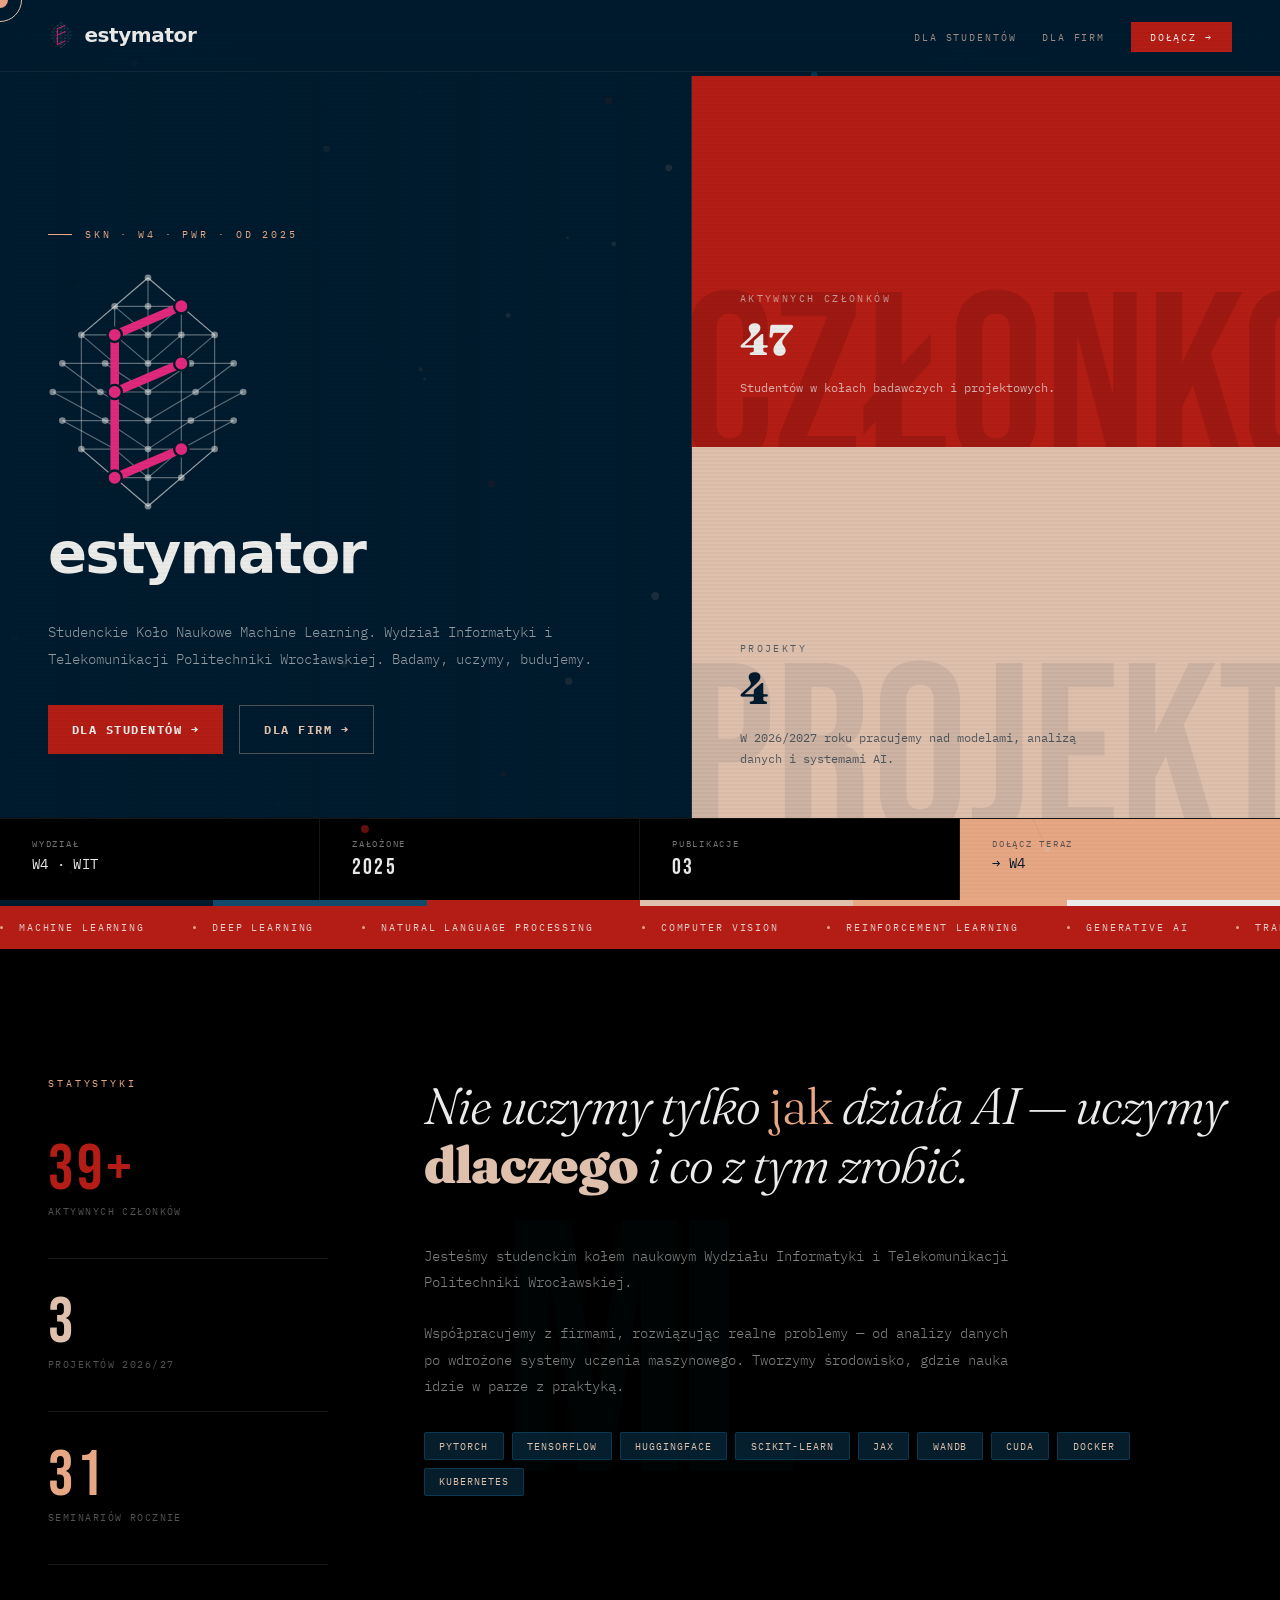
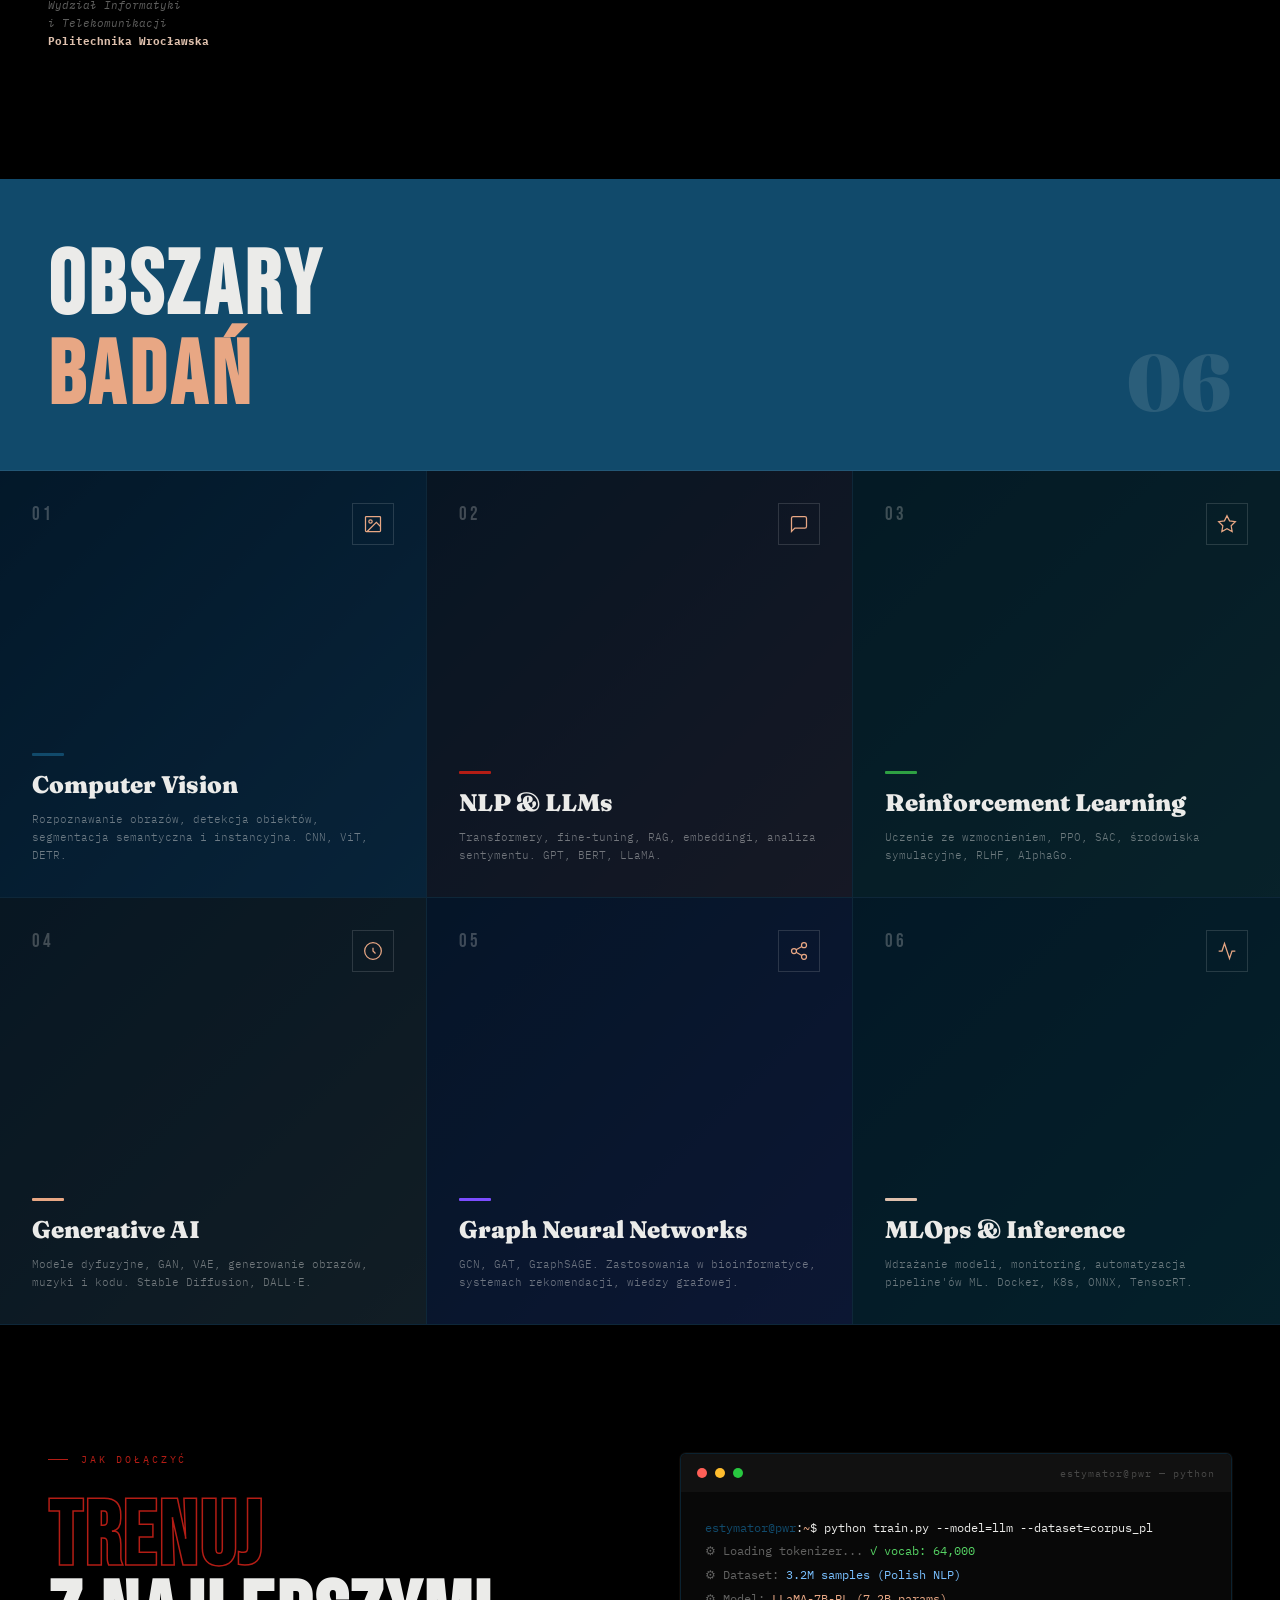
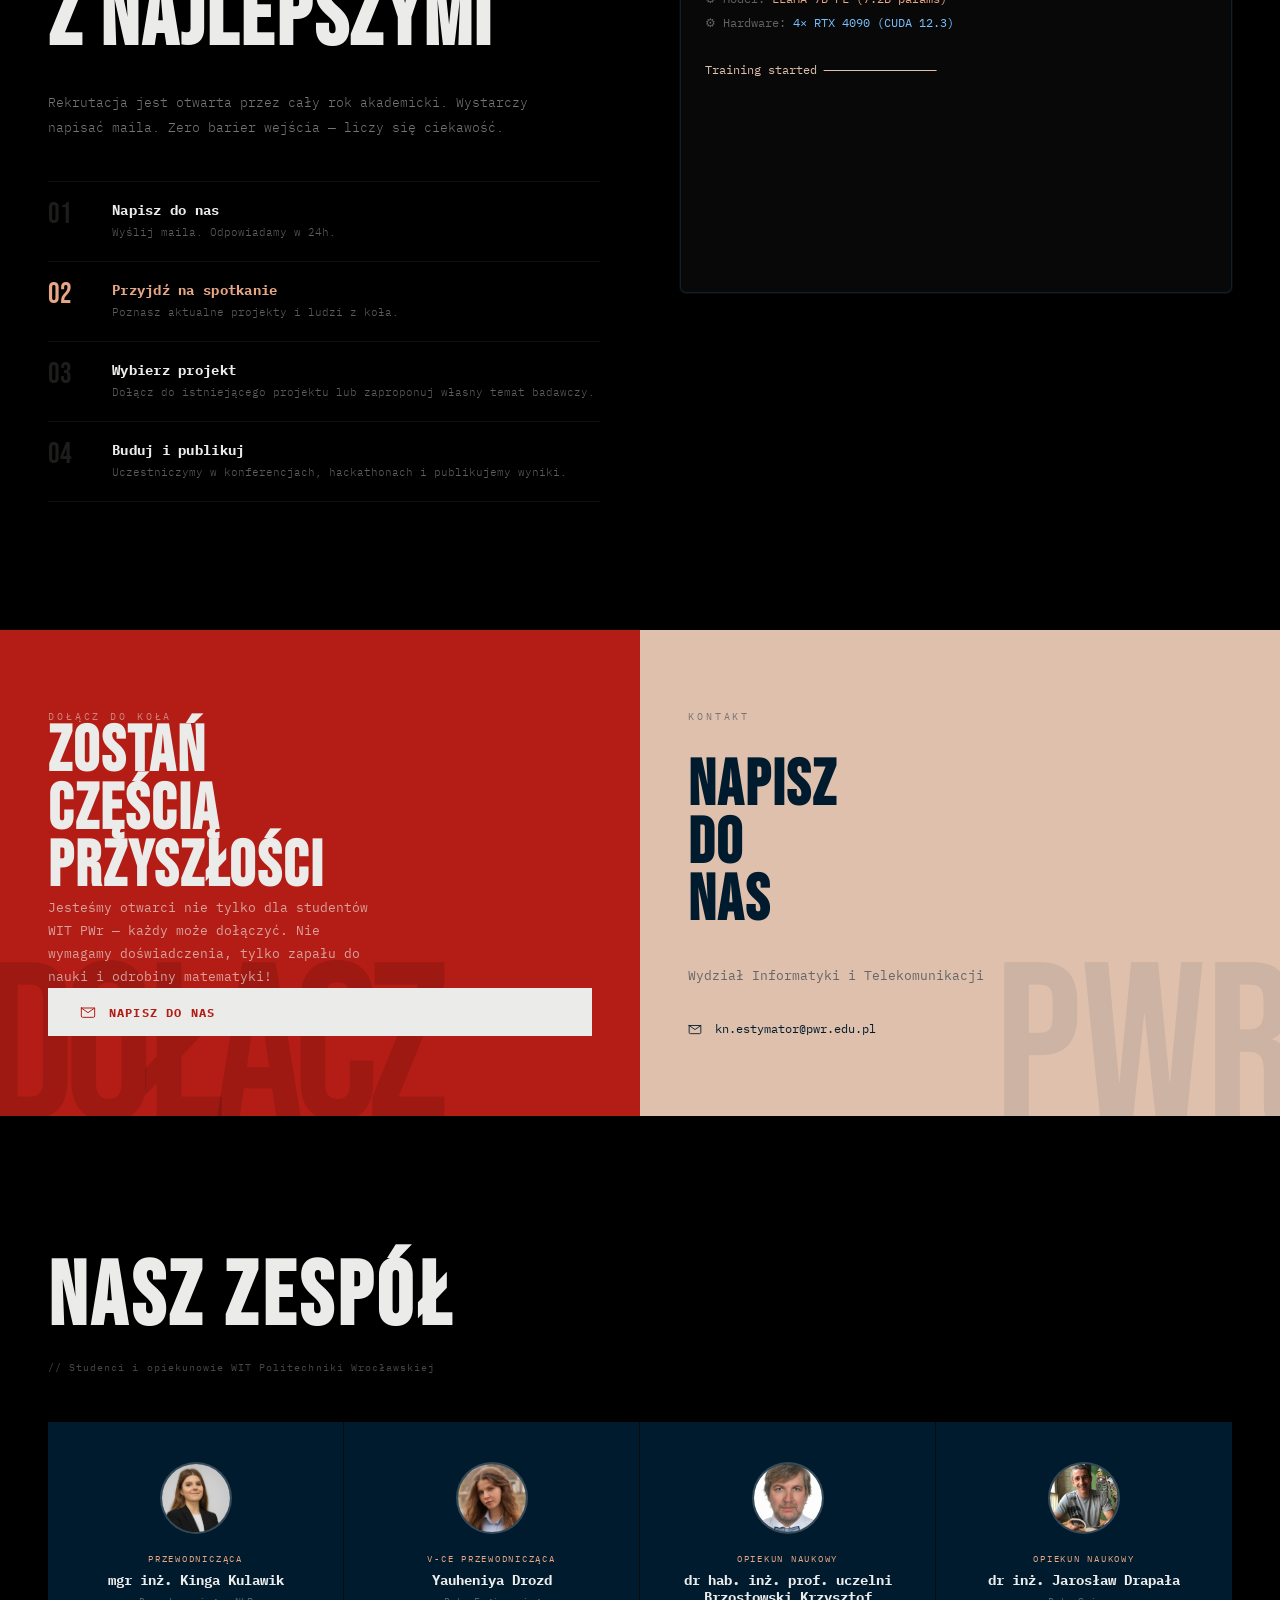
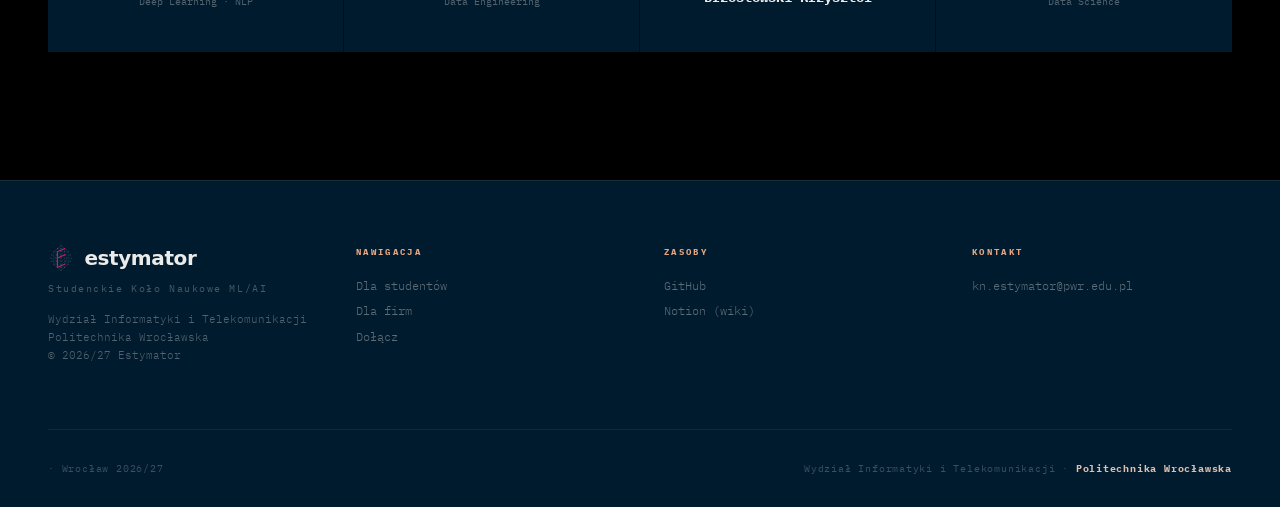
==== commit 42265eb2: "pre upload 3 with photos" ====
--- a/index.html
+++ b/index.html
@@ -234,7 +234,8 @@
 .tcard:last-child { border-right:none; }
 .tcard-face { padding:2.5rem 1.5rem; display:flex; flex-direction:column; align-items:center; text-align:center; background:var(--O); transition:background .4s; flex:1; }
 .tcard:hover .tcard-face { background:var(--T); }
-.tavatar { width:72px; height:72px; border-radius:50%; border:2px solid rgba(232,167,132,.2); display:flex; align-items:center; justify-content:center; font-family:'Bebas Neue',sans-serif; font-size:1.5rem; letter-spacing:.05em; color:var(--W); margin-bottom:1.2rem; transition:border-color .3s; background:rgba(17,74,107,.5); }
+.tavatar { width:72px; height:72px; border-radius:50%; border:2px solid rgba(232,167,132,.2); overflow:hidden; margin-bottom:1.2rem; transition:border-color .3s; background:rgba(17,74,107,.5); }
+.tavatar img { width:100%; height:100%; object-fit:cover; display:block; }
 .tcard:hover .tavatar { border-color:var(--G); }
 .trole { font-size:.55rem; letter-spacing:.2em; text-transform:uppercase; color:var(--G); margin-bottom:.4rem; }
 .tname { font-size:.9rem; font-weight:700; margin-bottom:.4rem; line-height:1.2; }
@@ -525,10 +526,10 @@
     <p class="team-sub">// Studenci i opiekunowie WIT Politechniki Wrocławskiej</p>
   </div>
   <div class="team-grid rv-stagger">
-    <div class="tcard"><div class="tcard-face"><div class="tavatar">KK</div><div class="trole">Przewodnicząca</div><div class="tname">mgr inż. Kinga Kulawik</div><div class="tfield">Deep Learning · NLP</div></div><div class="tcard-hover-bar"></div></div>
-    <div class="tcard"><div class="tcard-face"><div class="tavatar">YD</div><div class="trole">V-ce Przewodnicząca</div><div class="tname">Yauheniya Drozd</div><div class="tfield">Data Engineering </div></div><div class="tcard-hover-bar"></div></div>
-    <div class="tcard"><div class="tcard-face"><div class="tavatar">KB</div><div class="trole">Opiekun naukowy</div><div class="tname">dr hab. inż. prof. uczelni Brzostowski Krzysztof</div></div><div class="tcard-hover-bar"></div></div>
-    <div class="tcard"><div class="tcard-face"><div class="tavatar">JD</div><div class="trole">Opiekun naukowy</div><div class="tname">dr inż. Jarosław Drapała</div><div class="tfield">Data Science</div></div><div class="tcard-hover-bar"></div></div>
+    <div class="tcard"><div class="tcard-face"><div class="tavatar"><img src="photos/kinga_kulawik.PNG" alt="Kinga Kulawik"></div><div class="trole">Przewodnicząca</div><div class="tname">mgr inż. Kinga Kulawik</div><div class="tfield">Deep Learning · NLP</div></div><div class="tcard-hover-bar"></div></div>
+    <div class="tcard"><div class="tcard-face"><div class="tavatar"><img src="photos/drozd.PNG" alt="Yauheniya Drozd"></div><div class="trole">V-ce Przewodnicząca</div><div class="tname">Yauheniya Drozd</div><div class="tfield">Data Engineering </div></div><div class="tcard-hover-bar"></div></div>
+    <div class="tcard"><div class="tcard-face"><div class="tavatar"><img src="photos/krzysztof_brzostowski.jpg" alt="Brzostowski Krzysztof"></div><div class="trole">Opiekun naukowy</div><div class="tname">dr hab. inż. prof. uczelni Brzostowski Krzysztof</div></div><div class="tcard-hover-bar"></div></div>
+    <div class="tcard"><div class="tcard-face"><div class="tavatar"><img src="photos/jaroslaw_drapala.jpg" alt="Jarosław Drapała"></div><div class="trole">Opiekun naukowy</div><div class="tname">dr inż. Jarosław Drapała</div><div class="tfield">Data Science</div></div><div class="tcard-hover-bar"></div></div>
   </div>
 </section>
 
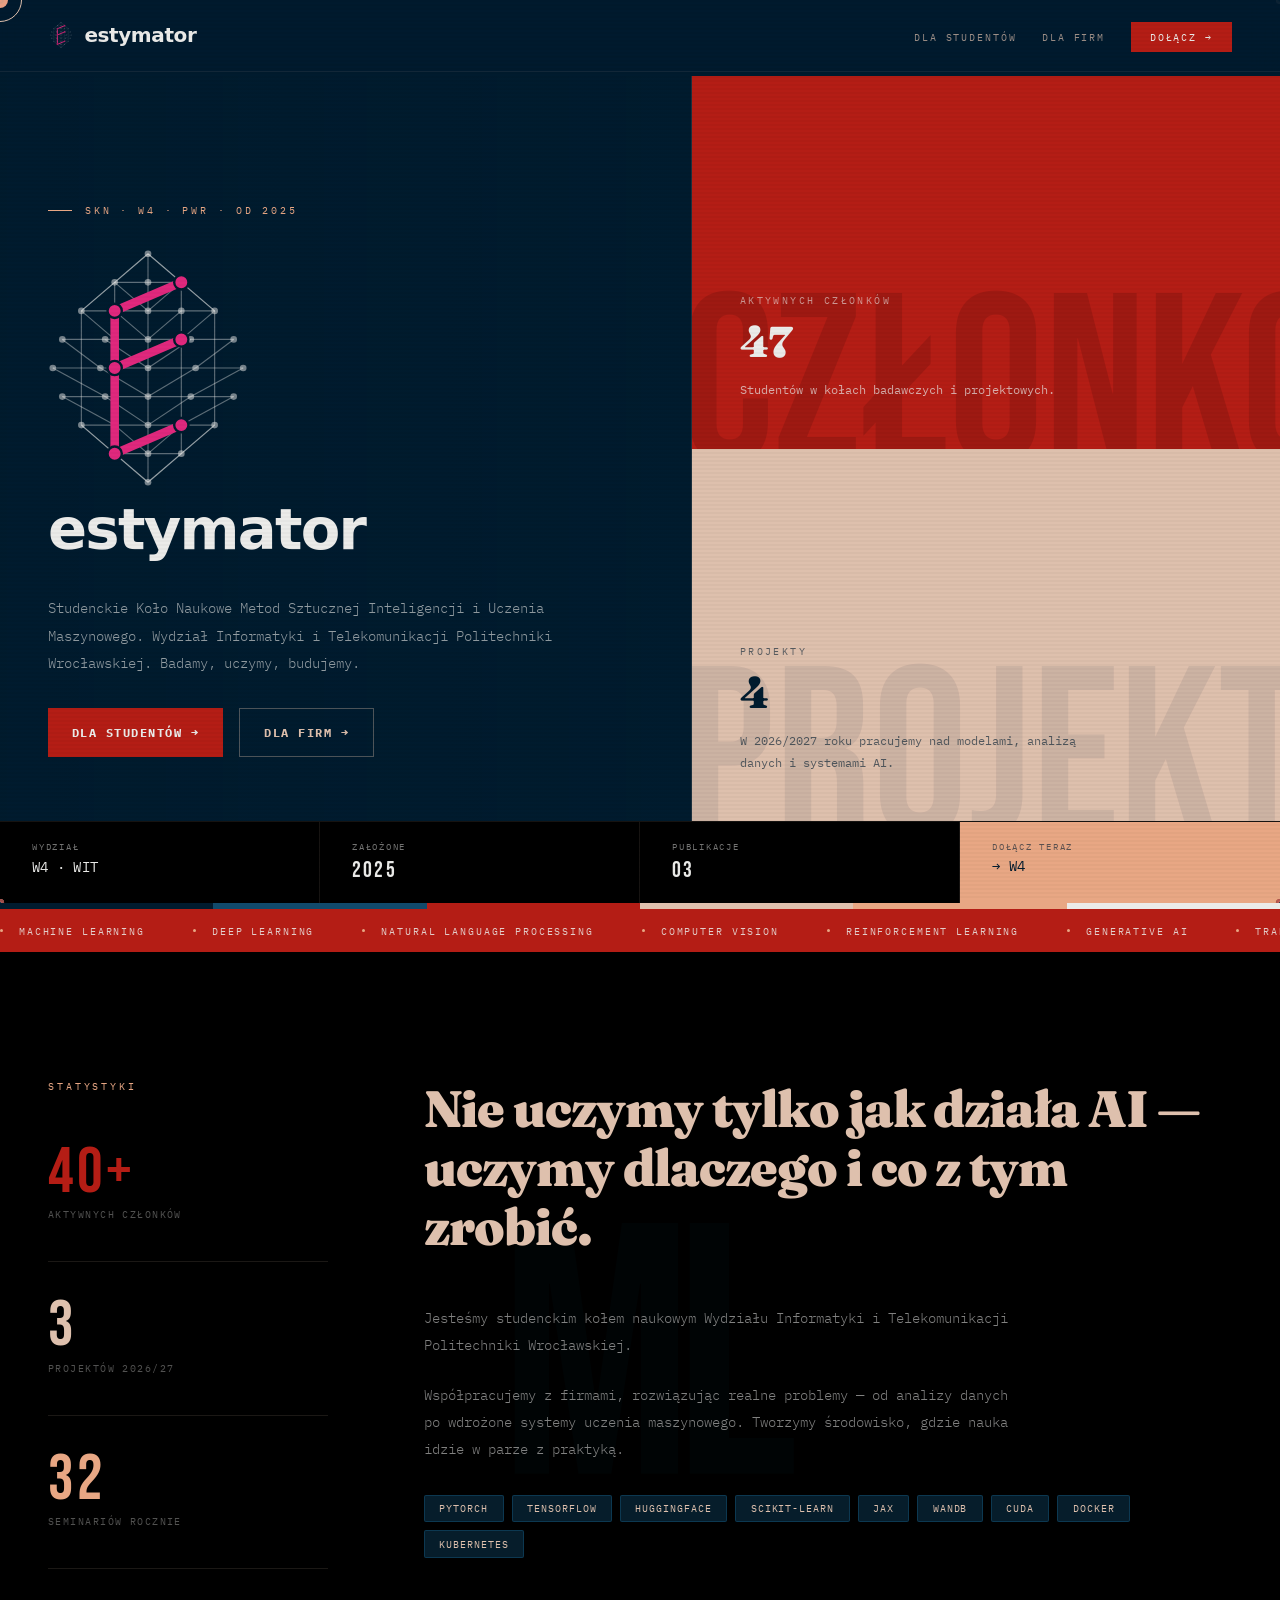
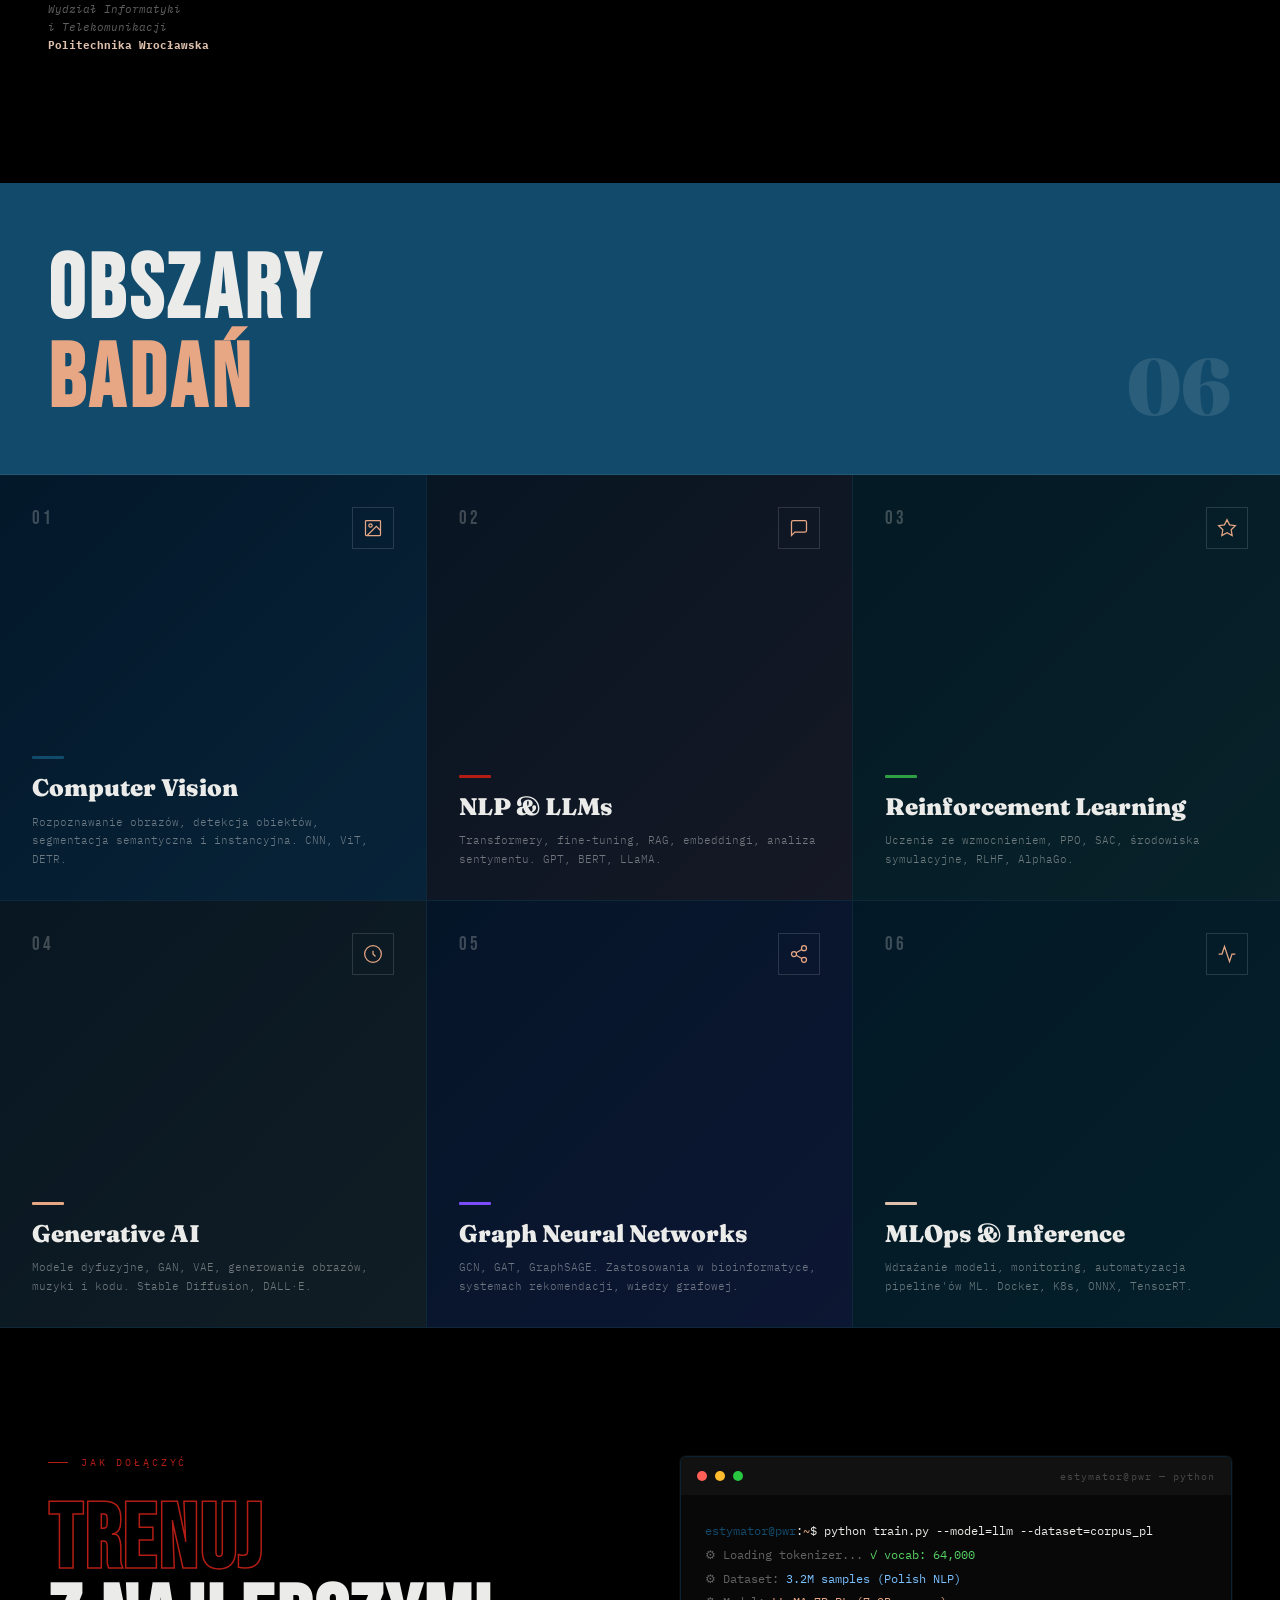
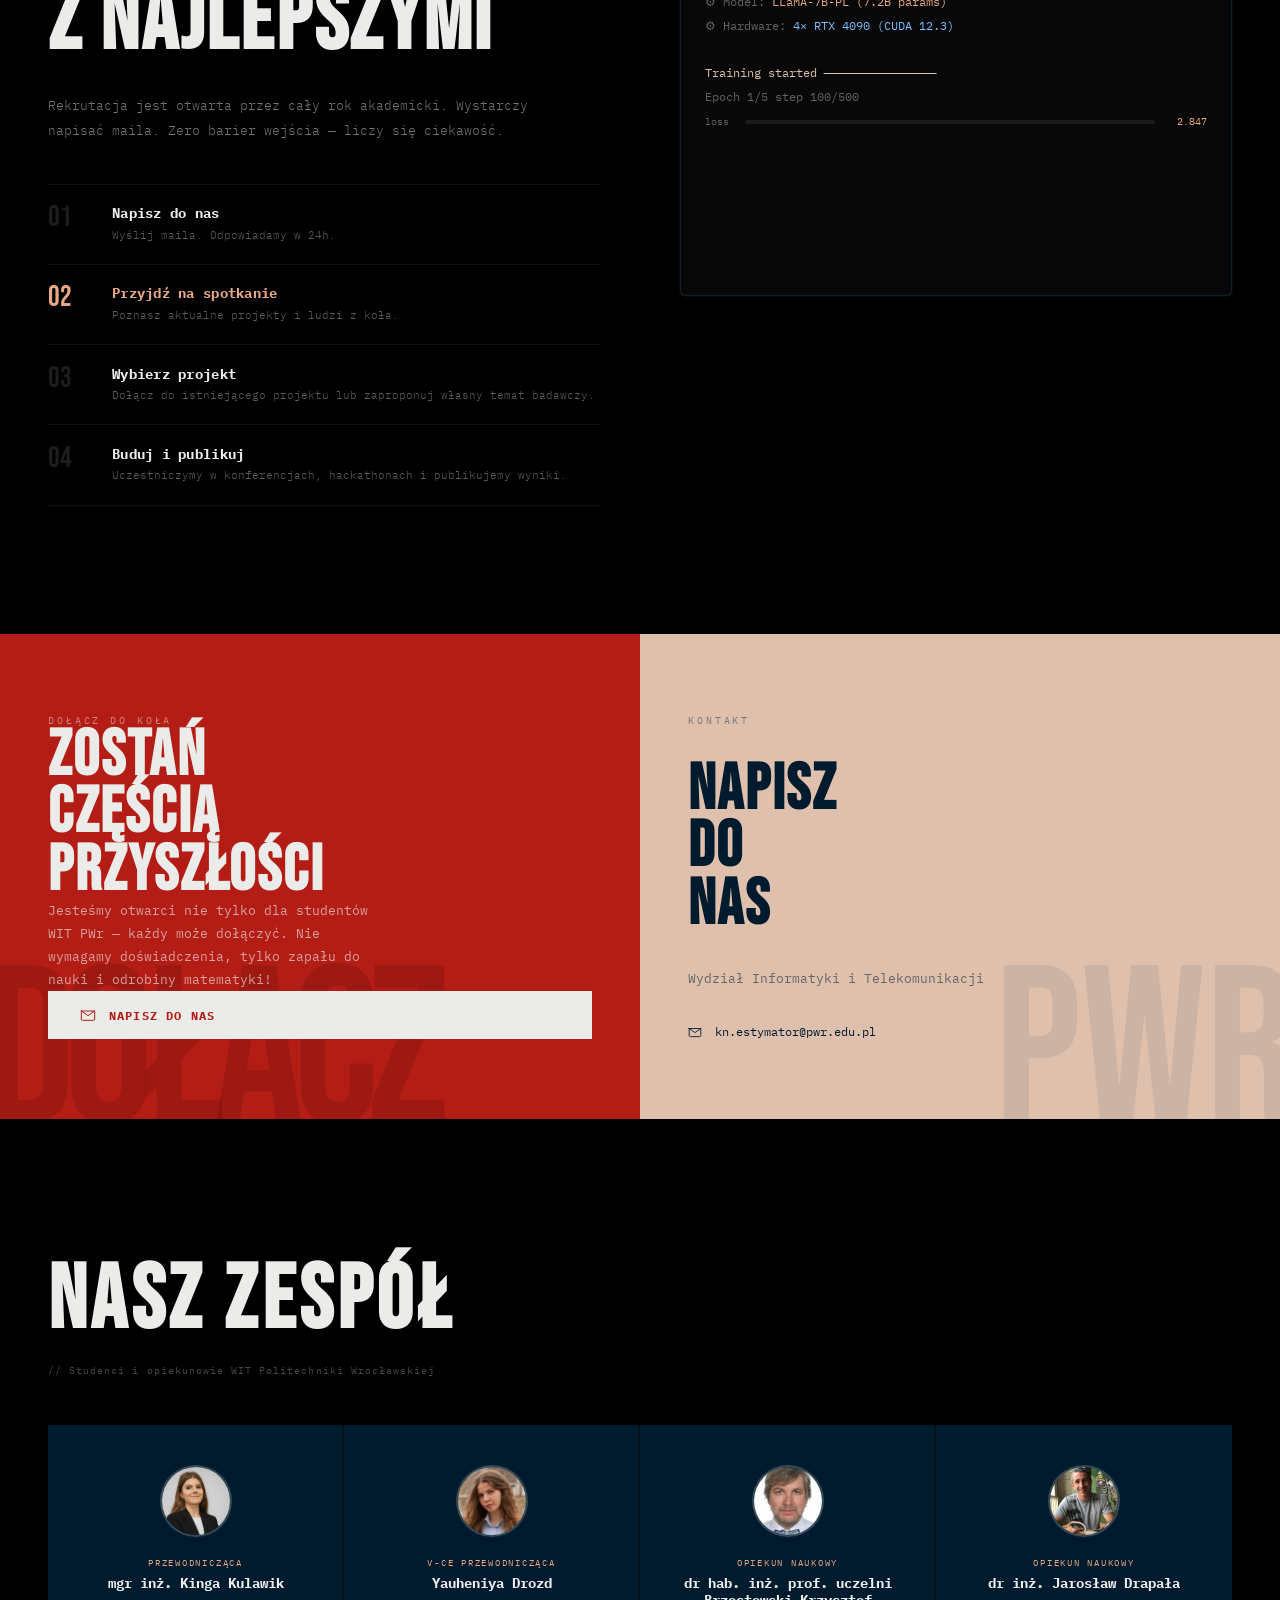
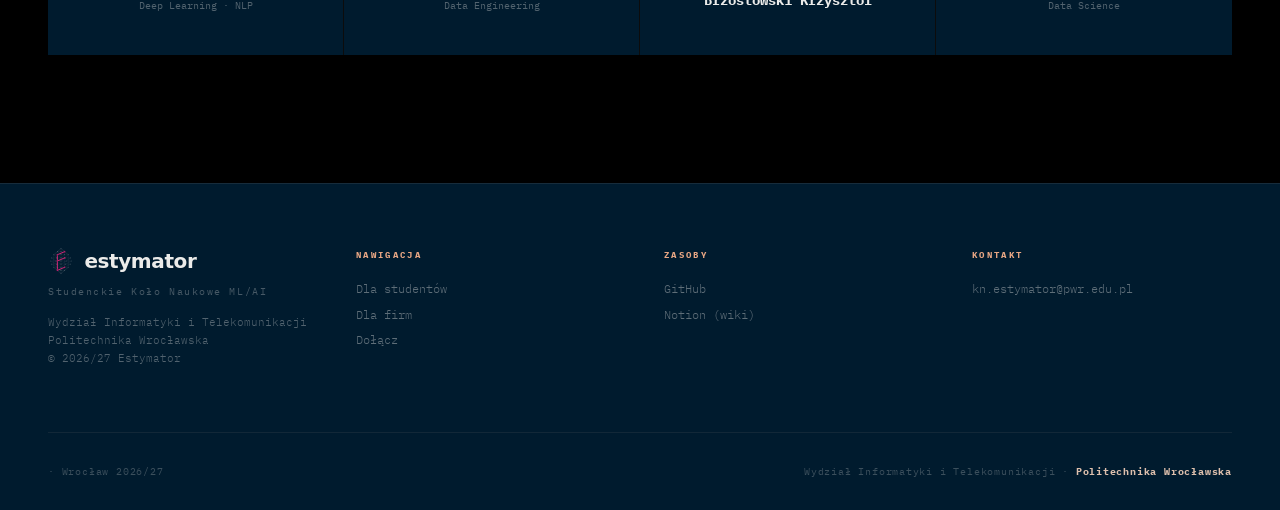
==== commit c7571186: "pre upload 4" ====
--- a/index.html
+++ b/index.html
@@ -4,7 +4,7 @@
 <meta charset="UTF-8">
 <meta name="viewport" content="width=device-width, initial-scale=1.0">
 <title>Estymator · SKN · Politechnika Wrocławska</title>
-<meta name="description" content="Estymator — Studenckie Koło Naukowe Machine Learning przy Wydziale Informatyki i Telekomunikacji Politechniki Wrocławskiej. Współpracujemy z firmami, rozwiązując realne problemy ML/AI.">
+<meta name="description" content="Estymator — Studenckie Koło Naukowe Metod Sztucznej Inteligencji i Uczenia Maszynowego przy Wydziale Informatyki i Telekomunikacji Politechniki Wrocławskiej. Współpracujemy z firmami, rozwiązując realne problemy ML/AI.">
 <link rel="icon" type="image/svg+xml" href="favicon.svg">
 <link rel="preconnect" href="https://fonts.googleapis.com">
 <link rel="preconnect" href="https://fonts.gstatic.com" crossorigin>
@@ -337,7 +337,7 @@
   <div class="hero-copy">
     <div class="kicker">SKN · W4 · PWr · od 2025</div>
     <h1 class="hero-logo">estymator</h1>
-    <p class="lead">Studenckie Koło Naukowe Machine Learning. Wydział Informatyki i Telekomunikacji Politechniki Wrocławskiej. Badamy, uczymy, budujemy.</p>
+    <p class="lead">Studenckie Koło Naukowe Metod Sztucznej Inteligencji i Uczenia Maszynowego. Wydział Informatyki i Telekomunikacji Politechniki Wrocławskiej. Badamy, uczymy, budujemy.</p>
     <div class="hero-actions">
       <a href="studenci.html" class="btn primary">Dla studentów →</a>
       <a href="firmy.html" class="btn ghost">Dla firm →</a>
@@ -420,7 +420,7 @@
       <div class="m-pwr">Wydział Informatyki<br>i Telekomunikacji<br><strong>Politechnika Wrocławska</strong></div>
     </div>
     <div class="m-body rv">
-      <blockquote class="m-quote">Nie uczymy tylko <em>jak</em> działa AI — uczymy <strong>dlaczego</strong> i co z tym zrobić.</blockquote>
+      <blockquote class="m-quote"><strong>Nie uczymy tylko jak działa AI — uczymy dlaczego i co z tym zrobić.</strong></blockquote>
       <p class="m-para">Jesteśmy studenckim kołem naukowym Wydziału Informatyki i Telekomunikacji Politechniki Wrocławskiej.</p>
       <p class="m-para">Współpracujemy z firmami, rozwiązując realne problemy — od analizy danych po wdrożone systemy uczenia maszynowego. Tworzymy środowisko, gdzie nauka idzie w parze z praktyką.</p>
       <div class="m-chips">
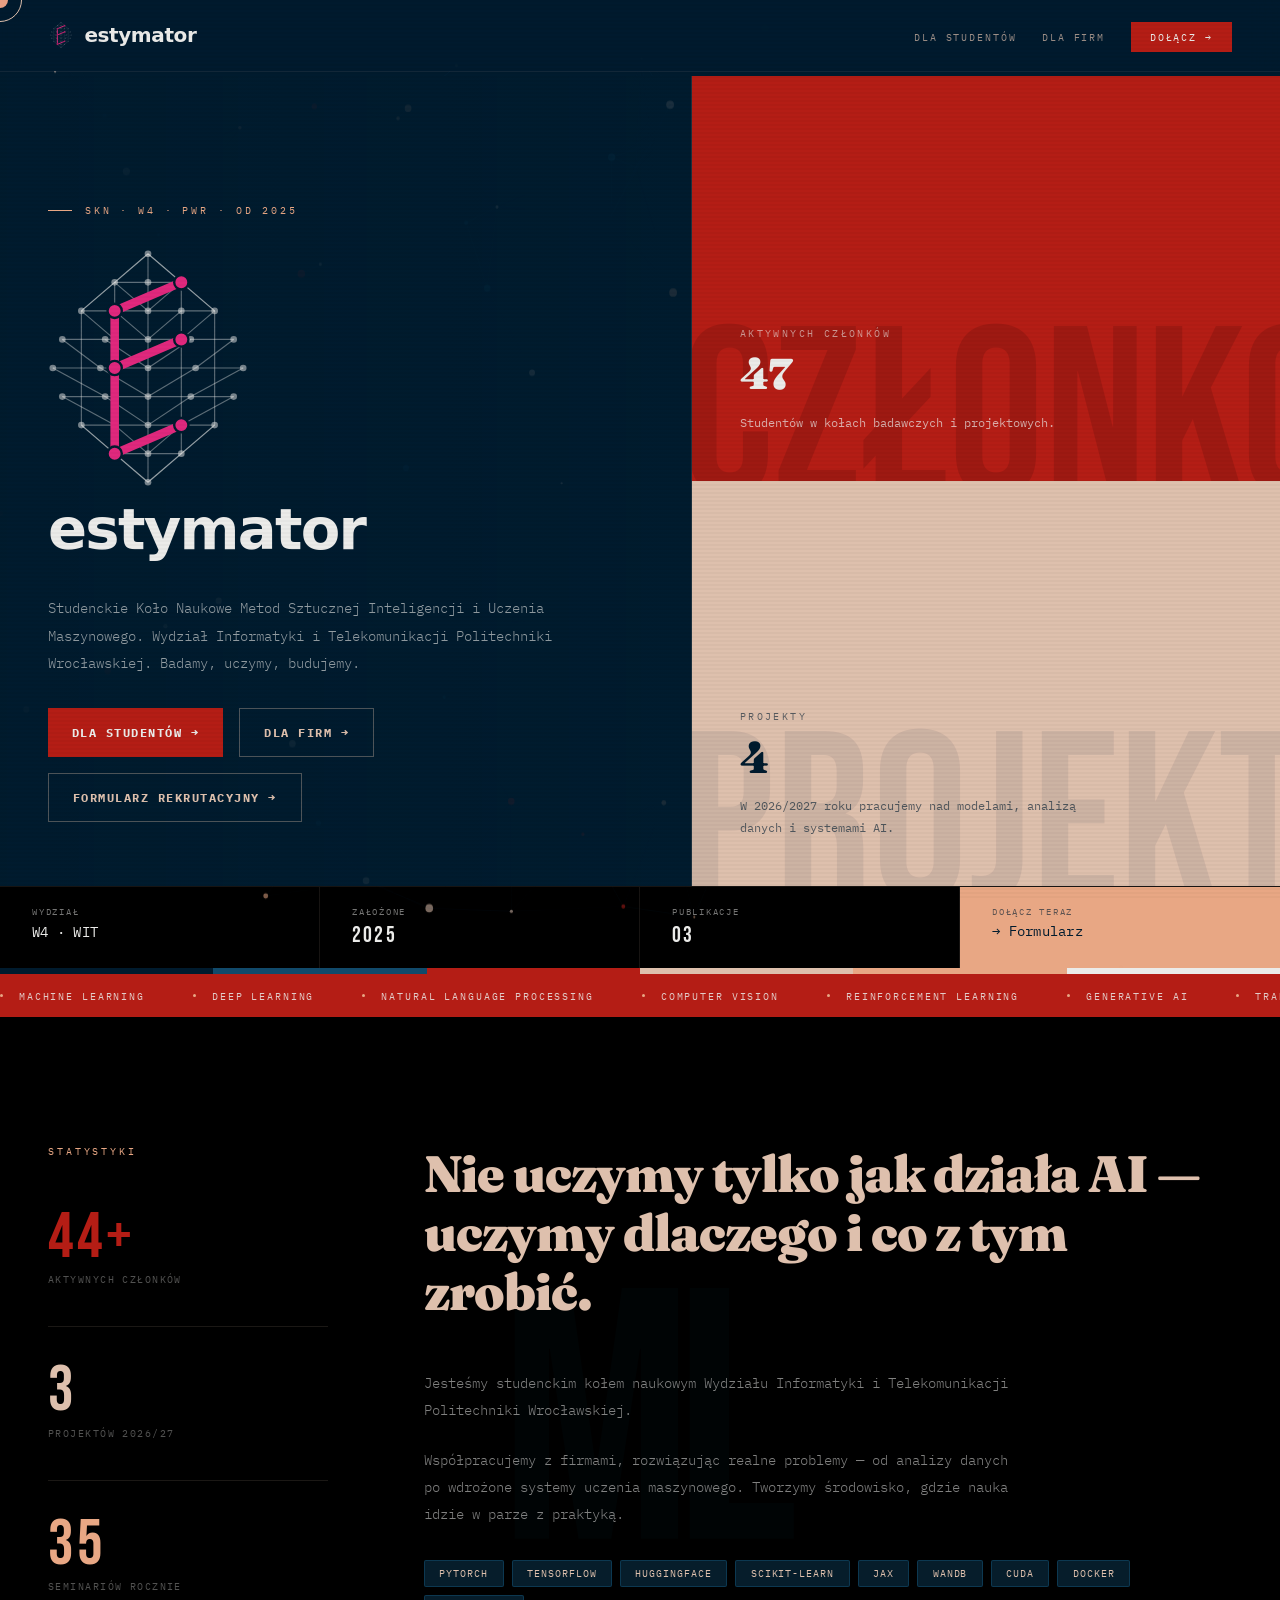
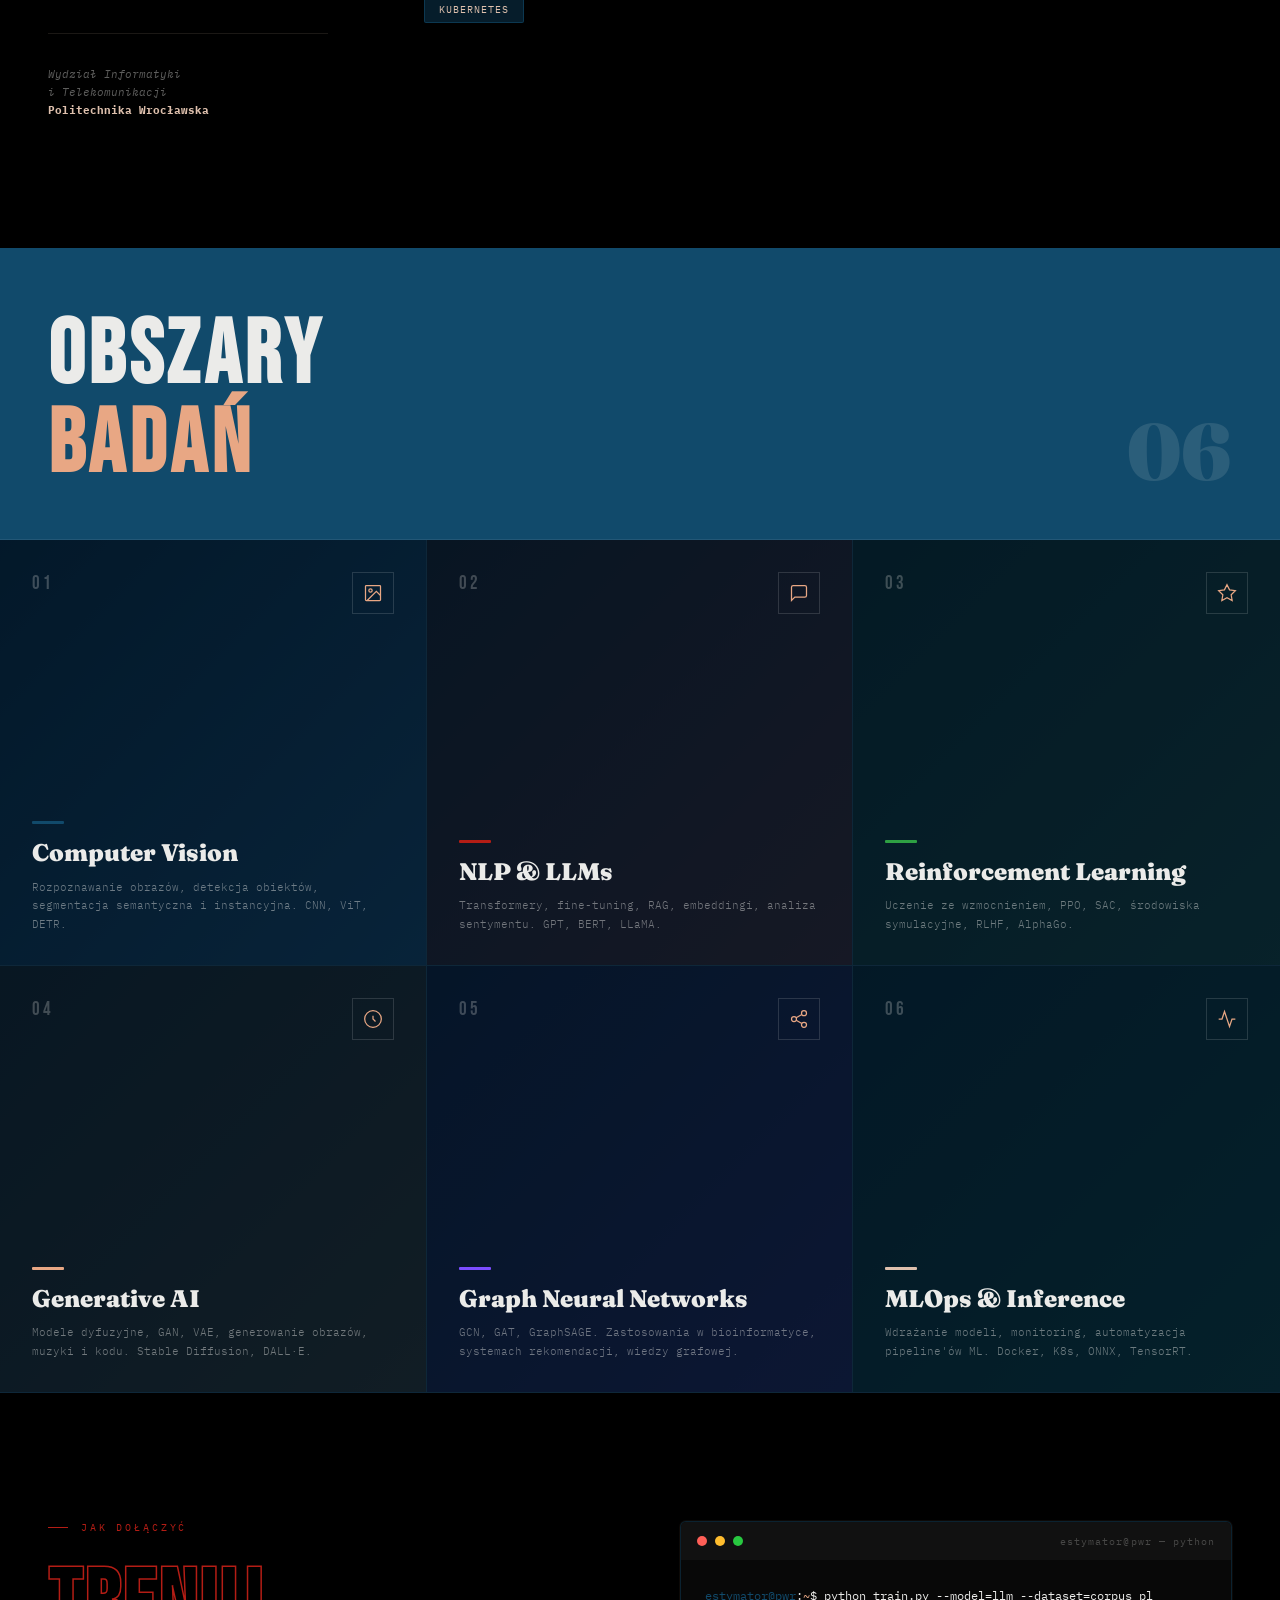
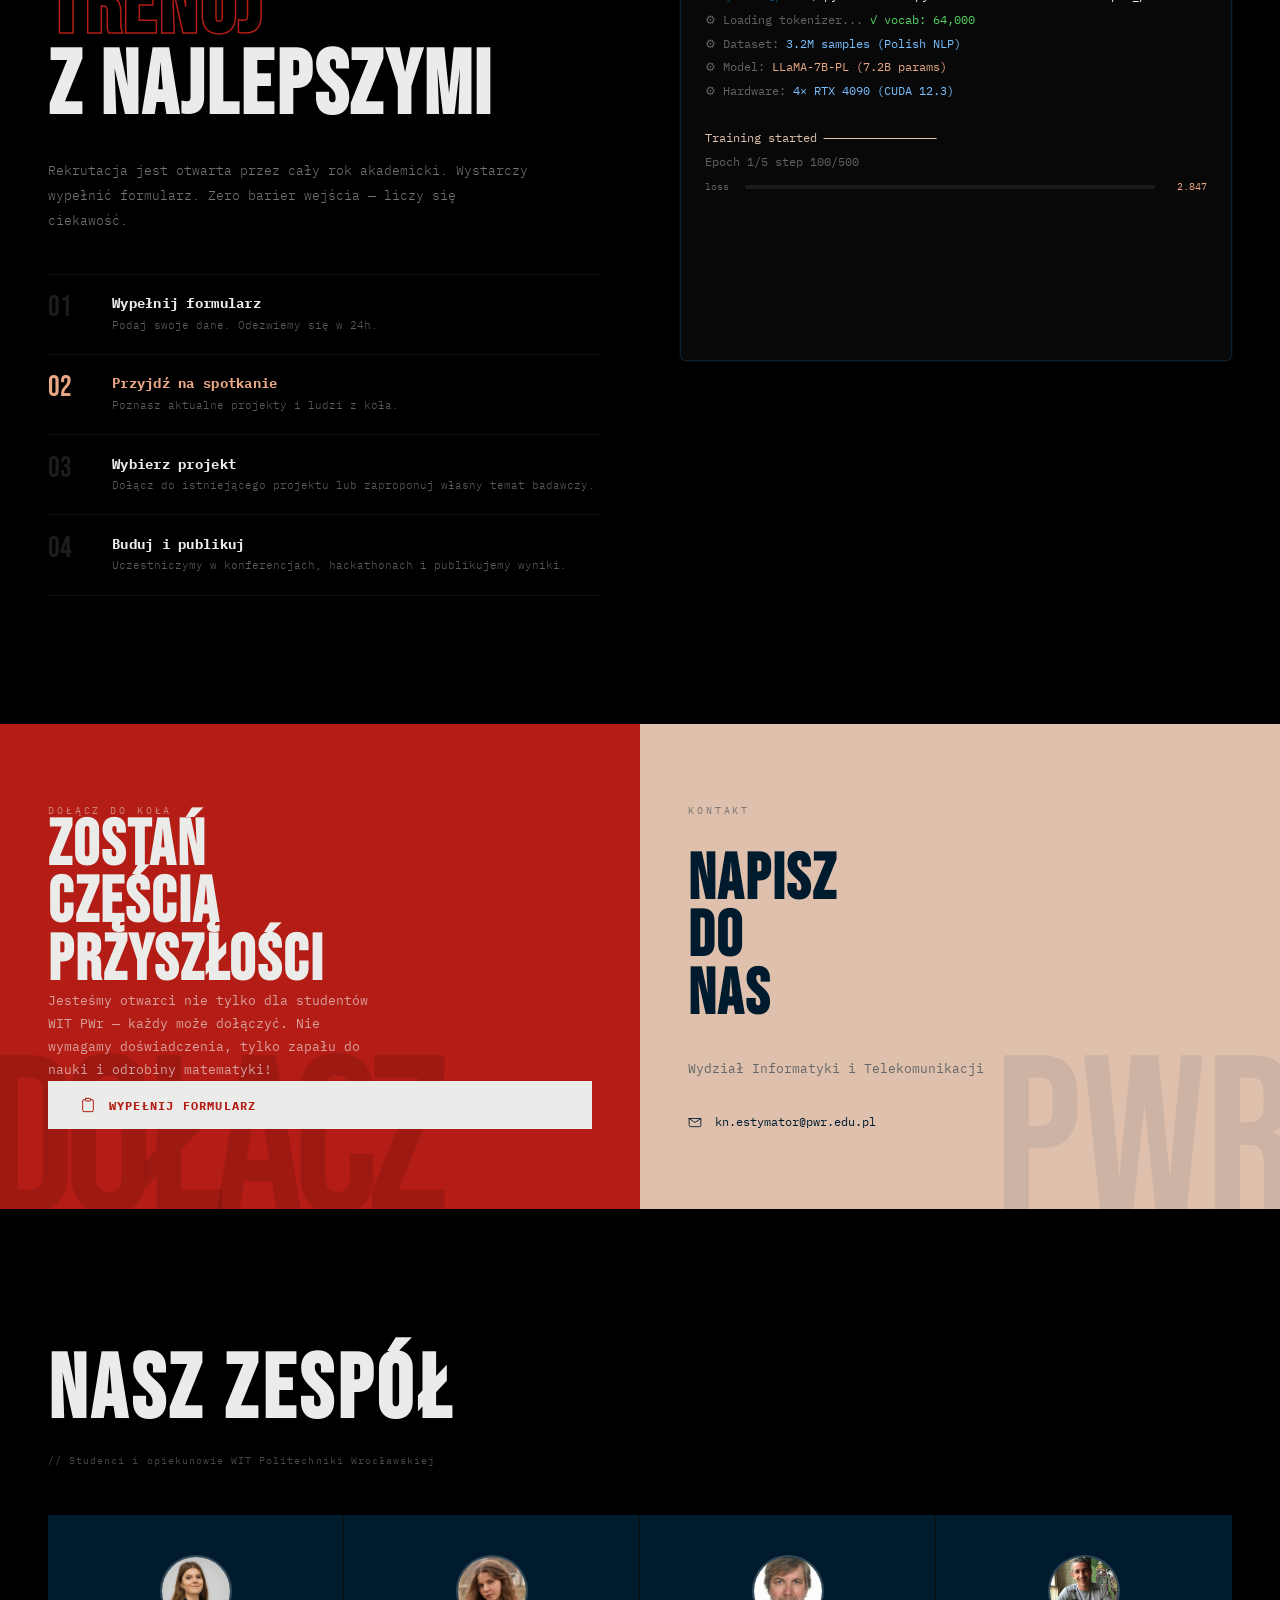
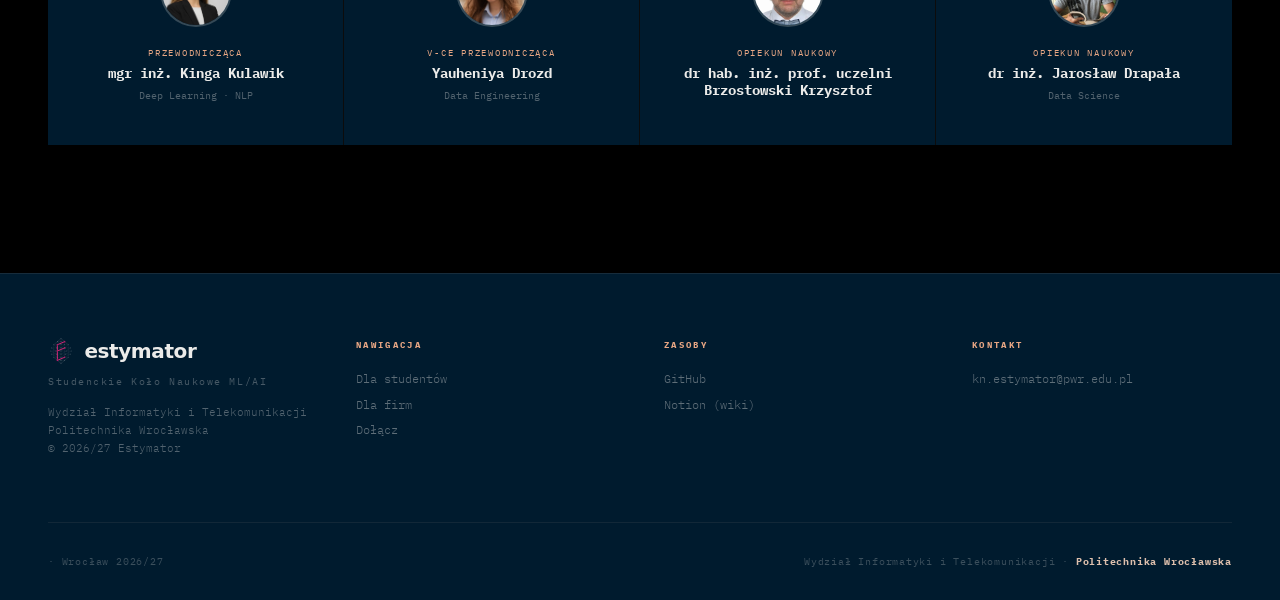
==== commit e1237538: "added formularz rekrutacyjny" ====
--- a/index.html
+++ b/index.html
@@ -327,7 +327,7 @@
   <ul class="nlinks">
     <li><a href="studenci.html">Dla studentów</a></li>
     <li><a href="firmy.html">Dla firm</a></li>
-    <li><a href="#join" class="ncta">Dołącz →</a></li>
+    <li><a href="https://docs.google.com/forms/d/e/1FAIpQLScWszA3sUFTpTJ8m1Yojr_PnwodAa9qoFcnlEubNC58_4QOOA/viewform?usp=dialog" class="ncta" target="_blank" rel="noopener">Dołącz →</a></li>
   </ul>
 </nav>
 
@@ -341,6 +341,7 @@
     <div class="hero-actions">
       <a href="studenci.html" class="btn primary">Dla studentów →</a>
       <a href="firmy.html" class="btn ghost">Dla firm →</a>
+      <a href="https://docs.google.com/forms/d/e/1FAIpQLScWszA3sUFTpTJ8m1Yojr_PnwodAa9qoFcnlEubNC58_4QOOA/viewform?usp=dialog" class="btn ghost" target="_blank" rel="noopener">Formularz rekrutacyjny →</a>
     </div>
   </div>
   <div class="hero-panel">
@@ -368,10 +369,10 @@
       <div class="hbar-label">Publikacje</div>
       <div class="hbar-val">03</div>
     </div>
-    <div class="hbar-item">
+    <a href="https://docs.google.com/forms/d/e/1FAIpQLScWszA3sUFTpTJ8m1Yojr_PnwodAa9qoFcnlEubNC58_4QOOA/viewform?usp=dialog" class="hbar-item" target="_blank" rel="noopener" style="text-decoration:none">
       <div class="hbar-label">Dołącz teraz</div>
-      <div class="hbar-val hbar-mono">→ W4</div>
-    </div>
+      <div class="hbar-val hbar-mono">→ Formularz</div>
+    </a>
   </div>
 </section>
 
@@ -456,9 +457,9 @@
     <div class="tm-left rv2">
       <div class="tm-label">Jak dołączyć</div>
       <h2 class="tm-head"><span class="stroke">Trenuj</span><br>z najlepszymi</h2>
-      <p class="tm-para">Rekrutacja jest otwarta przez cały rok akademicki. Wystarczy napisać maila. Zero barier wejścia — liczy się ciekawość.</p>
+      <p class="tm-para">Rekrutacja jest otwarta przez cały rok akademicki. Wystarczy wypełnić formularz. Zero barier wejścia — liczy się ciekawość.</p>
       <div class="steps-join">
-        <div class="step active"><div class="step-num-small">01</div><div class="step-body"><div class="step-title2">Napisz do nas</div><div class="step-desc">Wyślij maila. Odpowiadamy w 24h.</div></div></div>
+        <a href="https://docs.google.com/forms/d/e/1FAIpQLScWszA3sUFTpTJ8m1Yojr_PnwodAa9qoFcnlEubNC58_4QOOA/viewform?usp=dialog" class="step active" target="_blank" rel="noopener" style="text-decoration:none"><div class="step-num-small">01</div><div class="step-body"><div class="step-title2">Wypełnij formularz</div><div class="step-desc">Podaj swoje dane. Odezwiemy się w 24h.</div></div></a>
         <div class="step"><div class="step-num-small">02</div><div class="step-body"><div class="step-title2">Przyjdź na spotkanie</div><div class="step-desc">Poznasz aktualne projekty i ludzi z koła.</div></div></div>
         <div class="step"><div class="step-num-small">03</div><div class="step-body"><div class="step-title2">Wybierz projekt</div><div class="step-desc">Dołącz do istniejącego projektu lub zaproponuj własny temat badawczy.</div></div></div>
         <div class="step"><div class="step-num-small">04</div><div class="step-body"><div class="step-title2">Buduj i publikuj</div><div class="step-desc">Uczestniczymy w konferencjach, hackathonach i publikujemy wyniki.</div></div></div>
@@ -501,9 +502,9 @@
     <div class="scl-label">Dołącz do koła</div>
     <h2 class="scl-h">Zostań<br>częścią<br>przyszłości</h2>
     <p class="scl-p">Jesteśmy otwarci nie tylko dla studentów WIT PWr — każdy może dołączyć. Nie wymagamy doświadczenia, tylko zapału do nauki i odrobiny matematyki!</p>
-    <a href="mailto:kn.estymator@pwr.edu.pl" class="scl-btn">
-      <svg viewBox="0 0 24 24"><path d="M22 6L12 13 2 6M2 6h20v12a2 2 0 01-2 2H4a2 2 0 01-2-2V6z" stroke-width="1.5" stroke-linecap="round" stroke-linejoin="round"/></svg>
-      Napisz do nas
+    <a href="https://docs.google.com/forms/d/e/1FAIpQLScWszA3sUFTpTJ8m1Yojr_PnwodAa9qoFcnlEubNC58_4QOOA/viewform?usp=dialog" class="scl-btn" target="_blank" rel="noopener">
+      <svg viewBox="0 0 24 24"><path d="M16 4h2a2 2 0 01 2 2v14a2 2 0 01-2 2H6a2 2 0 01-2-2V6a2 2 0 01 2-2h2" stroke-width="1.5" stroke-linecap="round" stroke-linejoin="round"/><rect x="8" y="2" width="8" height="4" rx="1" ry="1" stroke-width="1.5" stroke-linecap="round" stroke-linejoin="round"/></svg>
+      Wypełnij formularz
     </a>
   </div>
   <div class="sc-right">
@@ -545,7 +546,7 @@
       <h4>Nawigacja</h4>
       <a href="studenci.html">Dla studentów</a>
       <a href="firmy.html">Dla firm</a>
-      <a href="#join">Dołącz</a>
+      <a href="https://docs.google.com/forms/d/e/1FAIpQLScWszA3sUFTpTJ8m1Yojr_PnwodAa9qoFcnlEubNC58_4QOOA/viewform?usp=dialog" target="_blank" rel="noopener">Dołącz</a>
     </div>
     <div class="foot-col">
       <h4>Zasoby</h4>
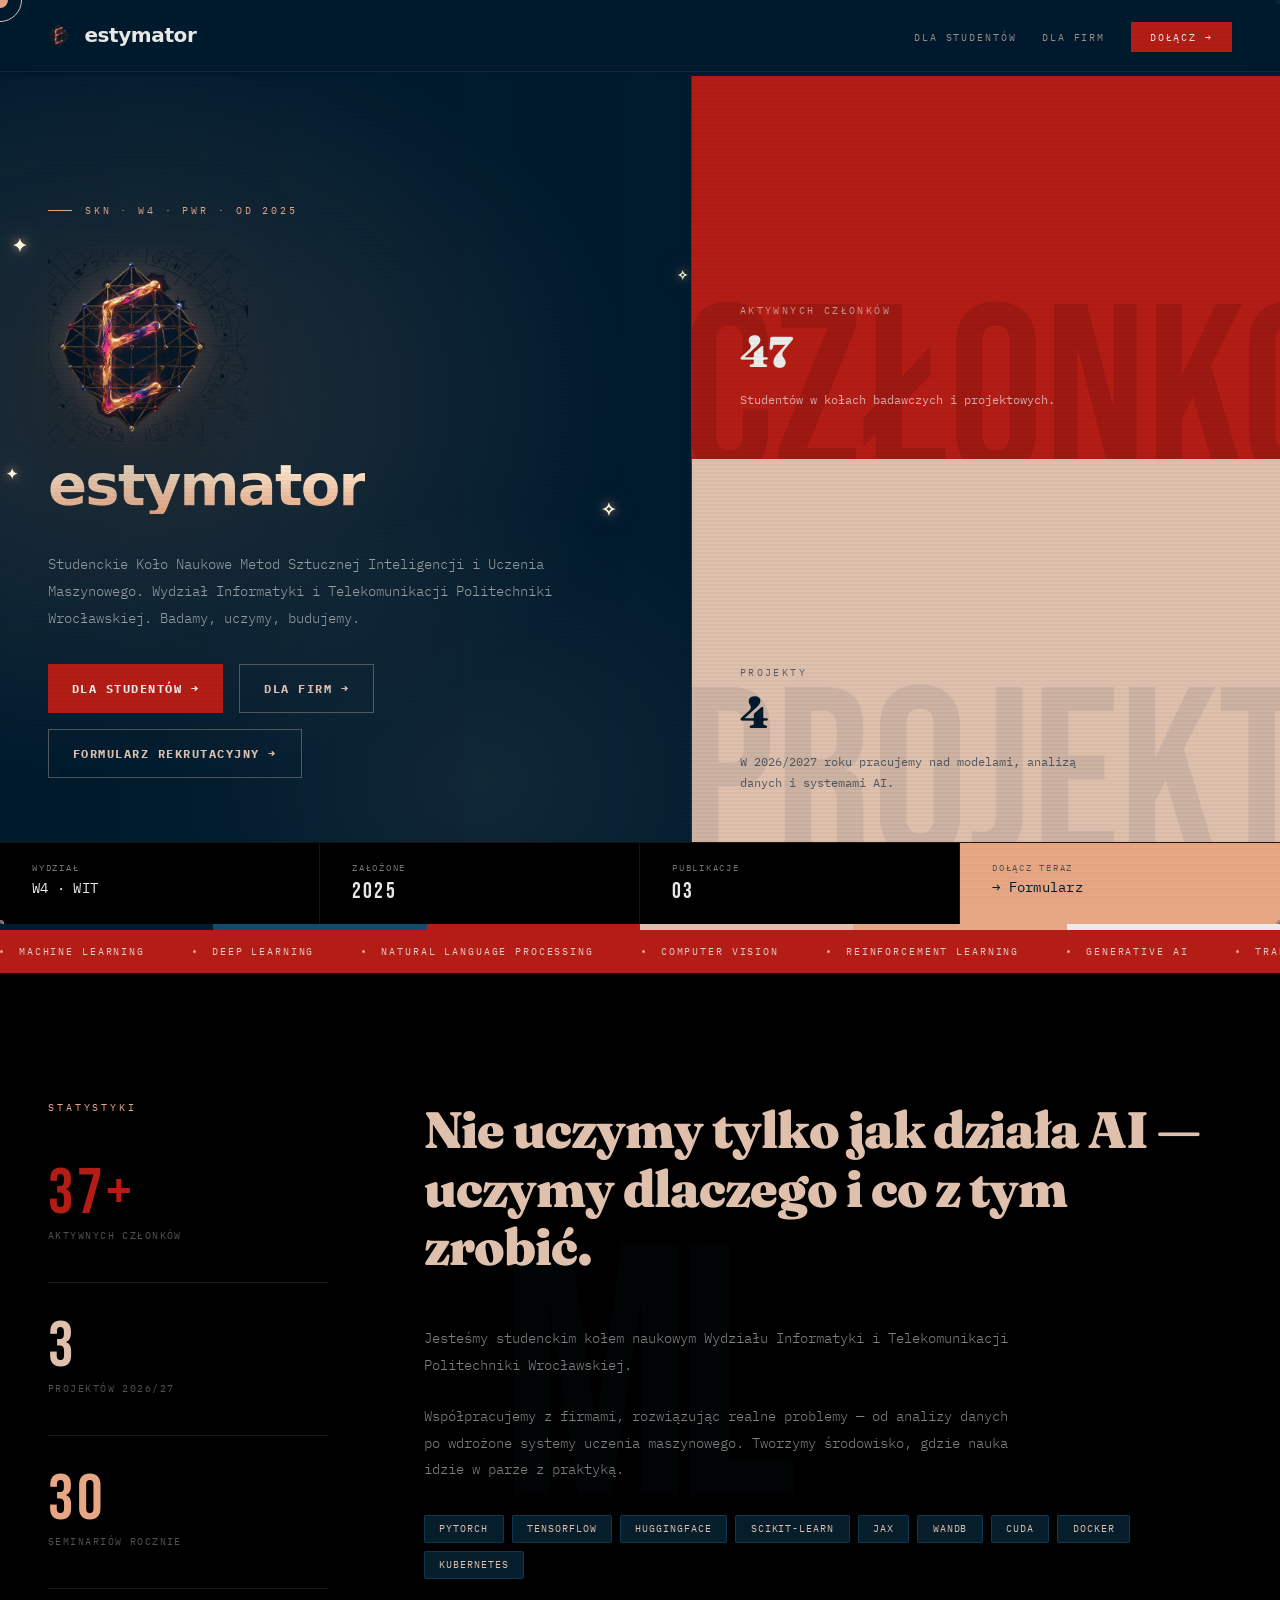
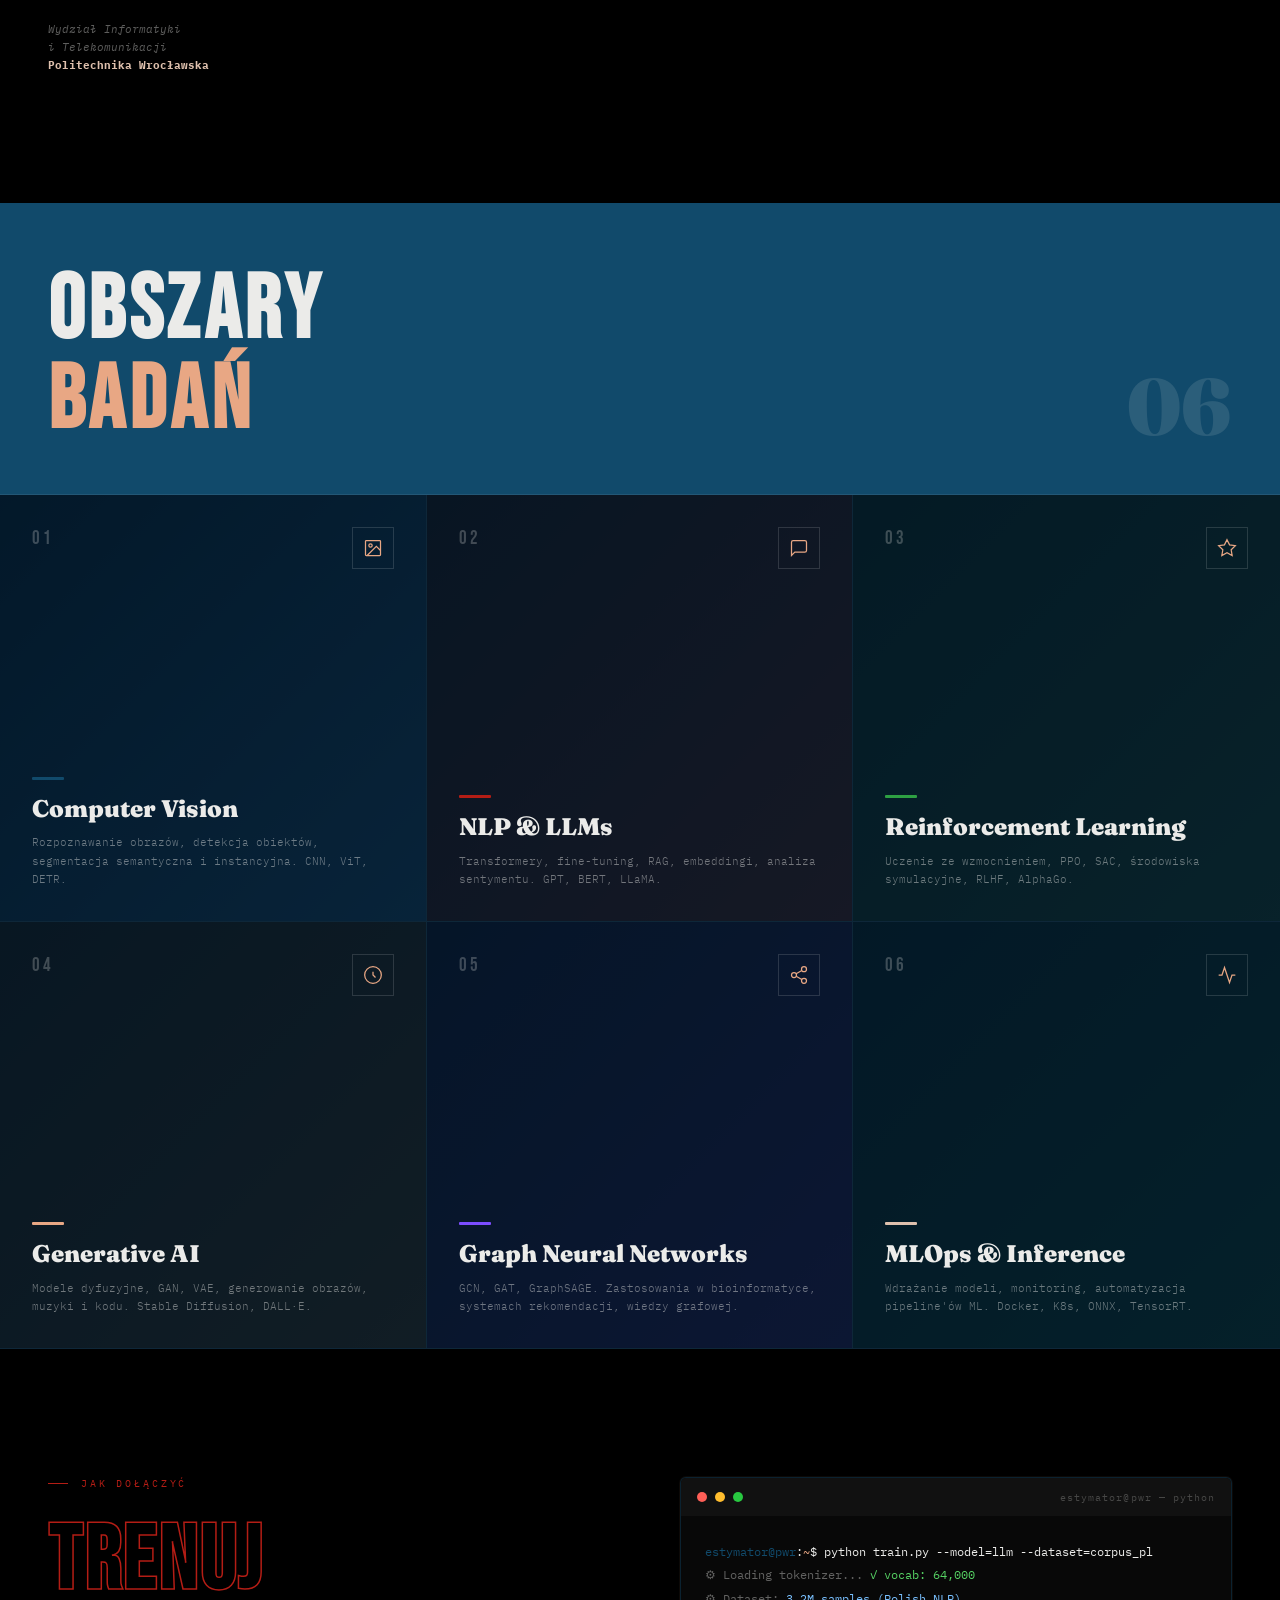
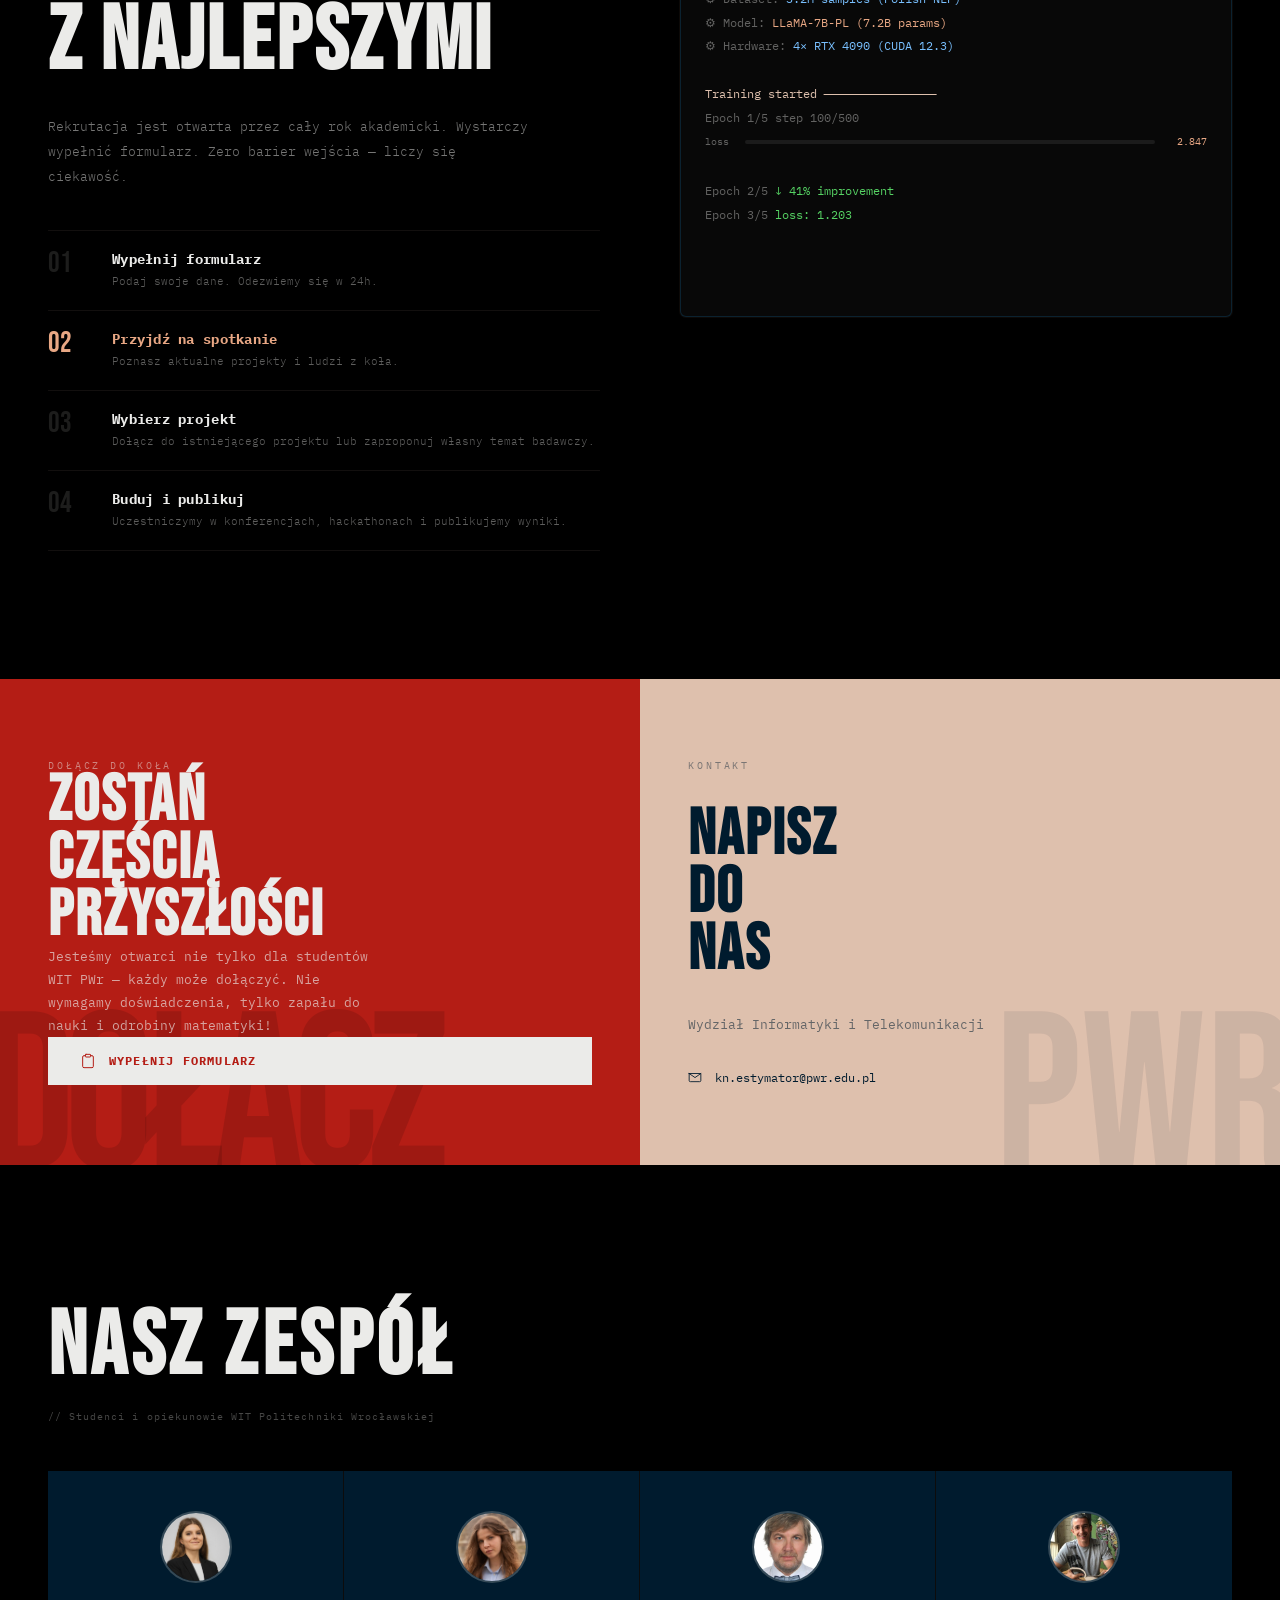
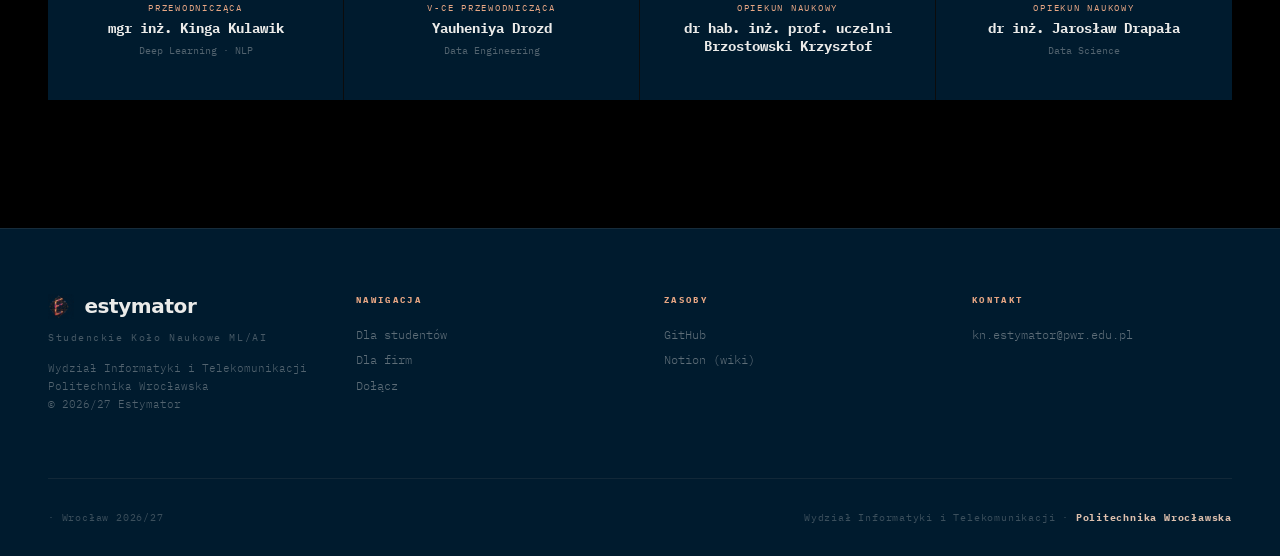
==== commit a44a1f47: "logo upload" ====
--- a/index.html
+++ b/index.html
@@ -5,7 +5,7 @@
 <meta name="viewport" content="width=device-width, initial-scale=1.0">
 <title>Estymator · SKN · Politechnika Wrocławska</title>
 <meta name="description" content="Estymator — Studenckie Koło Naukowe Metod Sztucznej Inteligencji i Uczenia Maszynowego przy Wydziale Informatyki i Telekomunikacji Politechniki Wrocławskiej. Współpracujemy z firmami, rozwiązując realne problemy ML/AI.">
-<link rel="icon" type="image/svg+xml" href="favicon.svg">
+<link rel="icon" type="image/png" href="favicon.png">
 <link rel="preconnect" href="https://fonts.googleapis.com">
 <link rel="preconnect" href="https://fonts.gstatic.com" crossorigin>
 <link href="https://fonts.googleapis.com/css2?family=Bebas+Neue&family=IBM+Plex+Mono:ital,wght@0,300;0,400;0,700;1,300&family=Fraunces:ital,opsz,wght@0,9..144,300;0,9..144,900;1,9..144,300;1,9..144,900&display=swap" rel="stylesheet">
@@ -22,12 +22,52 @@
 .hero-copy { grid-column:1; grid-row:1; }
 .hero-logo {
   display: flex; flex-direction: column; align-items: flex-start; gap: .9rem;
-}
-.hero-logo .nlogo-mark { width: 200px; height: 238px; }
+  will-change: transform;
+  position: relative;
+}
+.hero-logo .nlogo-mark {
+  width: 200px; height: auto;
+  animation: logo-float 6s ease-in-out infinite, logo-glow 4s ease-in-out infinite;
+  filter: drop-shadow(0 0 18px rgba(232,167,132,.28)) drop-shadow(0 30px 60px rgba(0,0,0,.55));
+}
+@keyframes logo-float {
+  0%, 100% { transform: translateY(0) rotate(0deg) scale(1); }
+  50%      { transform: translateY(-14px) rotate(-1.5deg) scale(1.04); }
+}
+@keyframes logo-glow {
+  0%, 100% { filter: drop-shadow(0 0 14px rgba(232,167,132,.16)) drop-shadow(0 30px 60px rgba(0,0,0,.55)); }
+  50%      { filter: drop-shadow(0 0 32px rgba(232,167,132,.55)) drop-shadow(0 0 70px rgba(232,167,132,.28)) drop-shadow(0 30px 60px rgba(0,0,0,.55)); }
+}
+/* diamonds / sparkles */
+.sparkle {
+  position: absolute;
+  color: #FFF9E2;
+  text-shadow: 0 0 10px rgba(232,167,132,.85), 0 0 22px rgba(222,192,173,.5);
+  pointer-events: none;
+  font-size: 1.1rem;
+  line-height: 1;
+  animation: twinkle 2.4s ease-in-out infinite;
+}
+.sparkle.s1 { top: -4%; left: -6%; }
+.sparkle.s2 { top: 8%; right: -8%; font-size: .8rem; animation-delay: .6s; }
+.sparkle.s3 { bottom: 12%; left: -7%; font-size: .9rem; animation-delay: 1.2s; }
+.sparkle.s4 { bottom: -2%; right: 4%; animation-delay: 1.8s; }
+@keyframes twinkle {
+  0%, 100% { opacity: 0; transform: scale(.2) rotate(0deg); }
+  50%      { opacity: 1; transform: scale(1) rotate(90deg); }
+}
+@media (prefers-reduced-motion: reduce) {
+  .hero-logo .nlogo-mark { animation: none; }
+  .sparkle { animation: none; opacity: .7; }
+}
 .hero-logo-word {
   font-family: system-ui, -apple-system, 'Segoe UI', Roboto, Helvetica, Arial, sans-serif;
   font-weight: 600; font-size: clamp(2.4rem, 5.5vw, 3.6rem); letter-spacing: -.03em;
-  line-height: 1; color: var(--W);
+  line-height: 1;
+  background: linear-gradient(180deg, #FFF9E2 0%, #E8A784 100%);
+  -webkit-background-clip: text;
+  background-clip: text;
+  color: transparent;
 }
 .hero-panel { grid-column:2; grid-row:1; }
 .hero-bar {
@@ -260,7 +300,7 @@
   /* Hero index */
   .hero { grid-template-columns: 1fr; grid-template-rows: auto auto auto; }
   .hero-copy { grid-column:1; grid-row:1; }
-  .hero-logo .nlogo-mark { width: 140px; height: 167px; }
+  .hero-logo .nlogo-mark { width: 140px; height: auto; }
   .hero-panel { grid-column:1; grid-row:2; grid-template-columns: 1fr 1fr; grid-template-rows: 1fr; }
   .hero-bar { grid-column:1; grid-row:3; grid-template-columns: 1fr 1fr; }
   .hbar-item { padding: 1rem 1.2rem; }
@@ -638,6 +678,40 @@
   si = (si+1) % stepsEl.length;
   stepsEl[si].classList.add('active');
 },2000);
+
+// HERO LOGO PARALLAX TILT (wow)
+(function () {
+  const heroLogo = document.querySelector('.hero-logo');
+  const hero = document.querySelector('.hero');
+  const fine = window.matchMedia('(pointer: fine)').matches;
+  const reduced = window.matchMedia('(prefers-reduced-motion: reduce)').matches;
+  if (!heroLogo || !hero || !fine || reduced) return;
+  let cx = 0, cy = 0, tx = 0, ty = 0;
+  hero.addEventListener('mousemove', function (e) {
+    const r = hero.getBoundingClientRect();
+    cx = (e.clientX - r.left) / r.width - 0.5;
+    cy = (e.clientY - r.top) / r.height - 0.5;
+  });
+  hero.addEventListener('mouseleave', function () { cx = 0; cy = 0; });
+  (function tilt() {
+    tx += (cx * 14 - tx) * 0.08;
+    ty += (cy * 14 - ty) * 0.08;
+    heroLogo.style.transform = 'perspective(900px) rotateX(' + (-ty).toFixed(3) + 'deg) rotateY(' + tx.toFixed(3) + 'deg)';
+    requestAnimationFrame(tilt);
+  })();
+})();
+
+// DIAMOND SPARKLES
+(function () {
+  const heroLogo = document.querySelector('.hero-logo');
+  if (!heroLogo) return;
+  [['s1','✦'], ['s2','✧'], ['s3','✦'], ['s4','✧']].forEach(function (s) {
+    const el = document.createElement('span');
+    el.className = 'sparkle ' + s[0];
+    el.textContent = s[1];
+    heroLogo.appendChild(el);
+  });
+})();
 </script>
 </body>
 </html>
--- a/shared.css
+++ b/shared.css
@@ -80,11 +80,12 @@
   display: inline-flex; align-items: center; gap: .65rem;
   text-decoration: none; color: var(--W);
 }
-.nlogo-mark { display: block; width: 26px; height: 26px; flex-shrink: 0; }
+.nlogo-mark { display: block; width: 26px; height: 26px; flex-shrink: 0; object-fit: contain; }
 .nlogo-word {
   font-family: system-ui, -apple-system, 'Segoe UI', Roboto, Helvetica, Arial, sans-serif;
   font-weight: 600; font-size: 1.25rem; letter-spacing: -.02em; line-height: 1;
 }
+.nlogo-mark .est-bg { fill: var(--O); }
 .nlogo-mark .est-grid line { stroke: rgba(235, 235, 233, .4); stroke-width: 1.2; }
 .nlogo-mark .est-nodes circle { fill: rgba(235, 235, 233, .5); }
 .nlogo-mark .est-e-path { stroke: var(--logo-pink); stroke-width: 9; fill: none; stroke-linecap: round; stroke-linejoin: round; }
@@ -130,8 +131,11 @@
 .hero-copy {
   position: relative; z-index: 2;
   padding: 8rem 3rem 4rem;
-  background: linear-gradient(90deg,rgba(0,27,46,.97),rgba(0,27,46,.78));
-  border-right: 1px solid rgba(222,192,173,.12);
+  background:
+    radial-gradient(130% 90% at 20% 42%, rgba(232,167,132,.16), rgba(232,167,132,0) 55%),
+    radial-gradient(80% 60% at 70% 92%, rgba(222,192,173,.08), rgba(222,192,173,0) 60%),
+    linear-gradient(90deg,rgba(0,27,46,.97),rgba(0,27,46,.82));
+  border-right: 1px solid rgba(222,192,173,.14);
   display: flex; flex-direction: column; justify-content: flex-end;
 }
 .kicker {
